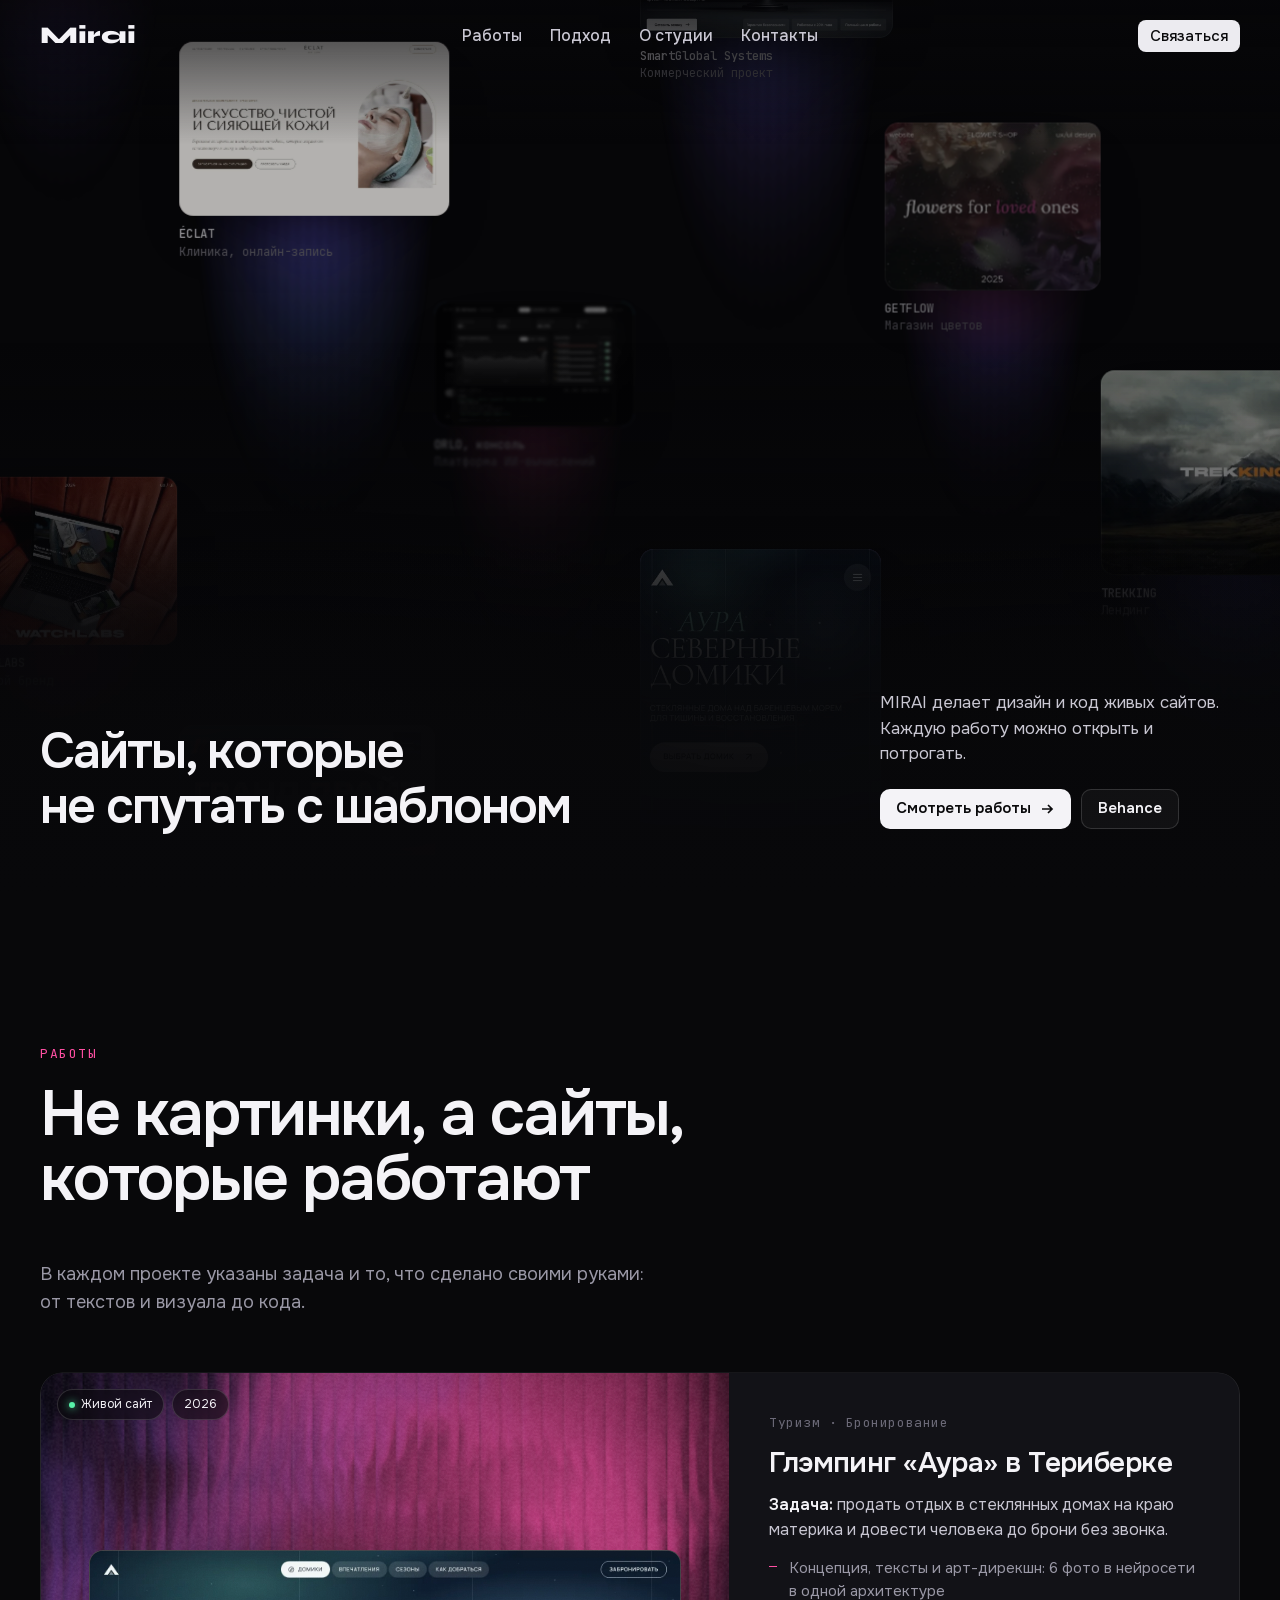
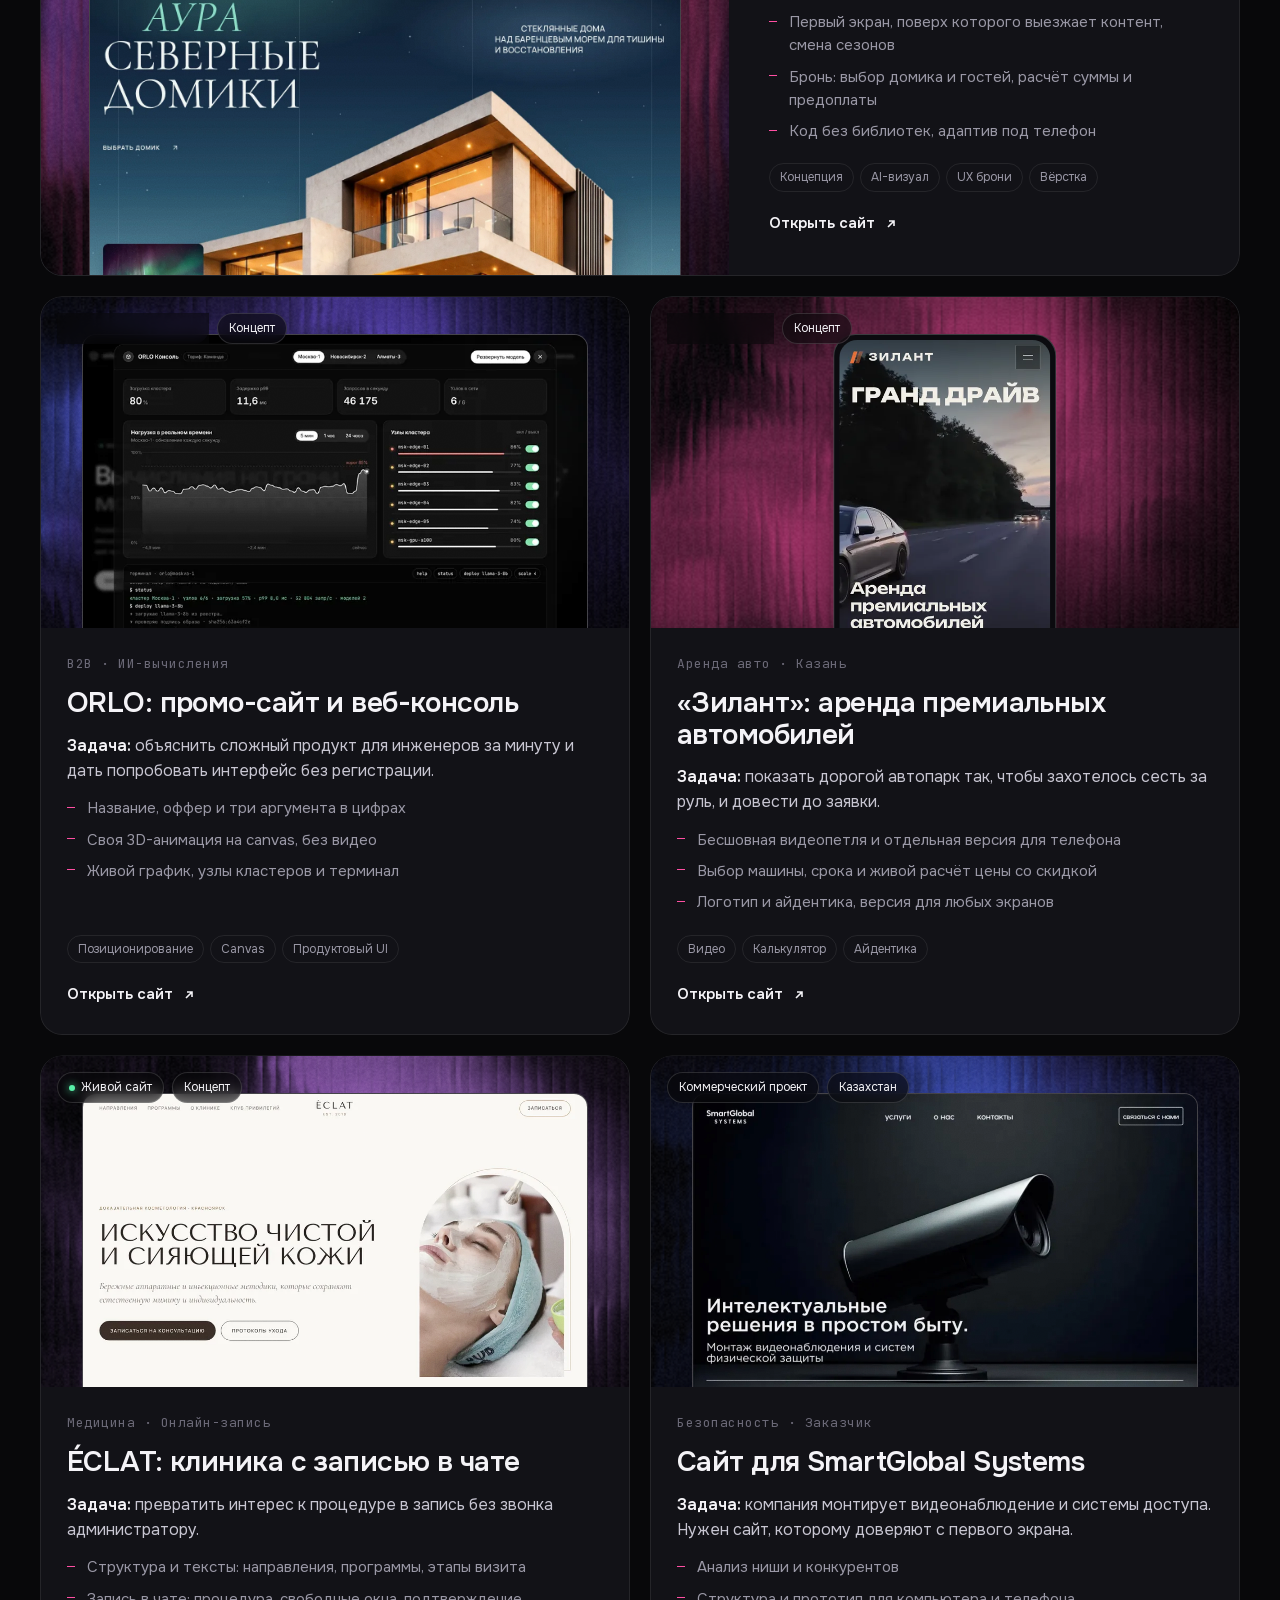
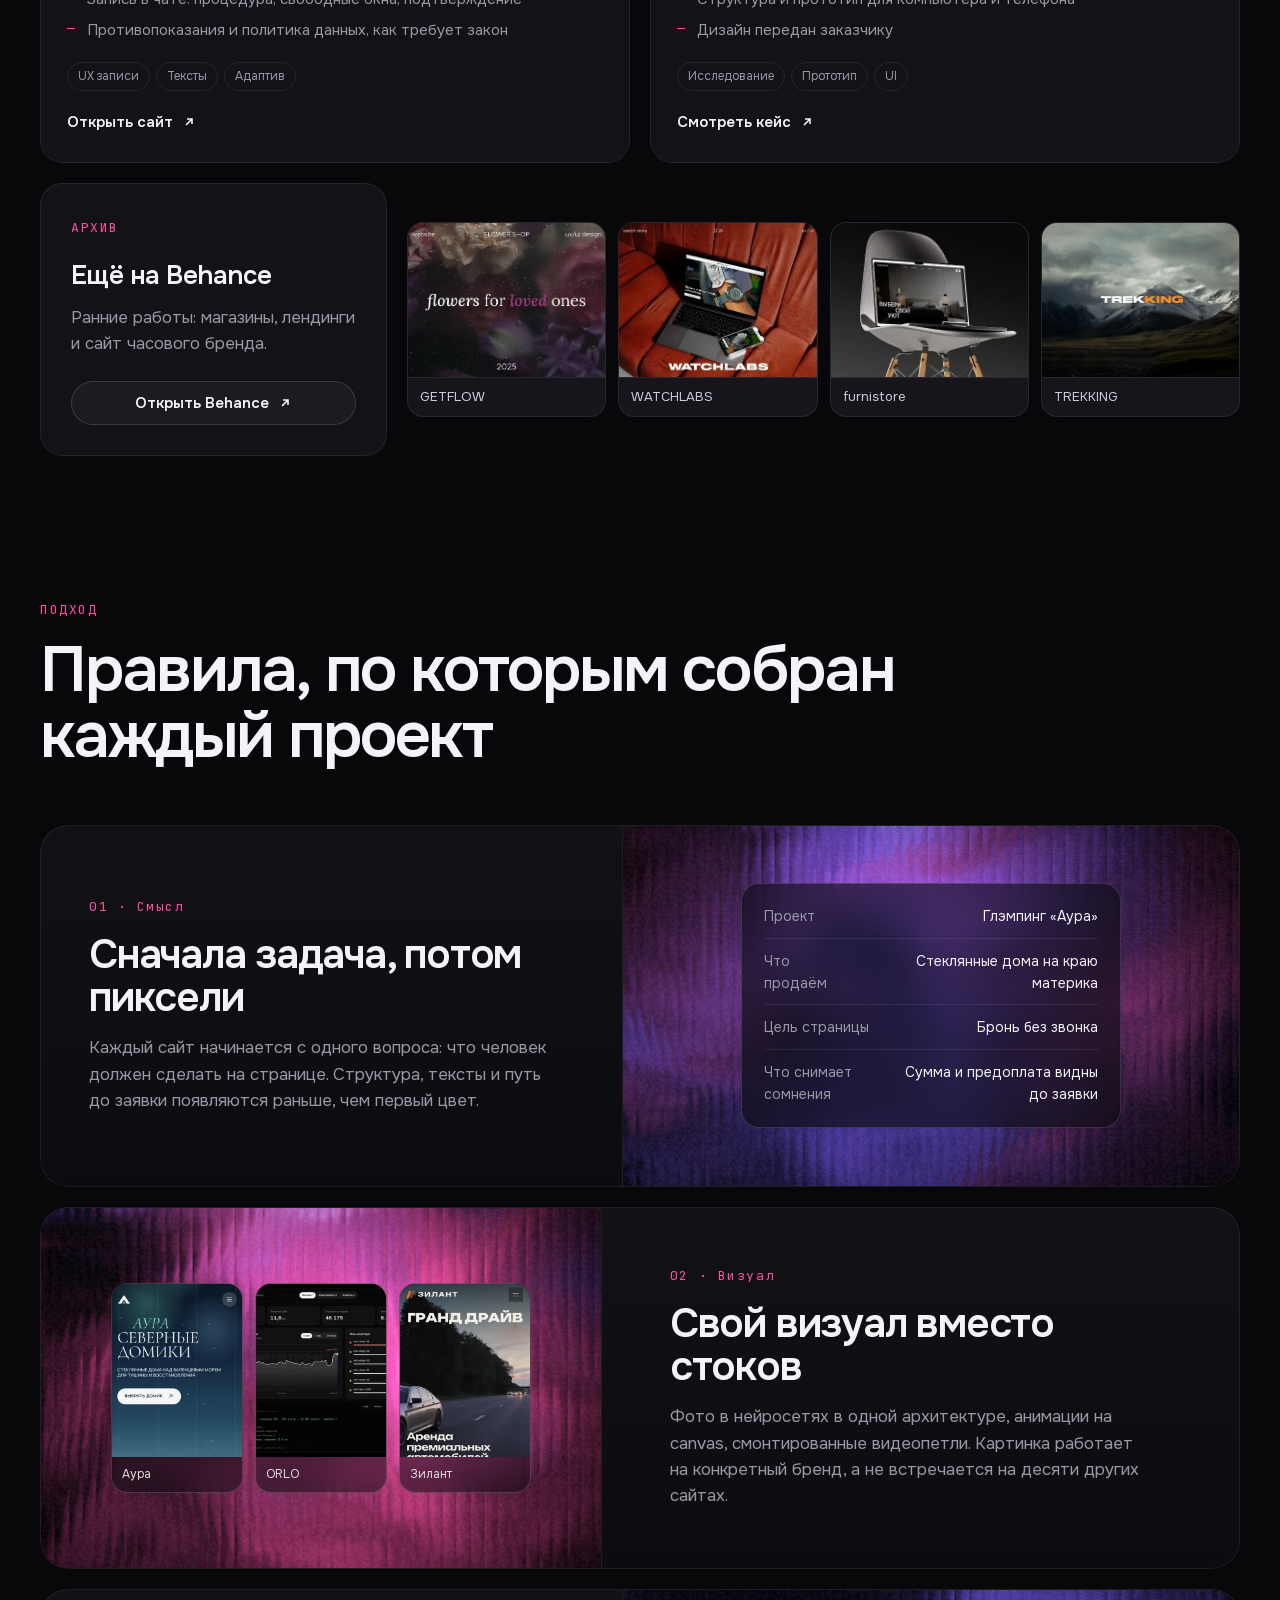
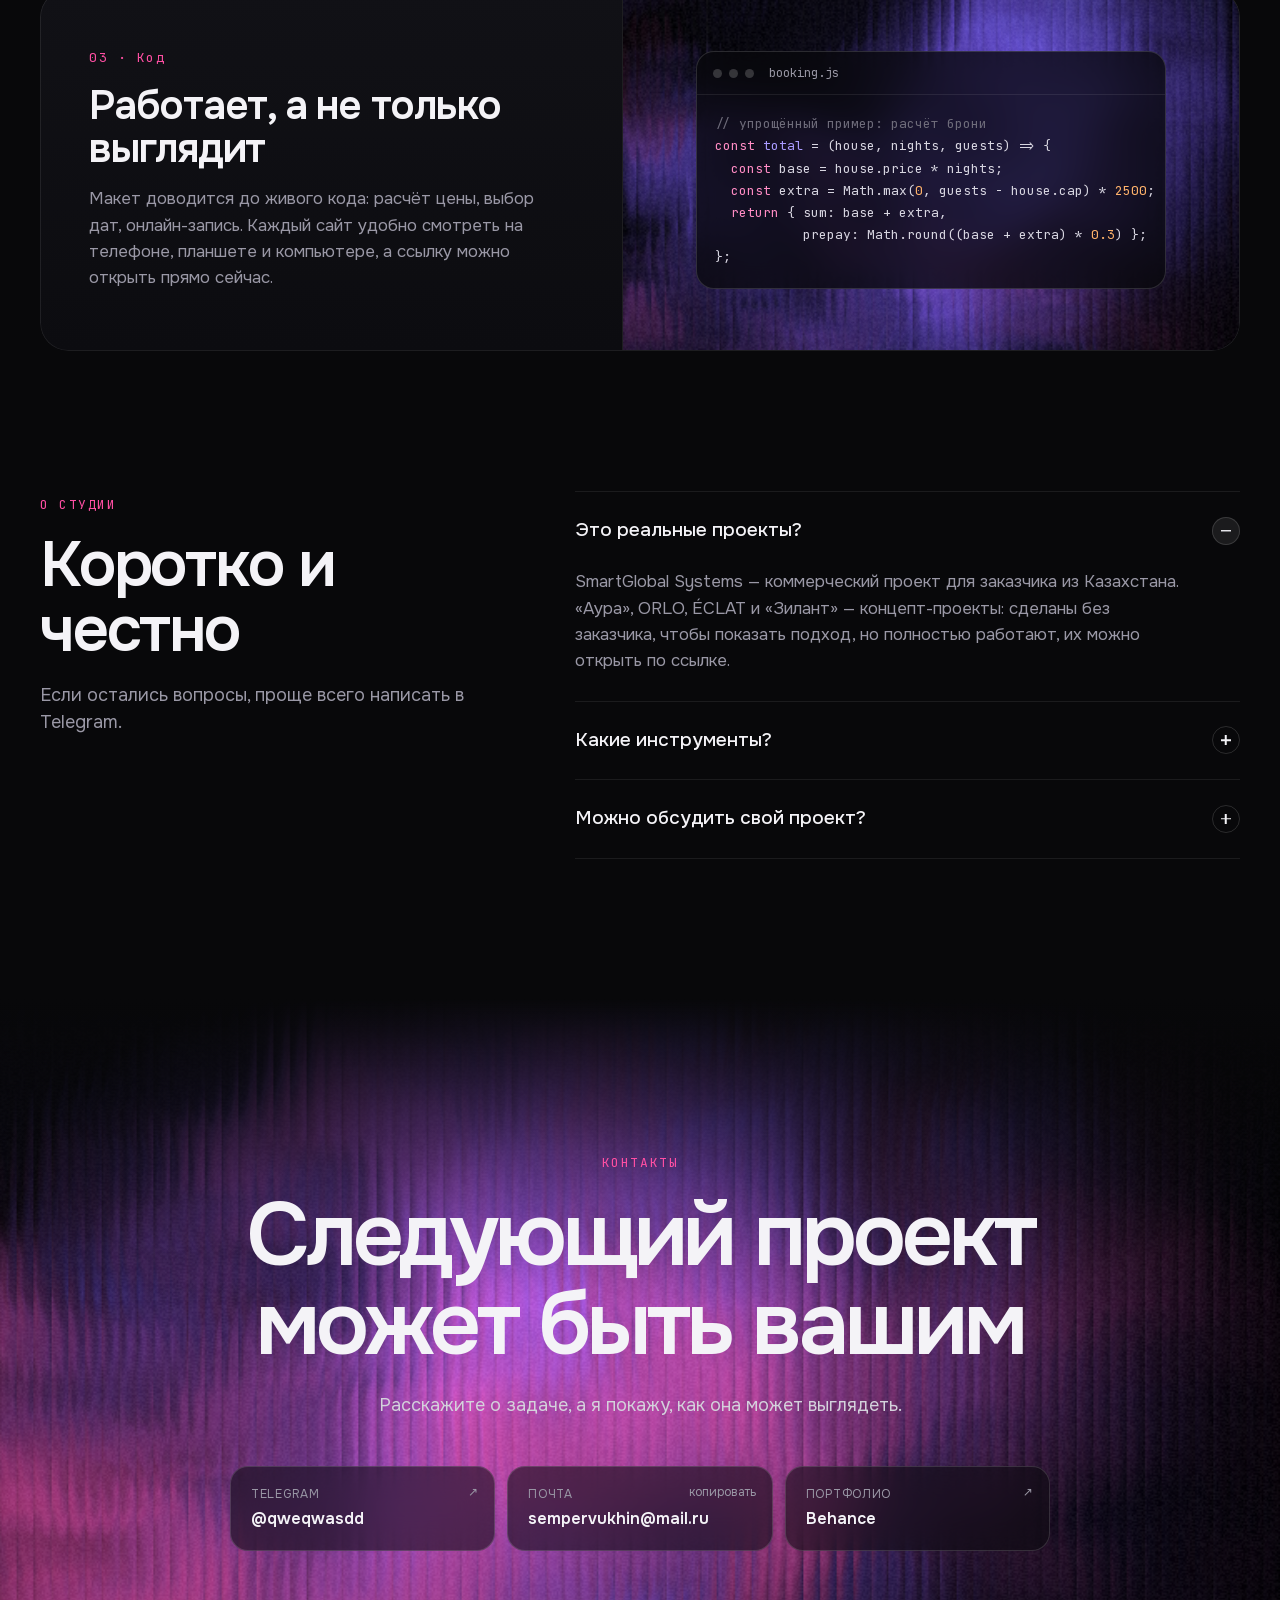
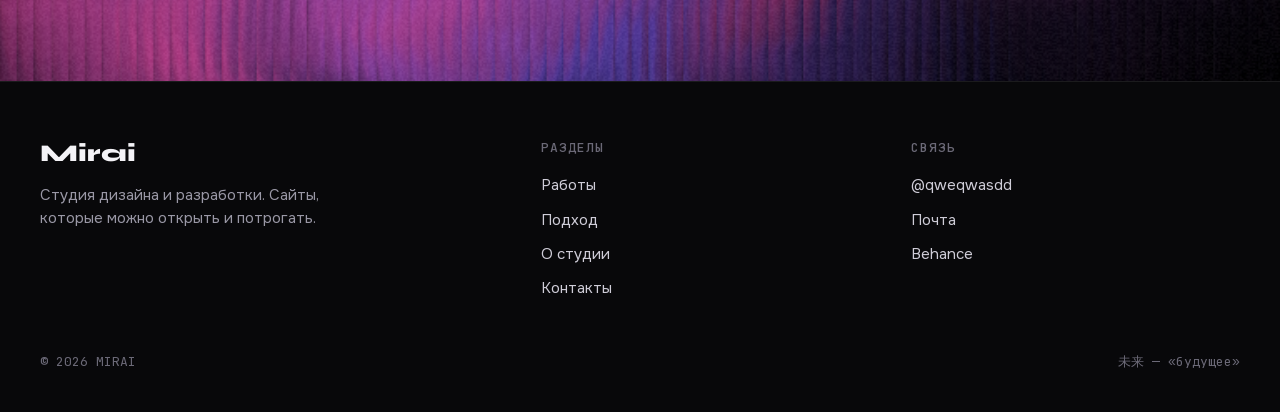
==== index.html @ d5cc50b8 "Подход: заголовок в 2 строки, понятный текст, ровные углы карточек Co-Authored-By: Claude Opus 5.5 <" ====
<!doctype html>
<html lang="ru">
<head>
<meta charset="utf-8">
<meta name="viewport" content="width=device-width, initial-scale=1">
<title>MIRAI — студия дизайна и разработки</title>
<meta name="description" content="MIRAI: портфолио студии дизайна и разработки. Живые сайты, которые можно открыть и потрогать.">
<meta name="theme-color" content="#08080a">
<meta property="og:title" content="MIRAI — студия дизайна и разработки">
<meta property="og:description" content="Живые сайты, которые можно открыть и потрогать.">
<meta property="og:type" content="website">
<meta property="og:locale" content="ru_RU">
<link rel="icon" href="data:image/svg+xml,%3Csvg xmlns='http://www.w3.org/2000/svg' viewBox='0 0 32 32'%3E%3Cdefs%3E%3ClinearGradient id='g' x1='0' y1='0' x2='1' y2='1'%3E%3Cstop offset='0' stop-color='%23ff4fa3'/%3E%3Cstop offset='1' stop-color='%237a5cff'/%3E%3C/linearGradient%3E%3C/defs%3E%3Crect width='32' height='32' rx='9' fill='%2308080a'/%3E%3Cpath d='M8 23 16 8l8 15z' fill='url(%23g)'/%3E%3C/svg%3E">
<link rel="preload" href="fonts/onest.woff2" as="font" type="font/woff2" crossorigin>
<style>@font-face{font-family:"Onest";src:url(fonts/onest.woff2) format("woff2"),url(fonts/onest.woff) format("woff");font-weight:400 700;font-display:swap}@font-face{font-family:"JetBrains Mono";src:url(fonts/jetbrainsmono.woff2) format("woff2"),url(fonts/jetbrainsmono.woff) format("woff");font-weight:400 500;font-display:swap}@font-face{font-family:"Syne";src:url(fonts/syne-800.woff2) format("woff2");font-weight:800;font-display:swap}</style>
<style>
:root{
  --bg:#08080a;
  --bg-2:#0f0f13;
  --card:#121217;
  --line:rgba(255,255,255,.08);
  --line-2:rgba(255,255,255,.14);
  --text:#f4f3f7;
  --muted:#9a98a6;
  --dim:#6b6977;
  --pink:#ff4fa3;
  --violet:#7a5cff;
  --cyan:#5fd8ff;
  --amber:#ffb36b;
  --radius:22px;
  --grain:url("data:image/svg+xml,%3Csvg xmlns='http://www.w3.org/2000/svg' width='160' height='160'%3E%3Cfilter id='n'%3E%3CfeTurbulence type='fractalNoise' baseFrequency='.9' numOctaves='3' stitchTiles='stitch'/%3E%3CfeColorMatrix values='0 0 0 0 1 0 0 0 0 1 0 0 0 0 1 0 0 0 .55 0'/%3E%3C/filter%3E%3Crect width='100%25' height='100%25' filter='url(%23n)'/%3E%3C/svg%3E");
}
*{box-sizing:border-box;margin:0;padding:0}
html{scroll-behavior:smooth;scroll-padding-top:72px;-webkit-text-size-adjust:100%}
body{background:var(--bg);color:var(--text);font-family:"Onest",system-ui,sans-serif;font-size:17px;line-height:1.55;-webkit-font-smoothing:antialiased;overflow-x:hidden}
a{color:inherit;text-decoration:none}
img{display:block;max-width:100%}
button{font:inherit;color:inherit;background:none;border:0;cursor:pointer}
.mono{font-family:"JetBrains Mono",ui-monospace,monospace}
.wrap{width:min(1200px,100% - 32px);margin-inline:auto}
:focus-visible{outline:2px solid var(--pink);outline-offset:3px;border-radius:10px}
::selection{background:var(--pink);color:#000}

/* ---------- nav ---------- */
.nav{position:fixed;top:0;left:0;right:0;z-index:50;height:72px}
.nav::before{content:"";position:absolute;left:0;right:0;top:0;height:120px;z-index:-1;pointer-events:none;background:linear-gradient(180deg,rgba(6,6,8,.96) 0%,rgba(6,6,8,.82) 45%,rgba(6,6,8,0) 100%);opacity:0;transition:opacity .4s ease}
.nav.scrolled::before{opacity:1}
.nav-in{width:min(1200px,100% - 32px);height:100%;margin-inline:auto;display:grid;grid-template-columns:1fr auto 1fr;align-items:center;gap:24px}
.wordmark{display:flex;align-items:center;justify-self:start;height:32px;font-family:"Syne","Onest",sans-serif;font-weight:800;font-size:24px;line-height:1;letter-spacing:0;color:#f4f3f7}
.nav-links{display:flex;align-items:center;gap:28px}
.nav-links a{display:flex;align-items:center;height:32px;line-height:1;font-size:16px;font-weight:500;color:#c9c7d2;transition:color .2s}
.nav-links a:hover{color:#fff}
.nav-right{display:flex;align-items:center;justify-content:flex-end;gap:8px}
.nbtn{display:inline-flex;align-items:center;justify-content:center;height:32px;line-height:1;padding:0 12px;border-radius:8px;font-size:15px;font-weight:500;white-space:nowrap;transition:background .2s,border-color .2s,transform .15s}
.nbtn:active{transform:translateY(1px)}
.nbtn-light{background:#ecebf0;color:#0a0a0c}
.nbtn-light:hover{background:#fff}
.nbtn-dark{background:#18181d;color:#f4f3f7;border:1px solid rgba(255,255,255,.08)}
.nbtn-dark:hover{background:#222228}
.btn{display:inline-flex;align-items:center;justify-content:center;gap:8px;height:44px;padding:0 20px;border-radius:999px;font-weight:600;font-size:15px;white-space:nowrap;transition:transform .2s,background .2s,box-shadow .2s,border-color .2s}
.btn-light{background:var(--text);color:#0a0a0c}
.btn-light:hover{transform:translateY(-1px);box-shadow:0 8px 30px rgba(255,79,163,.35)}
.btn-ghost{border:1px solid var(--line-2);background:rgba(255,255,255,.04)}
.btn-ghost:hover{border-color:rgba(255,255,255,.3);background:rgba(255,255,255,.08)}
.btn svg{width:16px;height:16px}

/* ---------- hero ---------- */
.hero{position:relative;min-height:100svh;display:flex;flex-direction:column;justify-content:flex-end;padding:120px 0 clamp(40px,7vh,88px);overflow:hidden;isolation:isolate}
.hero canvas,.cta canvas{position:absolute;inset:0;width:100%;height:100%;z-index:-2;display:block}
.fallback-bg{position:absolute;inset:0;z-index:-3;background:radial-gradient(60% 50% at 70% 35%,rgba(255,79,163,.55),transparent 70%),radial-gradient(50% 50% at 25% 60%,rgba(122,92,255,.55),transparent 70%),var(--bg)}
.hero::after{content:"";position:absolute;inset:auto 0 0;height:40%;background:linear-gradient(transparent,var(--bg));z-index:-1;pointer-events:none}

/* ---------- hero: floating project field ---------- */
.hero{background:#060608}
.field{position:absolute;inset:0;z-index:-2;overflow:hidden}
.fc{position:absolute;left:0;top:0;width:var(--w);opacity:var(--o);filter:blur(var(--b)) brightness(.78) saturate(.9);will-change:transform;transition:opacity .5s ease,filter .5s ease}
.fc:hover{opacity:1;filter:none}
.field.lite .fc{filter:brightness(.78);transition:none}
.field.lite .trail{filter:none;mix-blend-mode:normal;opacity:.45}
.fc .trail{position:absolute;left:4%;right:4%;top:45%;height:calc(var(--w) * 1.5);z-index:-1;pointer-events:none;
  background:repeating-linear-gradient(90deg,rgba(255,255,255,.10) 0,rgba(255,255,255,0) 5px,rgba(0,0,0,.35) 10px,rgba(255,255,255,.06) 11px),linear-gradient(180deg,var(--tc) 0%,var(--tc2) 45%,transparent 100%);
  -webkit-mask-image:radial-gradient(50% 100% at 50% 0%,#000 20%,rgba(0,0,0,.5) 55%,transparent 100%);mask-image:radial-gradient(50% 100% at 50% 0%,#000 20%,rgba(0,0,0,.5) 55%,transparent 100%);
  filter:blur(3px) saturate(1.2);opacity:.7;mix-blend-mode:screen}
.fc .im{position:relative;border-radius:14px;overflow:hidden;aspect-ratio:var(--ar);background:var(--g);box-shadow:0 30px 60px -25px rgba(0,0,0,.9)}
.fc .im::after{content:"";position:absolute;inset:0;border-radius:inherit;box-shadow:inset 0 0 0 1px rgba(255,255,255,.08);pointer-events:none}
.fc img{width:100%;height:100%;object-fit:cover;object-position:top}
.fc .wm{position:absolute;inset:0;display:grid;place-items:center;font-weight:600;font-size:calc(var(--w) * .13);letter-spacing:-.03em;color:#fff;text-align:center;line-height:1}
.fc .cap{margin-top:10px;font-family:"JetBrains Mono",ui-monospace,monospace;font-size:12px;line-height:1.45}
.fc .cap b{display:block;font-weight:500;color:#ecebf2}
.fc .cap span{color:#77757f}
.hero-shade{position:absolute;inset:0;z-index:-1;pointer-events:none;background:
  linear-gradient(180deg,rgba(6,6,8,.75) 0%,rgba(6,6,8,0) 16%,rgba(6,6,8,0) 38%,rgba(6,6,8,.78) 68%,#08080a 100%),
  radial-gradient(55% 45% at 22% 88%,rgba(6,6,8,.85),transparent 72%),
  radial-gradient(40% 40% at 85% 88%,rgba(6,6,8,.7),transparent 72%)}
.hero-inner{display:grid;grid-template-columns:1fr minmax(260px,360px);gap:32px 64px;align-items:end;pointer-events:none}
.hero-inner>*{pointer-events:auto}
.hero-new{display:inline-flex;align-items:center;gap:8px;padding:7px 14px;border-radius:999px;border:1px solid rgba(255,255,255,.16);background:rgba(12,12,16,.55);backdrop-filter:blur(10px);-webkit-backdrop-filter:blur(10px);font-size:14px;color:#e4e2ea;margin-bottom:22px;transition:border-color .2s}
.hero-new:hover{border-color:rgba(255,255,255,.4)}
.hero-new svg{width:14px;height:14px;color:#ff8cc4}
.hero-title{font-size:clamp(38px,3.9vw,60px);line-height:1.02;letter-spacing:-.04em;font-weight:600}
.ln{display:block;overflow:hidden;padding-bottom:.08em}
.ln>span{display:inline-block;animation:lineUp 1.2s cubic-bezier(.2,.7,.2,1) .2s both}
.ln+.ln>span{animation-delay:.32s}
@keyframes lineUp{from{transform:translateY(105%)}to{transform:none}}
@media (min-width:1001px){.ln>span{white-space:nowrap}}
.hero-side{display:grid;gap:22px;padding-bottom:.5em;animation:fadeIn 1s ease .7s both}
.hero .lead{margin:0;font-size:17px;line-height:1.5;color:#c9c7d2}
.hero-actions{display:flex;flex-wrap:wrap;gap:10px}
.btn-sm{height:40px;padding:0 16px;font-size:15px;border-radius:10px}
@keyframes fadeIn{from{opacity:0}to{opacity:1}}
img.broken{visibility:hidden}

/* ---------- section heads ---------- */
section{position:relative}
.sec{padding:140px 0 0}
.eyebrow{display:inline-block;font-size:13px;letter-spacing:.12em;text-transform:uppercase;color:var(--pink);margin-bottom:18px}
.sec h2{font-size:clamp(34px,5vw,64px);line-height:1.02;letter-spacing:-.035em;font-weight:600;max-width:16ch}
.sec .sub{margin-top:18px;color:var(--muted);max-width:52ch;font-size:18px}
.sec-head{display:flex;justify-content:space-between;align-items:end;gap:30px;flex-wrap:wrap;margin-bottom:56px}

/* ---------- works ---------- */
.works{display:grid;grid-template-columns:repeat(6,1fr);gap:20px}
.work{clip-path:inset(0 round var(--radius));grid-column:span 3;display:flex;flex-direction:column;border-radius:var(--radius);background:var(--card);border:1px solid var(--line);overflow:hidden;transition:transform .35s cubic-bezier(.2,.7,.2,1),border-color .3s}
.work:hover{transform:translateY(-4px);border-color:var(--line-2)}
.work.wide{grid-column:span 6;display:grid;grid-template-columns:1.35fr 1fr}
.work.third{grid-column:span 2}
.look{position:relative;aspect-ratio:4/3;overflow:hidden;isolation:isolate}
.work.wide .look{aspect-ratio:auto;min-height:440px}
.look{background:#0b0b0e}
.look canvas.lg{position:absolute;inset:0;width:100%;height:100%;z-index:-2;display:block;opacity:.8;transition:opacity .6s ease}
.work:hover .look canvas.lg{opacity:1}
.look::after{content:"";position:absolute;inset:0;z-index:2;pointer-events:none;background-image:var(--grain);opacity:.22;mix-blend-mode:overlay}
.look.fluted .flutes{position:absolute;inset:0;z-index:-1;background:repeating-linear-gradient(90deg,rgba(255,255,255,.10) 0,rgba(255,255,255,0) 6px,rgba(0,0,0,.18) 13px,rgba(255,255,255,.06) 14px);mix-blend-mode:overlay}
.look .shot{position:absolute;left:7%;right:7%;top:11%;bottom:-44px;background:#16151c;border-radius:14px 14px 0 0;overflow:hidden;border:1px solid rgba(255,255,255,.18);border-bottom:0;box-shadow:0 30px 60px -20px rgba(0,0,0,.6);transition:transform .6s cubic-bezier(.2,.7,.2,1)}
.work:hover .look .shot{transform:translateY(-12px)}
.look .shot img{width:100%;height:100%;object-fit:cover;object-position:top center;display:block}
.work:not(.wide) .look{aspect-ratio:16/9}
.work.wide .look .shot{top:auto;max-height:calc(86% + 44px)}
.work.wide .look .shot img{height:auto;object-fit:initial}
.look{cursor:pointer}

.look .phone{position:absolute;left:50%;top:11%;bottom:-40px;width:38%;overflow:hidden;transform:translateX(-50%);border-radius:22px;padding:5px;background:#0b0b0f;border:1px solid rgba(255,255,255,.2);box-shadow:0 30px 60px -15px rgba(0,0,0,.7);transition:transform .6s cubic-bezier(.2,.7,.2,1)}
.work:hover .look .phone{transform:translateX(-50%) translateY(-12px)}
.look .phone img{border-radius:18px;aspect-ratio:9/19.5;object-fit:cover;object-position:top;width:100%}
.look .word{position:absolute;inset:0;display:grid;place-items:center;text-align:center;padding:20px}
.look .word strong{font-size:clamp(34px,4.4vw,58px);letter-spacing:-.03em;font-weight:600;line-height:1;color:#fff;text-shadow:0 10px 40px rgba(0,0,0,.35)}
.look .word small{display:block;margin-top:12px;font-size:13px;letter-spacing:.18em;text-transform:uppercase;color:rgba(255,255,255,.75)}
.tag-float{position:absolute;top:16px;left:16px;z-index:3;display:flex;gap:8px;flex-wrap:wrap}
.tag-float span{font-size:12px;padding:5px 11px;border-radius:999px;background:rgba(8,8,10,.55);backdrop-filter:blur(8px);-webkit-backdrop-filter:blur(8px);border:1px solid rgba(255,255,255,.14)}
.tag-float .live{display:inline-flex;align-items:center;gap:6px}
.tag-float .live::before{content:"";width:6px;height:6px;border-radius:50%;background:#58f0a8;box-shadow:0 0 8px #58f0a8}
.work-body{padding:26px 26px 28px;display:flex;flex-direction:column;gap:14px;flex:1}
.work.wide .work-body{padding:40px}
.work-meta{font-size:13px;color:var(--dim);letter-spacing:.04em}
.work h3{font-size:clamp(22px,2.2vw,30px);letter-spacing:-.02em;line-height:1.12;font-weight:600}
.work .task{color:#c8c6d2;font-size:16px}
.work .task b{color:var(--text);font-weight:600}
.did{list-style:none;display:grid;gap:8px;font-size:15px;color:var(--muted)}
.did li{position:relative;padding-left:20px}
.did li::before{content:"";position:absolute;left:0;top:.62em;width:8px;height:1px;background:var(--pink)}
.chips{display:flex;flex-wrap:wrap;gap:6px;margin-top:auto;padding-top:6px}
.chips span{font-size:12px;color:var(--muted);padding:4px 10px;border-radius:999px;border:1px solid var(--line)}
.work-link{display:inline-flex;align-items:center;gap:8px;font-weight:600;font-size:15px;margin-top:6px;width:fit-content}
.work-link svg{width:16px;height:16px;transition:transform .25s}
.work-link:hover svg{transform:translate(3px,-3px)}
.work-link:hover{color:#ffc2e0}

/* ---------- behance ---------- */
.more{margin-top:20px;display:grid;grid-template-columns:1fr 2.4fr;gap:20px;align-items:center}
.more-intro{border-radius:var(--radius);border:1px solid var(--line);background:var(--card);padding:30px;display:flex;flex-direction:column;justify-content:space-between;gap:24px}
.more-intro h3{font-size:26px;letter-spacing:-.02em;font-weight:600}
.more-intro p{color:var(--muted);margin-top:8px}
.more-grid{display:grid;grid-template-columns:repeat(4,1fr);gap:12px;align-items:start}
.more-grid a{display:flex;flex-direction:column;border-radius:16px;overflow:hidden;border:1px solid var(--line);background:#16151c;transition:border-color .2s}
.more-grid a:hover{border-color:var(--line-2)}
.more-grid img{width:100%;aspect-ratio:433/338;height:auto;object-fit:cover;transition:transform .6s cubic-bezier(.2,.7,.2,1)}
.more-grid a:hover img{transform:scale(1.03)}
.more-grid span{padding:9px 12px;font-size:13px;color:#cfcdd8;border-top:1px solid var(--line)}

/* ---------- approach ---------- */
.steps{display:grid;gap:20px}
.sec h2.h2-wide{max-width:21ch}
.step{clip-path:inset(0 round 28px);display:grid;grid-template-columns:1fr 1.1fr;gap:20px;border-radius:28px;border:1px solid var(--line);background:linear-gradient(180deg,#111116,#0c0c10);overflow:hidden}
.step:nth-child(even) .step-text{order:2}
.step-text{padding:48px;display:flex;flex-direction:column;justify-content:center;gap:16px}
.step-num{font-size:13px;color:var(--pink);letter-spacing:.12em}
.step h3{font-size:clamp(28px,3.2vw,42px);letter-spacing:-.03em;line-height:1.05;font-weight:600}
.step p{color:var(--muted);max-width:44ch}
.step-vis{position:relative;min-height:360px;overflow:hidden;isolation:isolate;display:grid;place-items:center;padding:30px}
.step-vis{background:#0b0b0e;border-left:1px solid var(--line)}
.step:nth-child(even) .step-vis{border-left:0;border-right:1px solid var(--line)}
.step-vis canvas{position:absolute;inset:0;width:100%;height:100%;z-index:-2;display:block}
.step-vis::before{content:"";position:absolute;inset:0;z-index:-3;background:radial-gradient(70% 60% at 50% 45%,rgba(255,255,255,.07),transparent 70%),repeating-linear-gradient(90deg,rgba(255,255,255,.035) 0,rgba(255,255,255,0) 7px,rgba(0,0,0,.25) 15px,rgba(255,255,255,.03) 16px)}
.step-vis::after{content:"";position:absolute;inset:0;z-index:-1;background-image:var(--grain);opacity:.12;mix-blend-mode:overlay}
.brief{width:min(380px,100%);border-radius:18px;background:rgba(10,10,14,.6);backdrop-filter:blur(14px);-webkit-backdrop-filter:blur(14px);border:1px solid rgba(255,255,255,.14);padding:22px;display:grid;gap:12px;font-size:14px}
.brief div{display:flex;justify-content:space-between;gap:12px;padding-bottom:10px;border-bottom:1px solid rgba(255,255,255,.08)}
.brief div:last-child{border:0;padding:0}
.brief dt{color:var(--muted)}
.brief dd{text-align:right}
.swatches{display:grid;grid-template-columns:repeat(3,1fr);gap:12px;width:min(420px,100%)}
.swatches figure{border-radius:16px;overflow:hidden;border:1px solid rgba(255,255,255,.16);background:rgba(10,10,14,.5);backdrop-filter:blur(10px);-webkit-backdrop-filter:blur(10px)}
.swatches .sw{aspect-ratio:3/4;background:var(--s);overflow:hidden}
.swatches .sw img{width:100%;height:100%;object-fit:cover;object-position:top}
.swatches figcaption{font-size:12px;padding:8px 10px;color:#ddd}
.code{width:min(470px,100%);border-radius:18px;background:rgba(8,8,12,.78);backdrop-filter:blur(14px);-webkit-backdrop-filter:blur(14px);border:1px solid rgba(255,255,255,.14);overflow:hidden}
.code-top{display:flex;align-items:center;gap:7px;padding:12px 16px;border-bottom:1px solid rgba(255,255,255,.08);font-size:12px;color:var(--muted)}
.code-top i{width:9px;height:9px;border-radius:50%;background:rgba(255,255,255,.18)}
.code-top span{margin-left:8px}
.code pre{padding:18px 18px 20px;font-size:13px;line-height:1.7;overflow-x:auto;color:#d7d5e0}
.k{color:#ff8cc4}.f{color:#a99bff}.s{color:#8fe3c0}.c{color:#6e6c7a}.n{color:var(--amber)}

/* ---------- faq ---------- */
.faq{display:grid;grid-template-columns:1fr 1.4fr;gap:60px}
.qa{border-top:1px solid var(--line)}
.qa details{border-bottom:1px solid var(--line)}
.qa summary{list-style:none;display:flex;justify-content:space-between;align-items:center;gap:20px;padding:24px 0;font-size:19px;font-weight:500;cursor:pointer}
.qa summary::-webkit-details-marker{display:none}
.qa summary i{flex:none;width:28px;height:28px;border-radius:50%;border:1px solid var(--line-2);position:relative;transition:transform .3s,background .3s}
.qa summary i::before,.qa summary i::after{content:"";position:absolute;left:50%;top:50%;width:10px;height:1.5px;background:currentColor;transform:translate(-50%,-50%)}
.qa summary i::after{transform:translate(-50%,-50%) rotate(90deg);transition:transform .3s}
.qa details[open] summary i{background:rgba(255,255,255,.08)}
.qa details[open] summary i::after{transform:translate(-50%,-50%) rotate(0)}
.qa p{padding:0 50px 26px 0;color:var(--muted)}

/* ---------- cta ---------- */
.cta{position:relative;margin-top:140px;padding:150px 0 130px;overflow:hidden;isolation:isolate;text-align:center}
.cta::before{content:"";position:absolute;inset:0 0 auto;height:45%;background:linear-gradient(var(--bg),transparent);z-index:-1}
.cta h2{font-size:clamp(40px,7vw,96px);line-height:1;letter-spacing:-.045em;font-weight:600;max-width:14ch;margin-inline:auto}
.cta p{margin:22px auto 0;max-width:44ch;color:#d4d2dc;font-size:18px}
.contacts{display:grid;grid-template-columns:repeat(3,1fr);gap:12px;max-width:820px;margin:46px auto 0;text-align:left}
.contact{display:flex;flex-direction:column;align-items:flex-start;text-align:left;gap:4px;padding:18px 20px;border-radius:18px;background:rgba(10,10,14,.55);backdrop-filter:blur(16px);-webkit-backdrop-filter:blur(16px);border:1px solid rgba(255,255,255,.14);transition:border-color .2s,transform .2s;position:relative}
.contact:hover{border-color:rgba(255,255,255,.35);transform:translateY(-2px)}
.contact small{font-size:12px;color:var(--muted);letter-spacing:.06em;text-transform:uppercase}
.contact b{font-weight:600;font-size:16px;word-break:break-all}
.contact .hint{position:absolute;right:16px;top:16px;font-size:12px;color:var(--muted)}
.toast{position:fixed;left:50%;bottom:24px;transform:translate(-50%,20px);opacity:0;pointer-events:none;padding:12px 18px;border-radius:999px;background:var(--text);color:#0a0a0c;font-weight:600;font-size:14px;transition:.3s;z-index:60}
.toast.show{opacity:1;transform:translate(-50%,0)}

/* ---------- footer ---------- */
footer{border-top:1px solid var(--line);padding:56px 0 40px;background:var(--bg)}
.foot{display:grid;grid-template-columns:1.4fr 1fr 1fr;gap:40px}
.foot p{color:var(--muted);max-width:32ch;margin-top:14px;font-size:15px}
.foot h4{font-size:13px;color:var(--dim);font-weight:500;letter-spacing:.08em;text-transform:uppercase;margin-bottom:14px}
.foot ul{list-style:none;display:grid;gap:8px}
.foot li a{color:#cfcdd8;font-size:15px}
.foot li a:hover{color:var(--text)}
.copy{display:flex;justify-content:space-between;flex-wrap:wrap;gap:10px;margin-top:50px;font-size:13px;color:var(--dim)}

/* ---------- reveal ---------- */
.rv{opacity:0;transform:translateY(24px);transition:opacity .8s cubic-bezier(.2,.7,.2,1),transform .8s cubic-bezier(.2,.7,.2,1)}
.rv.in{opacity:1;transform:none}

/* ---------- responsive ---------- */
@media (max-width:1000px){
  .hero-inner{grid-template-columns:1fr;gap:24px}
  .work.wide{grid-template-columns:1fr}
  .work.wide .look{min-height:0;aspect-ratio:4/3}
  .work.third{grid-column:span 3}
  .more{grid-template-columns:1fr}
  .step{grid-template-columns:1fr}
  .step:nth-child(even) .step-text{order:0}
  .faq{grid-template-columns:1fr;gap:30px}
  .foot{grid-template-columns:1fr 1fr}
  .foot>div:first-child{grid-column:1/-1}
}
@media (max-width:720px){
  body{font-size:16px}
  .nav-links{display:none}
  .nav{height:60px}
  .wordmark{font-size:22px}
  .nav-in{grid-template-columns:1fr auto}
  .works{grid-template-columns:1fr}
  .work:not(.wide) .look .shot{top:8%;bottom:-16px;left:5%;right:5%}
  .work:not(.wide) .look .phone{top:8%}
  .work,.work.third,.work.wide{grid-column:auto}
  .work.wide .work-body,.work-body{padding:22px}
  .more-grid{grid-template-columns:repeat(2,1fr)}
  .step-text{padding:28px 22px}
  .step-vis{min-height:300px;padding:22px}
  .contacts{grid-template-columns:1fr}
  .sec{padding-top:100px}
  .cta{margin-top:100px;padding:110px 0 90px}
  .qa p{padding-right:0}
  .hero-title{font-size:clamp(36px,10.5vw,50px)}
  .fc .cap{font-size:10.5px}
}
@media (prefers-reduced-motion:reduce){
  html{scroll-behavior:auto}
  .rv{opacity:1;transform:none;transition:none}
  .ln>span,.hero-side{animation:none}
  .fc{transition:none}
  *{transition-duration:.01ms!important}
}
</style>
</head>
<body>

<header class="nav" id="nav">
  <div class="nav-in">
    <a href="#top" class="wordmark" aria-label="MIRAI, наверх">Mirai</a>
    <nav class="nav-links" aria-label="Разделы">
        <a href="#work">Работы</a>
        <a href="#approach">Подход</a>
        <a href="#about">О студии</a>
        <a href="#contact">Контакты</a>
    </nav>
    <div class="nav-right">
      <a class="nbtn nbtn-light" href="#contact">Связаться</a>
    </div>
  </div>
</header>

<main id="top">
  <!-- HERO -->
  <section class="hero" id="hero">
    <div class="field" id="field" aria-hidden="true"></div>
    <div class="hero-shade" aria-hidden="true"></div>
    <div class="wrap hero-inner">
      <div class="hero-main">
        <h1 class="hero-title">
          <span class="ln"><span>Сайты, которые</span></span>
          <span class="ln"><span>не спутать с шаблоном</span></span>
        </h1>
      </div>
      <div class="hero-side">
        <p class="lead">MIRAI делает дизайн и код живых сайтов. Каждую работу можно открыть и потрогать.</p>
        <div class="hero-actions">
          <a class="btn btn-light btn-sm" href="#work">Смотреть работы
            <svg viewBox="0 0 16 16" fill="none" stroke="currentColor" stroke-width="1.7"><path d="M3 8h10M9 4l4 4-4 4"/></svg></a>
          <a class="btn btn-ghost btn-sm" href="https://www.behance.net/qweqweqwasdd" target="_blank" rel="noopener">Behance</a>
        </div>
      </div>
    </div>
  </section>

  <!-- WORKS -->
  <section class="sec" id="work">
    <div class="wrap">
      <div class="sec-head rv">
        <div>
          <span class="eyebrow mono">Работы</span>
          <h2>Не картинки, а сайты, которые работают</h2>
        </div>
        <p class="sub">В каждом проекте указаны задача и то, что сделано своими руками: от текстов и визуала до кода.</p>
      </div>

      <div class="works">
        <!-- Aura -->
        <article class="work wide rv">
          <div class="look">
            <div class="tag-float"><span class="live">Живой сайт</span><span>2026</span></div>
            <div class="shot"><img src="img/aura.webp" alt="Сайт глэмпинга «Аура»" loading="lazy"></div>
          </div>
          <div class="work-body">
            <div class="work-meta mono">Туризм · Бронирование</div>
            <h3>Глэмпинг «Аура» в Териберке</h3>
            <p class="task"><b>Задача:</b> продать отдых в стеклянных домах на краю материка и довести человека до брони без звонка.</p>
            <ul class="did">
              <li>Концепция, тексты и арт-дирекшн: 6 фото в нейросети в одной архитектуре</li>
              <li>Первый экран, поверх которого выезжает контент, смена сезонов</li>
              <li>Бронь: выбор домика и гостей, расчёт суммы и предоплаты</li>
              <li>Код без библиотек, адаптив под телефон</li>
            </ul>
            <div class="chips"><span>Концепция</span><span>AI-визуал</span><span>UX брони</span><span>Вёрстка</span></div>
            <a class="work-link" href="works/aura/" target="_blank" rel="noopener">Открыть сайт <svg viewBox="0 0 16 16" fill="none" stroke="currentColor" stroke-width="1.6"><path d="M5 11 11 5M6 5h5v5"/></svg></a>
          </div>
        </article>

        <!-- ORLO -->
        <article class="work rv">
          <div class="look">
            <div class="tag-float"><span class="live">Работает в браузере</span><span>Концепт</span></div>
            <div class="shot"><img src="img/orlo-800.webp" alt="Веб-консоль платформы ORLO: график нагрузки, узлы и терминал" loading="lazy"></div>
          </div>
          <div class="work-body">
            <div class="work-meta mono">B2B · ИИ-вычисления</div>
            <h3>ORLO: промо-сайт и веб-консоль</h3>
            <p class="task"><b>Задача:</b> объяснить сложный продукт для инженеров за минуту и дать попробовать интерфейс без регистрации.</p>
            <ul class="did">
              <li>Название, оффер и три аргумента в цифрах</li>
              <li>Своя 3D-анимация на canvas, без видео</li>
              <li>Живой график, узлы кластеров и терминал</li>
            </ul>
            <div class="chips"><span>Позиционирование</span><span>Canvas</span><span>Продуктовый UI</span></div>
            <a class="work-link" href="works/orlo/" target="_blank" rel="noopener">Открыть сайт <svg viewBox="0 0 16 16" fill="none" stroke="currentColor" stroke-width="1.6"><path d="M5 11 11 5M6 5h5v5"/></svg></a>
          </div>
        </article>

        <!-- Zilant -->
        <article class="work rv">
          <div class="look">
            <div class="tag-float"><span class="live">Живой сайт</span><span>Концепт</span></div>
            <div class="phone"><img src="img/zilant-phone-400.webp" alt="Сайт «Зилант» на телефоне" loading="lazy"></div>
          </div>
          <div class="work-body">
            <div class="work-meta mono">Аренда авто · Казань</div>
            <h3>«Зилант»: аренда премиальных автомобилей</h3>
            <p class="task"><b>Задача:</b> показать дорогой автопарк так, чтобы захотелось сесть за руль, и довести до заявки.</p>
            <ul class="did">
              <li>Бесшовная видеопетля и отдельная версия для телефона</li>
              <li>Выбор машины, срока и живой расчёт цены со скидкой</li>
              <li>Логотип и айдентика, версия для любых экранов</li>
            </ul>
            <div class="chips"><span>Видео</span><span>Калькулятор</span><span>Айдентика</span></div>
            <a class="work-link" href="works/zilant/" target="_blank" rel="noopener">Открыть сайт <svg viewBox="0 0 16 16" fill="none" stroke="currentColor" stroke-width="1.6"><path d="M5 11 11 5M6 5h5v5"/></svg></a>
          </div>
        </article>

        <!-- ECLAT -->
        <article class="work rv">
          <div class="look">
            <div class="tag-float"><span class="live">Живой сайт</span><span>Концепт</span></div>
            <div class="shot"><img src="img/eclat-hero.webp" alt="Сайт клиники ÉCLAT: первый экран" loading="lazy"></div>
          </div>
          <div class="work-body">
            <div class="work-meta mono">Медицина · Онлайн-запись</div>
            <h3>ÉCLAT: клиника с записью в чате</h3>
            <p class="task"><b>Задача:</b> превратить интерес к процедуре в запись без звонка администратору.</p>
            <ul class="did">
              <li>Структура и тексты: направления, программы, этапы визита</li>
              <li>Запись в чате: процедура, свободные окна, подтверждение</li>
              <li>Противопоказания и политика данных, как требует закон</li>
            </ul>
            <div class="chips"><span>UX записи</span><span>Тексты</span><span>Адаптив</span></div>
            <a class="work-link" href="works/eclat/" target="_blank" rel="noopener">Открыть сайт <svg viewBox="0 0 16 16" fill="none" stroke="currentColor" stroke-width="1.6"><path d="M5 11 11 5M6 5h5v5"/></svg></a>
          </div>
        </article>

        <!-- SmartGlobal -->
        <article class="work rv">
          <div class="look">
            <div class="tag-float"><span>Коммерческий проект</span><span>Казахстан</span></div>
            <div class="shot"><img src="[data-uri]" alt="Сайт SmartGlobal Systems: первый экран" loading="lazy"></div>
          </div>
          <div class="work-body">
            <div class="work-meta mono">Безопасность · Заказчик</div>
            <h3>Сайт для SmartGlobal Systems</h3>
            <p class="task"><b>Задача:</b> компания монтирует видеонаблюдение и системы доступа. Нужен сайт, которому доверяют с первого экрана.</p>
            <ul class="did">
              <li>Анализ ниши и конкурентов</li>
              <li>Структура и прототип для компьютера и телефона</li>
              <li>Дизайн передан заказчику</li>
            </ul>
            <div class="chips"><span>Исследование</span><span>Прототип</span><span>UI</span></div>
            <a class="work-link" href="works/smartglobal/" target="_blank" rel="noopener">Смотреть кейс <svg viewBox="0 0 16 16" fill="none" stroke="currentColor" stroke-width="1.6"><path d="M5 11 11 5M6 5h5v5"/></svg></a>
          </div>
        </article>
      </div>

      <div class="more rv">
        <div class="more-intro">
          <div>
            <span class="eyebrow mono">Архив</span>
            <h3>Ещё на Behance</h3>
            <p>Ранние работы: магазины, лендинги и сайт часового бренда.</p>
          </div>
          <a class="btn btn-ghost" href="https://www.behance.net/qweqweqwasdd" target="_blank" rel="noopener">Открыть Behance
            <svg viewBox="0 0 16 16" fill="none" stroke="currentColor" stroke-width="1.6"><path d="M5 11 11 5M6 5h5v5"/></svg></a>
        </div>
        <div class="more-grid">
          <a href="https://www.behance.net/gallery/216734345/GETFLOW-flower-shop" target="_blank" rel="noopener"><img src="[data-uri]" alt="Магазин цветов GETFLOW" loading="lazy"><span>GETFLOW</span></a>
          <a href="https://www.behance.net/gallery/212936045/WATCHLABS-website-design" target="_blank" rel="noopener"><img src="img/watchlabs.webp" alt="Сайт часового бренда WATCHLABS" loading="lazy"><span>WATCHLABS</span></a>
          <a href="https://www.behance.net/gallery/214734307/furnistore-internet-magazin-mebeli" target="_blank" rel="noopener"><img src="img/furnistore.webp" alt="Магазин мебели furnistore" loading="lazy"><span>furnistore</span></a>
          <a href="https://www.behance.net/gallery/211908757/TREKKING-LANDING-PAGE" target="_blank" rel="noopener"><img src="img/trekking.webp" alt="Лендинг TREKKING" loading="lazy"><span>TREKKING</span></a>
        </div>
      </div>
    </div>
  </section>

  <!-- APPROACH -->
  <section class="sec" id="approach">
    <div class="wrap">
      <div class="sec-head rv">
        <div>
          <span class="eyebrow mono">Подход</span>
          <h2 class="h2-wide">Правила, по которым собран каждый проект</h2>
        </div>
      </div>

      <div class="steps">
        <div class="step rv">
          <div class="step-text">
            <span class="step-num mono">01 · Смысл</span>
            <h3>Сначала задача, потом пиксели</h3>
            <p>Каждый сайт начинается с одного вопроса: что человек должен сделать на странице. Структура, тексты и путь до заявки появляются раньше, чем первый цвет.</p>
          </div>
          <div class="step-vis">
            <dl class="brief">
              <div><dt>Проект</dt><dd>Глэмпинг «Аура»</dd></div>
              <div><dt>Что продаём</dt><dd>Стеклянные дома на краю материка</dd></div>
              <div><dt>Цель страницы</dt><dd>Бронь без звонка</dd></div>
              <div><dt>Что снимает сомнения</dt><dd>Сумма и предоплата видны до заявки</dd></div>
            </dl>
          </div>
        </div>

        <div class="step rv">
          <div class="step-text">
            <span class="step-num mono">02 · Визуал</span>
            <h3>Свой визуал вместо стоков</h3>
            <p>Фото в нейросетях в одной архитектуре, анимации на canvas, смонтированные видеопетли. Картинка работает на конкретный бренд, а не встречается на десяти других сайтах.</p>
          </div>
          <div class="step-vis">
            <div class="swatches">
              <figure><div class="sw" style="--s:#16151c"><img src="img/aura-phone-400.webp" alt="Мобильная версия «Ауры»" loading="lazy"></div><figcaption>Аура</figcaption></figure>
              <figure><div class="sw" style="--s:#16151c"><img src="img/orlo-800.webp" alt="Консоль ORLO" loading="lazy"></div><figcaption>ORLO</figcaption></figure>
              <figure><div class="sw" style="--s:#16151c"><img src="img/zilant-phone-400.webp" alt="Мобильная версия «Зиланта»" loading="lazy"></div><figcaption>Зилант</figcaption></figure>
            </div>
          </div>
        </div>

        <div class="step rv">
          <div class="step-text">
            <span class="step-num mono">03 · Код</span>
            <h3>Работает, а не только выглядит</h3>
            <p>Макет доводится до живого кода: расчёт цены, выбор дат, онлайн-запись. Каждый сайт удобно смотреть на телефоне, планшете и компьютере, а ссылку можно открыть прямо сейчас.</p>
          </div>
          <div class="step-vis">
            <div class="code">
              <div class="code-top mono"><i></i><i></i><i></i><span>booking.js</span></div>
<pre class="mono"><span class="c">// упрощённый пример: расчёт брони</span>
<span class="k">const</span> <span class="f">total</span> = (house, nights, guests) =&gt; {
  <span class="k">const</span> base = house.price * nights;
  <span class="k">const</span> extra = Math.max(<span class="n">0</span>, guests - house.cap) * <span class="n">2500</span>;
  <span class="k">return</span> { sum: base + extra,
           prepay: Math.round((base + extra) * <span class="n">0.3</span>) };
};</pre>
            </div>
          </div>
        </div>
      </div>
    </div>
  </section>

  <!-- ABOUT / FAQ -->
  <section class="sec" id="about">
    <div class="wrap faq">
      <div class="rv">
        <span class="eyebrow mono">О студии</span>
        <h2>Коротко и честно</h2>
        <p class="sub">Если остались вопросы, проще всего написать в Telegram.</p>
      </div>
      <div class="qa rv">
        <details open>
          <summary>Это реальные проекты? <i aria-hidden="true"></i></summary>
          <p>SmartGlobal Systems — коммерческий проект для заказчика из Казахстана. «Аура», ORLO, ÉCLAT и «Зилант» — концепт-проекты: сделаны без заказчика, чтобы показать подход, но полностью работают, их можно открыть по ссылке.</p>
        </details>
        <details>
          <summary>Какие инструменты? <i aria-hidden="true"></i></summary>
          <p>Figma и Tilda для дизайна, HTML, CSS и чистый JavaScript для кода, нейросети для фото и видео.</p>
        </details>
        <details>
          <summary>Можно обсудить свой проект? <i aria-hidden="true"></i></summary>
          <p>Да. Напишите, что за бизнес и какая задача у сайта, и я отвечу в течение дня.</p>
        </details>
      </div>
    </div>
  </section>

  <!-- CTA -->
  <section class="cta" id="contact">
    <canvas id="ctaGL" aria-hidden="true"></canvas>
    <div class="fallback-bg"></div>
    <div class="wrap rv">
      <span class="eyebrow mono">Контакты</span>
      <h2>Следующий проект может быть вашим</h2>
      <p>Расскажите о задаче, а я покажу, как она может выглядеть.</p>
      <div class="contacts">
        <a class="contact" href="https://t.me/qweqwasdd" target="_blank" rel="noopener"><small>Telegram</small><b>@qweqwasdd</b><span class="hint">↗</span></a>
        <button class="contact" type="button" id="copyMail" data-mail="sempervukhin@mail.ru"><small>Почта</small><b>sempervukhin@mail.ru</b><span class="hint">копировать</span></button>
        <a class="contact" href="https://www.behance.net/qweqweqwasdd" target="_blank" rel="noopener"><small>Портфолио</small><b>Behance</b><span class="hint">↗</span></a>
      </div>
    </div>
  </section>
</main>

<footer>
  <div class="wrap">
    <div class="foot">
      <div>
        <a href="#top" class="wordmark">Mirai</a>
        <p>Студия дизайна и разработки. Сайты, которые можно открыть и потрогать.</p>
      </div>
      <div>
        <h4 class="mono">Разделы</h4>
        <ul>
          <li><a href="#work">Работы</a></li>
          <li><a href="#approach">Подход</a></li>
          <li><a href="#about">О студии</a></li>
          <li><a href="#contact">Контакты</a></li>
        </ul>
      </div>
      <div>
        <h4 class="mono">Связь</h4>
        <ul>
          <li><a href="https://t.me/qweqwasdd" target="_blank" rel="noopener">@qweqwasdd</a></li>
          <li><a href="mailto:sempervukhin@mail.ru">Почта</a></li>
          <li><a href="https://www.behance.net/qweqweqwasdd" target="_blank" rel="noopener">Behance</a></li>
        </ul>
      </div>
    </div>
    <div class="copy mono"><span>© 2026 MIRAI</span><span>未来 — «будущее»</span></div>
  </div>
</footer>

<div class="toast" id="toast" role="status" aria-live="polite">Почта скопирована</div>

<script>
(() => {
  /* nav state */
  const nav = document.getElementById('nav');
  const onScroll = () => nav.classList.toggle('scrolled', scrollY > 30);
  onScroll(); addEventListener('scroll', onScroll, {passive:true});

  /* reveal */
  const rv = document.querySelectorAll('.rv');
  if ('IntersectionObserver' in window) {
    const io = new IntersectionObserver(es => es.forEach(e => { if (e.isIntersecting) { e.target.classList.add('in'); io.unobserve(e.target); } }), {threshold:.12, rootMargin:'0px 0px -40px 0px'});
    rv.forEach(el => io.observe(el));
  } else rv.forEach(el => el.classList.add('in'));

  /* hide broken images, keep gradient underneath */
  document.querySelectorAll('img').forEach(i => {
    const mark = () => i.classList.add('broken');
    if (i.complete && i.naturalWidth === 0 && i.getAttribute('src')) mark(); else i.addEventListener('error', mark);
  });


  /* MIRAI-FIX1: clicks and screenshot fill */
  document.querySelectorAll('.works .work').forEach(w => {
    const link = w.querySelector('.work-link'); const look = w.querySelector('.look');
    if (!link || !look) return;
    look.addEventListener('click', () => window.open(link.href, '_blank', 'noopener'));
  });
  document.querySelectorAll('a[href^="#"]').forEach(a => a.addEventListener('click', e => {
    const id = a.getAttribute('href').slice(1); const t = id ? document.getElementById(id) : document.body;
    if (!t) return; e.preventDefault();
    const y = id ? t.getBoundingClientRect().top + scrollY - 72 : 0;
    window.scrollTo({top: Math.max(0, y), behavior: matchMedia('(prefers-reduced-motion: reduce)').matches ? 'auto' : 'smooth'});
    history.replaceState(null, '', id ? '#' + id : location.pathname);
  }));

  /* copy mail */
  const toast = document.getElementById('toast');
  const btn = document.getElementById('copyMail');
  btn.addEventListener('click', async () => {
    const mail = btn.dataset.mail;
    let ok = false;
    try { await navigator.clipboard.writeText(mail); ok = true; } catch (e) {
      try { const t = document.createElement('textarea'); t.value = mail; t.style.position='fixed'; t.style.opacity='0'; document.body.appendChild(t); t.select(); ok = document.execCommand('copy'); t.remove(); } catch (e2) {}
    }
    if (!ok) { location.href = 'mailto:' + mail; return; }
    toast.classList.add('show'); setTimeout(() => toast.classList.remove('show'), 1800);
  });


  /* ---------- hero: floating project field ---------- */
  (() => {
    const field = document.getElementById('field');
    const hero = document.getElementById('hero');
    if (!field) return;
    const IMG = 'img/';
    const W = 'works/';
    const gf = document.querySelector('.more-grid img[alt*="GETFLOW"]');
    const items = [
      {t:'Аура, Териберка', s:'Сайт глэмпинга', src:IMG+'aura.webp', ar:'4/3', g:'linear-gradient(160deg,#ff7ab8,#5a6cff)', href:W+'aura/'},
      {t:'ORLO, консоль', s:'Платформа ИИ-вычислений', src:IMG+'orlo-800.webp', ar:'16/11', g:'linear-gradient(200deg,#3fd2ff,#7a5cff)', href:W+'orlo/'},
      {t:'Зилант, Казань', s:'Аренда авто, телефон', src:IMG+'zilant-phone-400.webp', ar:'3/4', g:'linear-gradient(180deg,#ff9a4d,#c2275a)', href:W+'zilant/'},
      {t:'GETFLOW', s:'Магазин цветов', src:gf ? gf.src : IMG+'getflow.webp', ar:'435/338', g:'linear-gradient(160deg,#4a2a3a,#1c1420)', href:'https://www.behance.net/gallery/216734345/GETFLOW-flower-shop'},
      {t:'ÉCLAT', s:'Клиника, онлайн-запись', src:(document.querySelector('img[alt^="Сайт клиники ÉCLAT"]')||{}).src, ar:'16/10', g:'radial-gradient(70% 70% at 30% 30%,#f4d7c4,transparent),linear-gradient(170deg,#c48aa8,#2a1f22)', href:W+'eclat/'},
      {t:'WATCHLABS', s:'Часовой бренд', src:IMG+'watchlabs.webp', ar:'4/3', g:'linear-gradient(160deg,#3b3b44,#121216)', href:'https://www.behance.net/gallery/212936045/WATCHLABS-website-design'},
      {t:'Аура, мобильная', s:'Адаптив под телефон', src:IMG+'aura-phone-400.webp', ar:'3/4', g:'linear-gradient(170deg,#9b8cff,#ff7ab8)', href:W+'aura/'},
      {t:'SmartGlobal Systems', s:'Коммерческий проект', src:(document.querySelector('img[alt^="Сайт SmartGlobal"]')||{}).src, ar:'4/3', g:'radial-gradient(70% 70% at 25% 25%,#2f6bff,transparent),linear-gradient(190deg,#14c0a0,#071022)', href:W+'smartglobal/'},
      {t:'furnistore', s:'Магазин мебели', src:IMG+'furnistore.webp', ar:'1/1', g:'linear-gradient(160deg,#6b5a4a,#1a1612)', href:'https://www.behance.net/gallery/214734307/furnistore-internet-magazin-mebeli'},
      {t:'TREKKING', s:'Лендинг', src:IMG+'trekking.webp', ar:'16/11', g:'linear-gradient(160deg,#3d5a4a,#0f1a14)', href:'https://www.behance.net/gallery/211908757/TREKKING-LANDING-PAGE'}
    ];
    const reduce = matchMedia('(prefers-reduced-motion: reduce)').matches;
    const COARSE = matchMedia('(pointer: coarse)').matches;
    const PERM = [0,4,1,7,3,9,5,2,8,6];
    const DEPTH = [0.62, 1, 0.42, 0.86, 0.55, 0.95, 0.7];
    let cards = [], Wd = 0, Hd = 0, L = 0, raf = 0, last = 0, visible = true;
    const mouse = {x:0, y:0, tx:0, ty:0};

    function build(){
      field.textContent = '';
      cards = [];
      Wd = field.clientWidth; Hd = field.clientHeight;
      const lanes = Wd < 720 ? 3 : Wd < 1100 ? 5 : 6;
      field.classList.toggle('lite', COARSE);
      const laneW = Wd * 1.08 / lanes;
      const minW = Wd < 720 ? 96 : 150, maxW = Wd < 720 ? 150 : 270;
      let k = 0;
      for (let i = 0; i < lanes; i++){
        const d = DEPTH[i % DEPTH.length];
        for (let j = 0; j < 2; j++){
          const it = items[PERM[(i + j * lanes) % PERM.length]]; k++;
          const w = Math.round(minW + (maxW - minW) * d * (j ? .88 : 1));
          const a = document.createElement('a');
          a.className = 'fc'; a.href = '#work'; a.tabIndex = -1;
          a.style.setProperty('--w', w + 'px');
          a.style.setProperty('--ar', it.ar);
          a.style.setProperty('--g', it.g);
          a.style.setProperty('--o', (0.32 + 0.6 * d).toFixed(2));
          a.style.setProperty('--b', (!COARSE && d < .6 ? (0.6 - d) * 9 : 0).toFixed(1) + 'px');
          const tr = document.createElement('div'); tr.className = 'trail';
          const TC = [['rgba(255,79,163,.9)','rgba(122,92,255,.55)'],['rgba(122,92,255,.9)','rgba(95,120,255,.5)'],['rgba(255,79,163,.75)','rgba(255,79,163,.3)'],['rgba(110,120,255,.85)','rgba(122,92,255,.4)']][(i + j * 2) % 4];
          tr.style.setProperty('--tc', TC[0]); tr.style.setProperty('--tc2', TC[1]);
          const im = document.createElement('div'); im.className = 'im';
          if (it.src){ const img = new Image(); img.alt = ''; img.decoding = 'async'; img.src = it.src;
            img.addEventListener('error', () => img.classList.add('broken'));
            img.addEventListener('load', () => { if (img.naturalWidth) { im.style.aspectRatio = img.naturalWidth + '/' + Math.max(img.naturalHeight, img.naturalWidth * .56); const c = cards.find(c => c.el === a); if (c) { c.h = a.offsetHeight; L = Math.max(L, Hd + c.h + 80); } } });
            im.appendChild(img); }
          if (it.wm){ const m = document.createElement('div'); m.className = 'wm'; m.textContent = it.wm; im.appendChild(m); }
          const cap = document.createElement('div'); cap.className = 'cap';
          const b = document.createElement('b'); b.textContent = it.t;
          const s = document.createElement('span'); s.textContent = it.s;
          cap.append(b, s);
          a.append(tr, im, cap); field.appendChild(a);
          cards.push({el:a, d, lane:i, j, w, x:0, y:0, h:0});
        }
      }
      const maxH = Math.max(...cards.map(c => (c.h = c.el.offsetHeight)));
      L = Hd + maxH + 80;
      cards.forEach(c => {
        const jitter = (Math.sin(c.lane * 12.9 + c.j * 7.1) * .5 + .5) * (laneW - c.w);
        c.x = -Wd * .04 + c.lane * laneW + Math.max(0, jitter);
        c.y = (c.j * L / 2) + ((c.lane * 0.37) % 1) * L / 2 - maxH * .5;
        if (c.y > Hd) c.y -= L;
      });
      place();
    }
    function place(){
      for (const c of cards){
        const px = c.x;
        const py = c.y;
        c.el.style.transform = 'translate3d(' + px.toFixed(1) + 'px,' + py.toFixed(1) + 'px,0)';
      }
    }
    function tick(now){
      const dt = Math.min(.05, (now - (last || now)) / 1000); last = now;
      mouse.x += (mouse.tx - mouse.x) * .05; mouse.y += (mouse.ty - mouse.y) * .05;
      for (const c of cards){
        c.y -= (9 + 20 * c.d) * dt;
        if (c.y < -c.h - 40) c.y += L;
      }
      place();
      if (visible) raf = requestAnimationFrame(tick);
    }
    build();
    let rt, lastW = innerWidth; addEventListener('resize', () => { if (innerWidth === lastW) return; lastW = innerWidth; clearTimeout(rt); rt = setTimeout(build, 200); });
    if (reduce) return;
    new IntersectionObserver(([e]) => {
      visible = e.isIntersecting; cancelAnimationFrame(raf); last = 0;
      if (visible) raf = requestAnimationFrame(tick);
    }).observe(hero);
  })();

  /* ---------- WebGL background: flowing gradient + fluted glass + grain ---------- */
  const reduce = matchMedia('(prefers-reduced-motion: reduce)').matches || matchMedia('(pointer: coarse)').matches;
  const FRAG = `
precision mediump float;
uniform vec2 uRes; uniform float uT; uniform vec2 uM;
uniform vec3 cA; uniform vec3 cB; uniform vec3 cC; uniform float uBars; uniform float uSeed;
float h(vec2 p){return fract(sin(dot(p,vec2(127.1,311.7)))*43758.5453);}
float n(vec2 p){vec2 i=floor(p),f=fract(p);f=f*f*(3.-2.*f);
  return mix(mix(h(i),h(i+vec2(1,0)),f.x),mix(h(i+vec2(0,1)),h(i+vec2(1,1)),f.x),f.y);}
float fbm(vec2 p){float v=0.,a=.5;for(int i=0;i<5;i++){v+=a*n(p);p=p*2.03+vec2(1.7,9.2);a*=.5;}return v;}
vec3 field(vec2 uv){
  float t=uT*.06+uSeed;
  vec2 q=vec2(fbm(uv*1.4+t),fbm(uv*1.4-t+3.1));
  vec2 r=vec2(fbm(uv*1.2+q*1.6+vec2(1.7,9.2)+t*.7),fbm(uv*1.2+q*1.6+vec2(8.3,2.8)-t*.6));
  float f=fbm(uv*1.1+r*1.8);
  vec2 m=uM-uv; float glow=exp(-dot(m,m)*2.2);
  vec3 col=mix(vec3(.02,.02,.035),cA,smoothstep(.35,.85,f));
  col=mix(col,cB,smoothstep(.45,1.,r.x)*.9);
  col+=cC*pow(smoothstep(.5,1.,f*r.y*1.6),2.)*.9;
  col+=cA*glow*.25;
  float v=smoothstep(1.6,.2,length((uv-vec2(.55,.45))*vec2(.9,1.3)));
  return col*v;
}
void main(){
  vec2 frag=gl_FragCoord.xy;
  vec2 uv=frag/uRes; uv.x*=uRes.x/uRes.y;
  float bars=uBars*uRes.x/uRes.y;
  float x=uv.x*uBars;
  float fx=fract(x);
  float lens=(fx-.5);
  vec2 off=vec2(lens*.11,lens*lens*-.04);
  vec3 col=field(uv+off);
  col*=.92+.08*smoothstep(.0,.15,fx)*smoothstep(1.,.85,fx);
  col+=vec3(1.)*pow(1.-abs(fx-.08)*12.,8.)*.035*step(abs(fx-.08),.0833);
  float g=h(frag+fract(uT)*100.)-.5;
  col+=g*.06;
  gl_FragColor=vec4(col,1.);
}`;
  const VERT = 'attribute vec2 p;void main(){gl_Position=vec4(p,0.,1.);}';
  const hex = s => [1,3,5].map(i => parseInt(s.substr(i,2),16)/255);

  function bg(canvas, opts){
    if (!canvas) return;
    const gl = canvas.getContext('webgl', {antialias:false, premultipliedAlpha:false, powerPreference:'low-power'});
    if (!gl) { canvas.remove(); return; }
    const sh = (type, src) => { const s = gl.createShader(type); gl.shaderSource(s, src); gl.compileShader(s); return gl.getShaderParameter(s, gl.COMPILE_STATUS) ? s : null; };
    const vs = sh(gl.VERTEX_SHADER, VERT), fs = sh(gl.FRAGMENT_SHADER, FRAG);
    if (!vs || !fs) { canvas.remove(); return; }
    const pr = gl.createProgram(); gl.attachShader(pr, vs); gl.attachShader(pr, fs); gl.linkProgram(pr);
    if (!gl.getProgramParameter(pr, gl.LINK_STATUS)) { canvas.remove(); return; }
    gl.useProgram(pr);
    const b = gl.createBuffer(); gl.bindBuffer(gl.ARRAY_BUFFER, b);
    gl.bufferData(gl.ARRAY_BUFFER, new Float32Array([-1,-1,3,-1,-1,3]), gl.STATIC_DRAW);
    const loc = gl.getAttribLocation(pr, 'p'); gl.enableVertexAttribArray(loc); gl.vertexAttribPointer(loc, 2, gl.FLOAT, false, 0, 0);
    const U = n => gl.getUniformLocation(pr, n);
    const uRes=U('uRes'), uT=U('uT'), uM=U('uM');
    gl.uniform3fv(U('cA'), hex(opts.a)); gl.uniform3fv(U('cB'), hex(opts.b)); gl.uniform3fv(U('cC'), hex(opts.c));
    gl.uniform1f(U('uBars'), opts.bars); gl.uniform1f(U('uSeed'), opts.seed);
    let w=0, hgt=0, visible=true, raf=0, t0=performance.now();
    const mouse=[.75,.55], target=[.75,.55];
    const size = () => {
      const scale = Math.min(devicePixelRatio || 1, 1.5) * (innerWidth < 720 ? .55 : .6);
      w = Math.max(1, Math.round(canvas.clientWidth * scale)); hgt = Math.max(1, Math.round(canvas.clientHeight * scale));
      canvas.width = w; canvas.height = hgt; gl.viewport(0,0,w,hgt);
    };
    const draw = now => {
      mouse[0] += (target[0]-mouse[0])*.04; mouse[1] += (target[1]-mouse[1])*.04;
      gl.uniform2f(uRes, w, hgt);
      gl.uniform1f(uT, reduce ? 12 : (now - t0)/1000);
      gl.uniform2f(uM, mouse[0]*(w/hgt), mouse[1]);
      gl.drawArrays(gl.TRIANGLES, 0, 3);
    };
    const loop = now => { draw(now); if (visible && !reduce) raf = requestAnimationFrame(loop); };
    size(); draw(performance.now());
    new ResizeObserver(() => { size(); draw(performance.now()); }).observe(canvas);
    if (!reduce) {
      new IntersectionObserver(([e]) => { visible = e.isIntersecting; cancelAnimationFrame(raf); if (visible) raf = requestAnimationFrame(loop); }).observe(canvas);
    }
  }
  const LOOKS = [
    {a:'#ff4fa3', b:'#7a5cff', c:'#5fd8ff', seed:1.3},
    {a:'#7a5cff', b:'#4f6bff', c:'#5fd8ff', seed:4.8},
    {a:'#ff4fa3', b:'#c23a7a', c:'#ffb36b', seed:8.1},
    {a:'#c77dff', b:'#ff4fa3', c:'#ffd1e6', seed:11.6},
    {a:'#4f6bff', b:'#7a5cff', c:'#5fd8ff', seed:15.2}
  ];
  document.querySelectorAll('.works .look').forEach((el, i) => {
    const c = document.createElement('canvas'); c.className = 'lg'; c.setAttribute('aria-hidden', 'true'); el.prepend(c);
    bg(c, Object.assign({bars: 24}, LOOKS[i % LOOKS.length]));
  });
  document.querySelectorAll('.step-vis').forEach((el, i) => {
    const c = document.createElement('canvas'); c.setAttribute('aria-hidden', 'true'); el.prepend(c);
    bg(c, {a: i % 2 ? '#ff4fa3' : '#7a5cff', b: i % 2 ? '#7a5cff' : '#ff4fa3', c:'#5fd8ff', bars:26, seed: 2.1 + i * 3.7});
  });
  bg(document.getElementById('ctaGL'),  {a:'#7a5cff', b:'#ff4fa3', c:'#5fd8ff', bars:40, seed:7.3});
})();
</script>
</body>
</html>
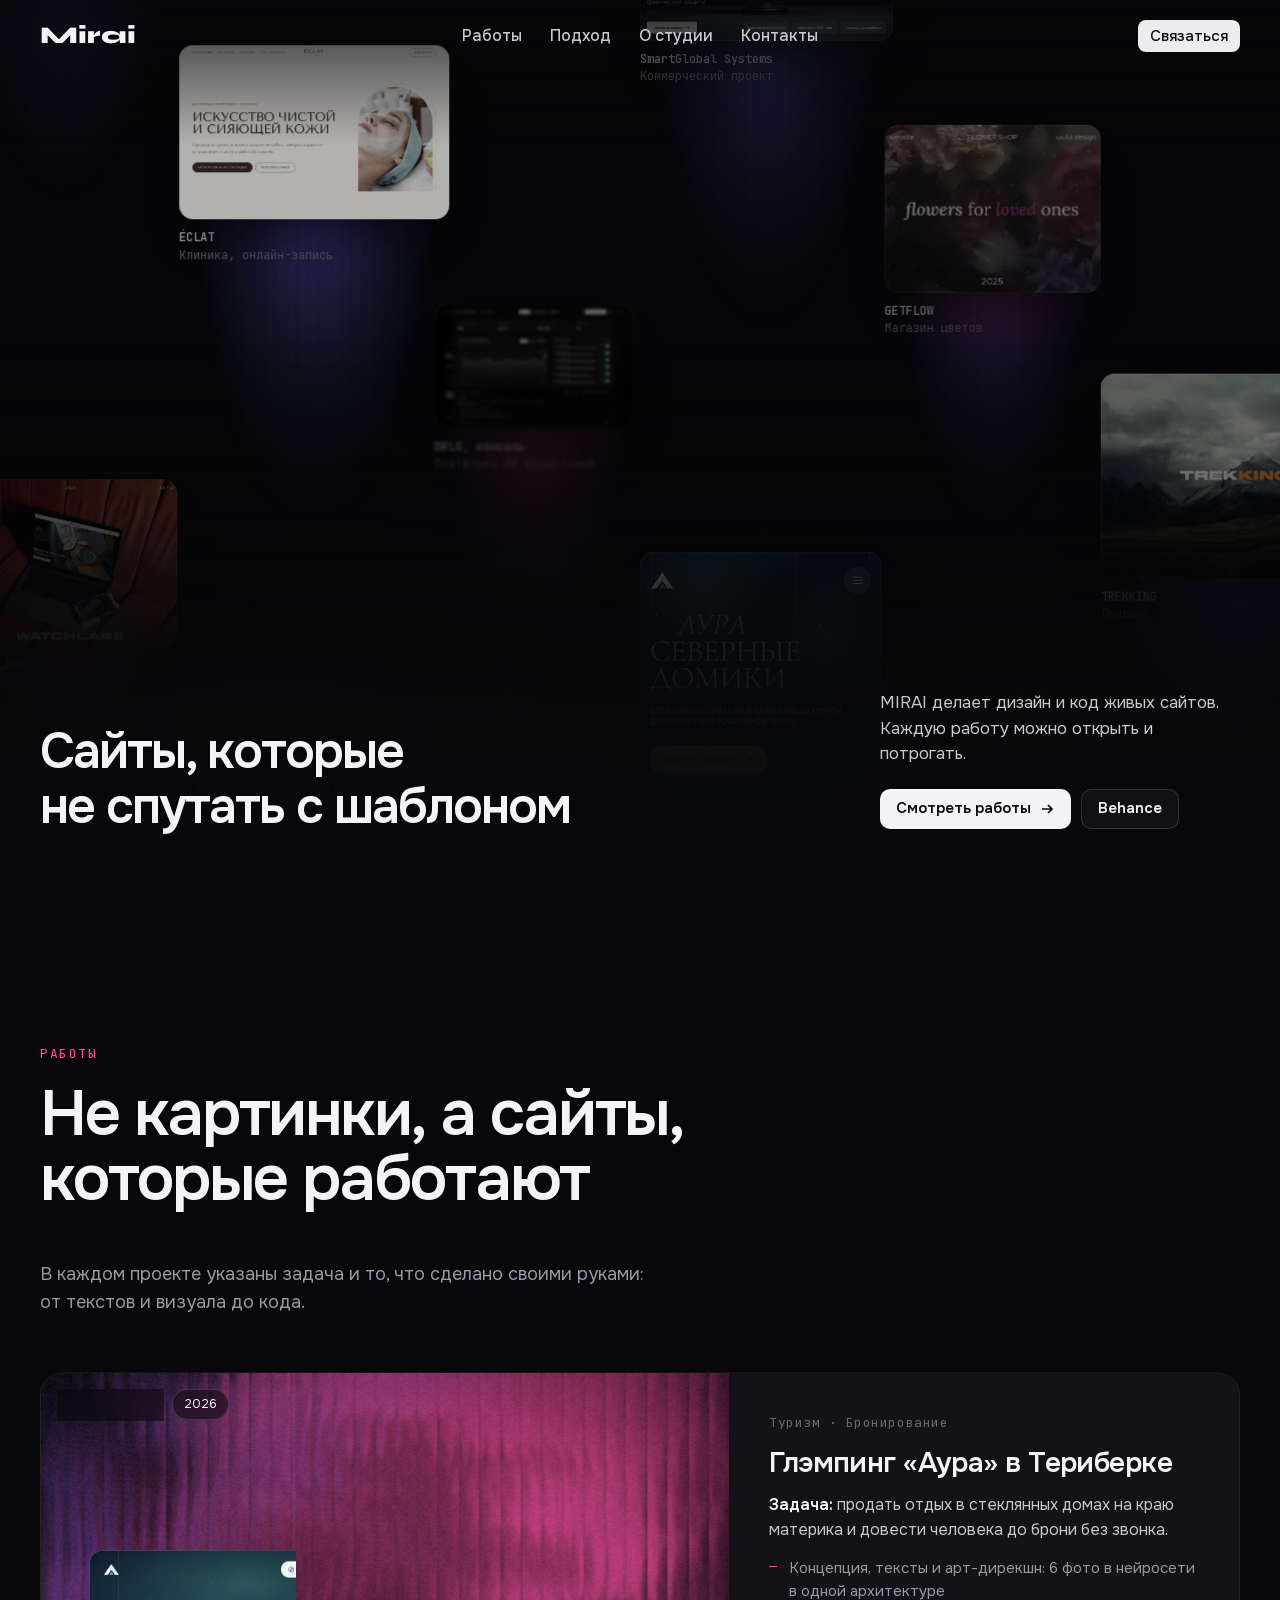
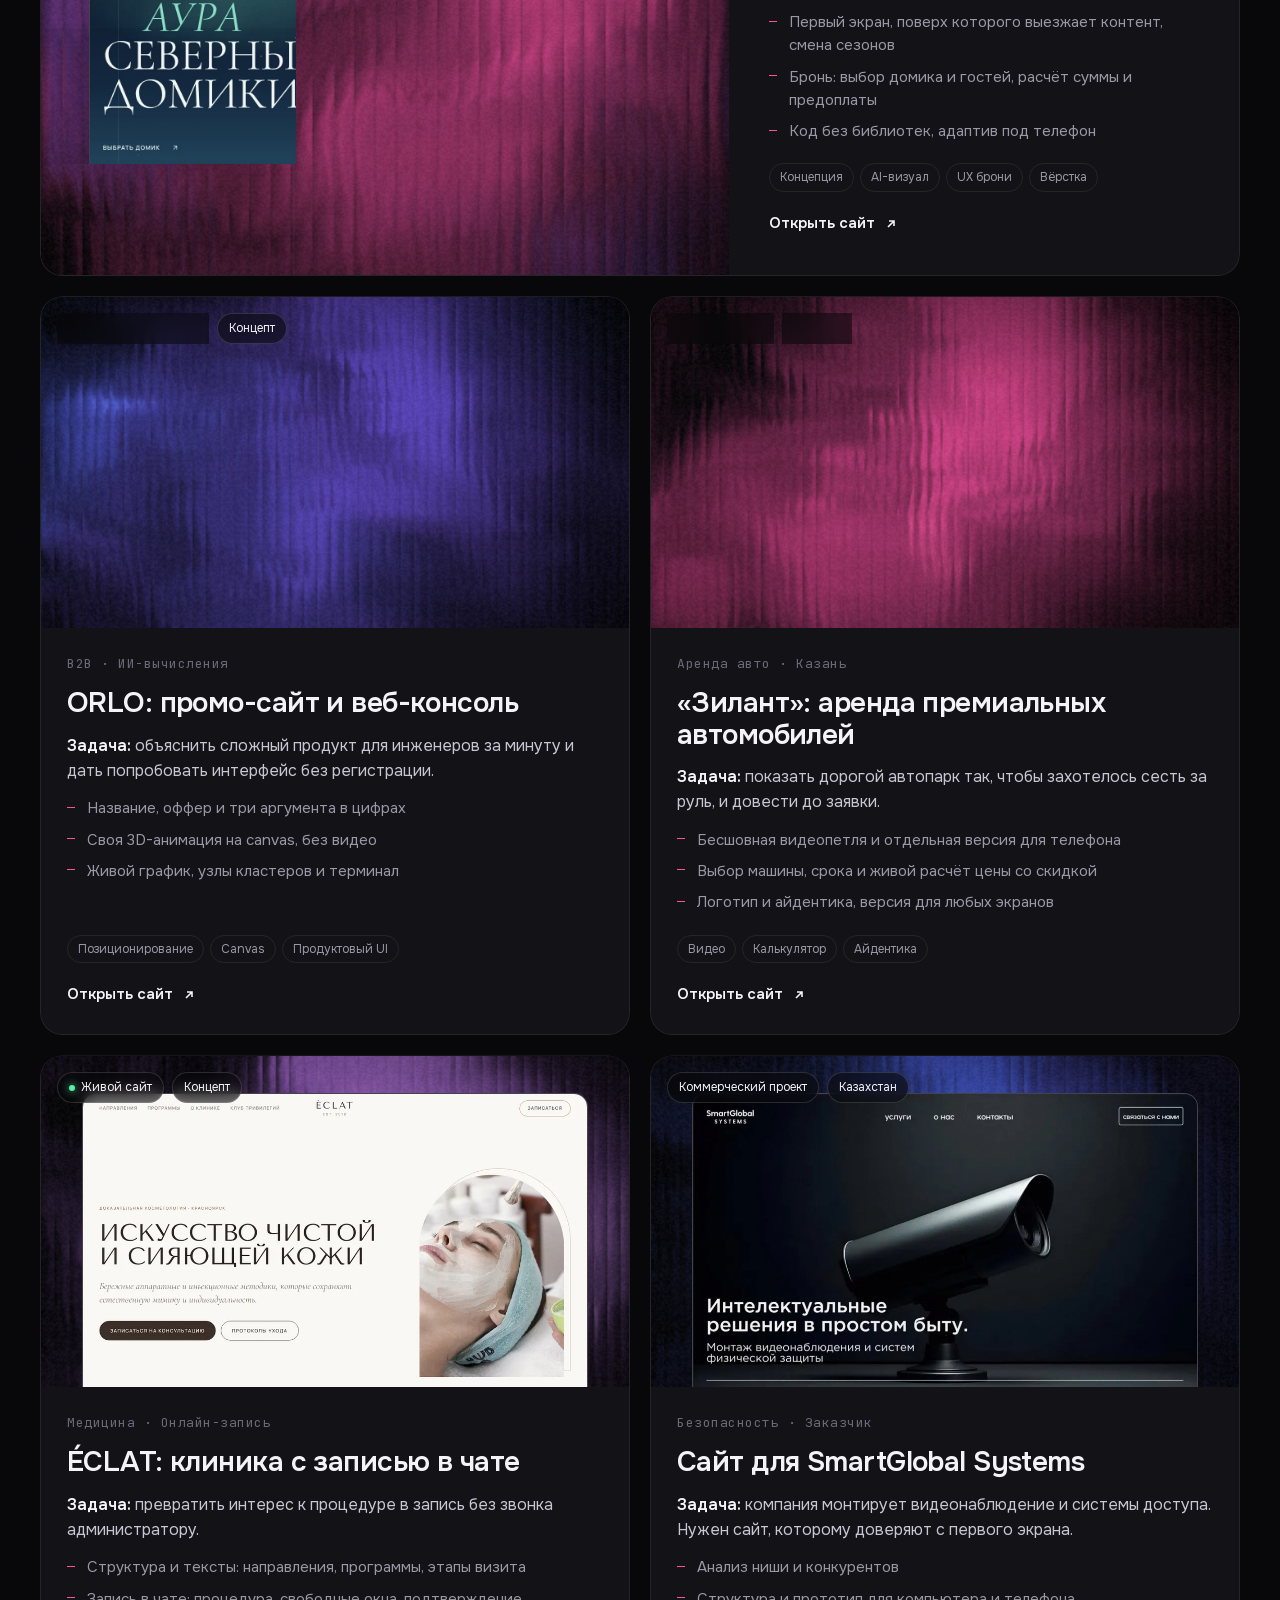
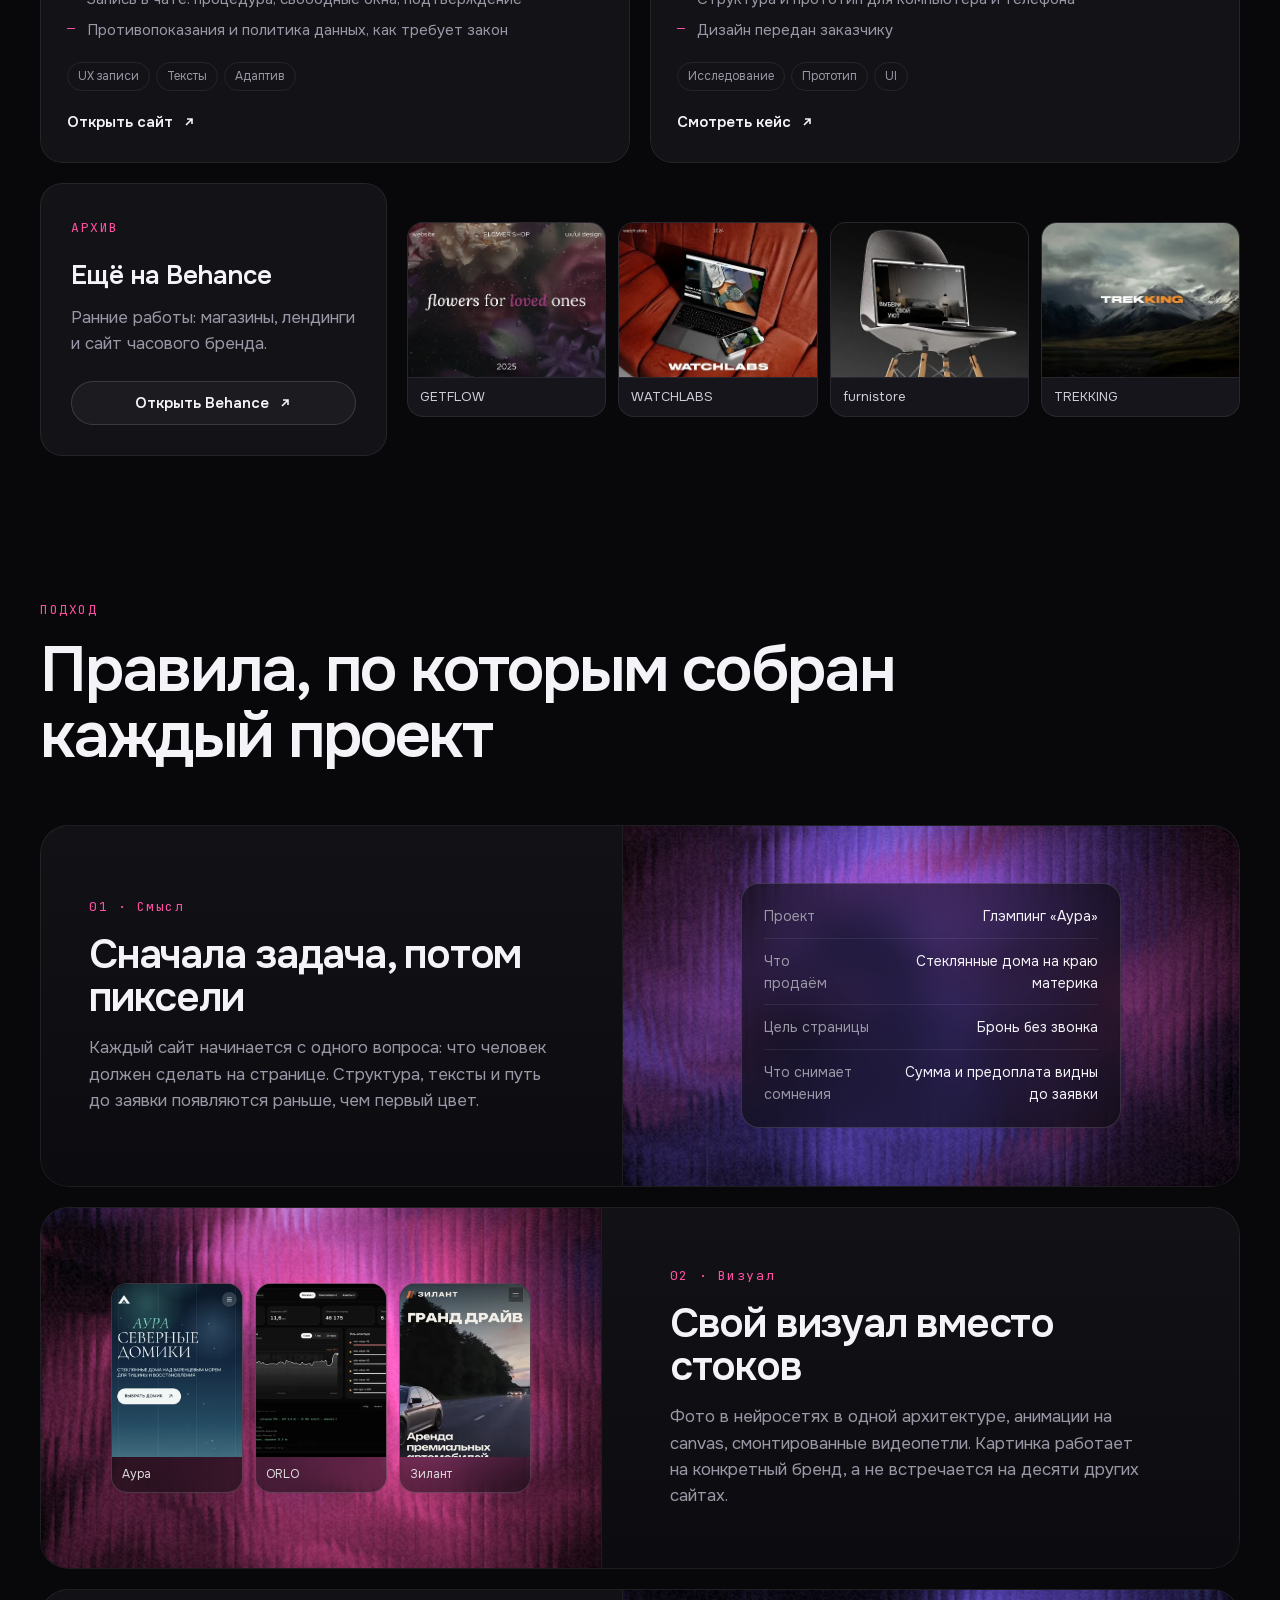
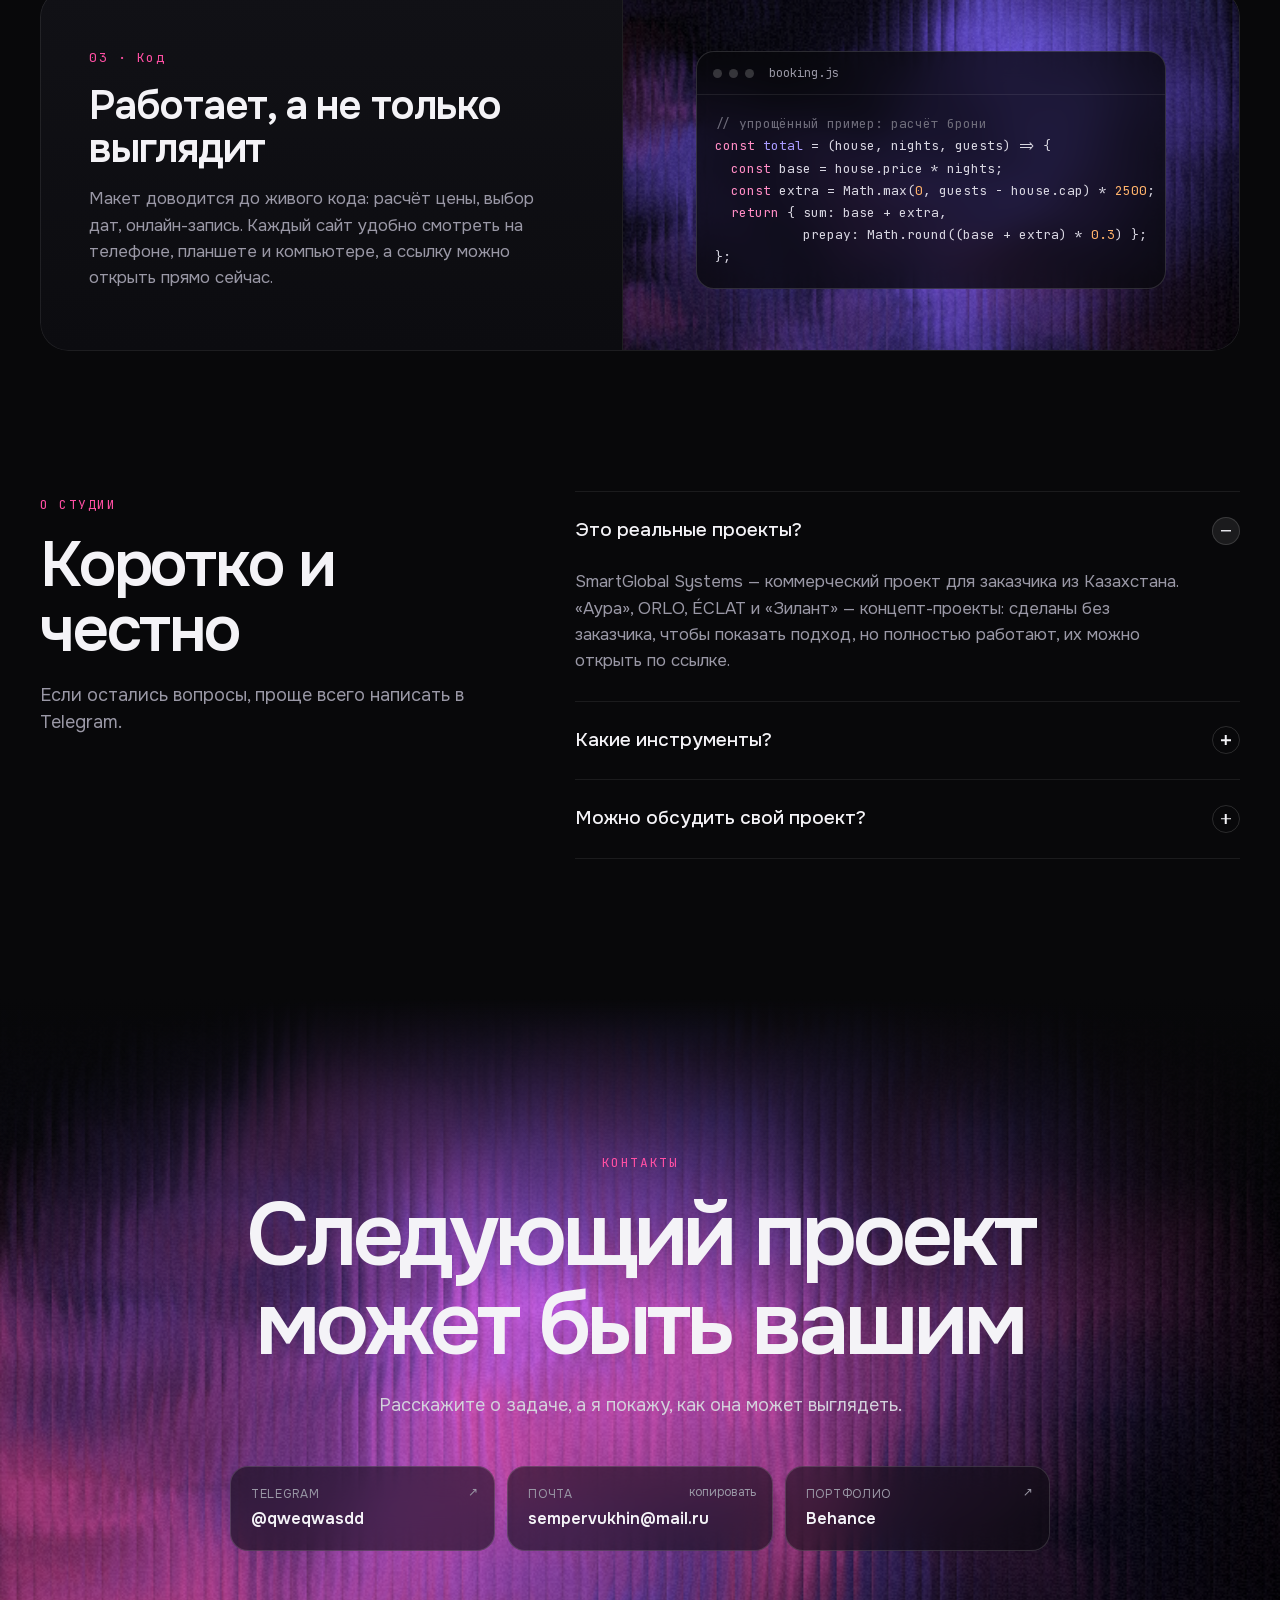
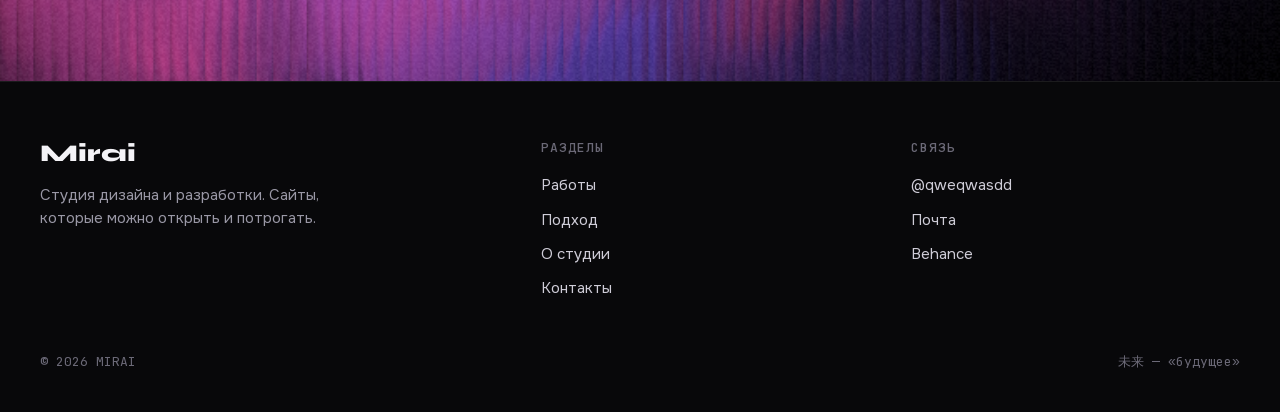
==== commit 4ae23cf4: "Прокрутка к контактам и к выбранной работе, кнопка «наверх» на телефоне Co-Authored-By: Claude Opus " ====
--- a/index.html
+++ b/index.html
@@ -233,6 +233,11 @@
 .contact small{font-size:12px;color:var(--muted);letter-spacing:.06em;text-transform:uppercase}
 .contact b{font-weight:600;font-size:16px;word-break:break-all}
 .contact .hint{position:absolute;right:16px;top:16px;font-size:12px;color:var(--muted)}
+.totop{position:fixed;right:16px;bottom:calc(16px + env(safe-area-inset-bottom));z-index:55;width:48px;height:48px;border-radius:50%;display:grid;place-items:center;background:#ecebf0;color:#0a0a0c;box-shadow:0 10px 30px -8px rgba(0,0,0,.6);opacity:0;transform:translateY(12px) scale(.9);pointer-events:none;transition:opacity .25s ease,transform .25s ease}
+.totop svg{width:20px;height:20px}
+.totop.show{opacity:1;transform:none;pointer-events:auto}
+.totop:active{transform:scale(.94)}
+@media (min-width:721px){.totop{display:none}}
 .toast{position:fixed;left:50%;bottom:24px;transform:translate(-50%,20px);opacity:0;pointer-events:none;padding:12px 18px;border-radius:999px;background:var(--text);color:#0a0a0c;font-weight:600;font-size:14px;transition:.3s;z-index:60}
 .toast.show{opacity:1;transform:translate(-50%,0)}
 
@@ -346,7 +351,7 @@
 
       <div class="works">
         <!-- Aura -->
-        <article class="work wide rv">
+        <article id="w-aura" class="work wide rv">
           <div class="look">
             <div class="tag-float"><span class="live">Живой сайт</span><span>2026</span></div>
             <div class="shot"><img src="img/aura.webp" alt="Сайт глэмпинга «Аура»" loading="lazy"></div>
@@ -367,7 +372,7 @@
         </article>
 
         <!-- ORLO -->
-        <article class="work rv">
+        <article id="w-orlo" class="work rv">
           <div class="look">
             <div class="tag-float"><span class="live">Работает в браузере</span><span>Концепт</span></div>
             <div class="shot"><img src="img/orlo-800.webp" alt="Веб-консоль платформы ORLO: график нагрузки, узлы и терминал" loading="lazy"></div>
@@ -387,7 +392,7 @@
         </article>
 
         <!-- Zilant -->
-        <article class="work rv">
+        <article id="w-zilant" class="work rv">
           <div class="look">
             <div class="tag-float"><span class="live">Живой сайт</span><span>Концепт</span></div>
             <div class="phone"><img src="img/zilant-phone-400.webp" alt="Сайт «Зилант» на телефоне" loading="lazy"></div>
@@ -407,7 +412,7 @@
         </article>
 
         <!-- ECLAT -->
-        <article class="work rv">
+        <article id="w-eclat" class="work rv">
           <div class="look">
             <div class="tag-float"><span class="live">Живой сайт</span><span>Концепт</span></div>
             <div class="shot"><img src="img/eclat-hero.webp" alt="Сайт клиники ÉCLAT: первый экран" loading="lazy"></div>
@@ -427,7 +432,7 @@
         </article>
 
         <!-- SmartGlobal -->
-        <article class="work rv">
+        <article id="w-smartglobal" class="work rv">
           <div class="look">
             <div class="tag-float"><span>Коммерческий проект</span><span>Казахстан</span></div>
             <div class="shot"><img src="[data-uri]" alt="Сайт SmartGlobal Systems: первый экран" loading="lazy"></div>
@@ -447,7 +452,7 @@
         </article>
       </div>
 
-      <div class="more rv">
+      <div class="more rv" id="behance">
         <div class="more-intro">
           <div>
             <span class="eyebrow mono">Архив</span>
@@ -603,6 +608,7 @@
   </div>
 </footer>
 
+<button class="totop" id="totop" type="button" aria-label="Наверх"><svg viewBox="0 0 24 24" fill="none" stroke="currentColor" stroke-width="2" stroke-linecap="round" stroke-linejoin="round" aria-hidden="true"><path d="M12 19V5M5 12l7-7 7 7"/></svg></button>
 <div class="toast" id="toast" role="status" aria-live="polite">Почта скопирована</div>
 
 <script>
@@ -632,13 +638,29 @@
     if (!link || !look) return;
     look.addEventListener('click', () => window.open(link.href, '_blank', 'noopener'));
   });
-  document.querySelectorAll('a[href^="#"]').forEach(a => a.addEventListener('click', e => {
-    const id = a.getAttribute('href').slice(1); const t = id ? document.getElementById(id) : document.body;
-    if (!t) return; e.preventDefault();
-    const y = id ? t.getBoundingClientRect().top + scrollY - 72 : 0;
+  const NAV_H = 72;
+  const targetY = id => {
+    if (!id) return 0;
+    let el = document.getElementById(id); if (!el) return null;
+    const centred = id === 'contact' || id === 'behance' || id.startsWith('w-');
+    if (id === 'contact') el = el.querySelector('.wrap') || el;
+    const r = el.getBoundingClientRect(), top = r.top + scrollY;
+    if (!centred) return top - NAV_H;
+    const avail = innerHeight - NAV_H;
+    return r.height < avail ? top - NAV_H - (avail - r.height) / 2 : top - NAV_H - 12;
+  };
+  document.addEventListener('click', e => {
+    const a = e.target.closest('a[href^="#"]'); if (!a) return;
+    const id = a.getAttribute('href').slice(1); const y = targetY(id); if (y === null) return;
+    e.preventDefault();
     window.scrollTo({top: Math.max(0, y), behavior: matchMedia('(prefers-reduced-motion: reduce)').matches ? 'auto' : 'smooth'});
     history.replaceState(null, '', id ? '#' + id : location.pathname);
-  }));
+  });
+
+  const toTop = document.getElementById('totop'); let tq = 0;
+  const tcheck = () => { tq = 0; toTop.classList.toggle('show', scrollY > innerHeight * 1.5); };
+  addEventListener('scroll', () => { if (!tq) tq = requestAnimationFrame(tcheck); }, {passive:true}); tcheck();
+  toTop.addEventListener('click', () => window.scrollTo({top: 0, behavior: matchMedia('(prefers-reduced-motion: reduce)').matches ? 'auto' : 'smooth'}));
 
   /* copy mail */
   const toast = document.getElementById('toast');
@@ -663,14 +685,14 @@
     const W = 'works/';
     const gf = document.querySelector('.more-grid img[alt*="GETFLOW"]');
     const items = [
-      {t:'Аура, Териберка', s:'Сайт глэмпинга', src:IMG+'aura.webp', ar:'4/3', g:'linear-gradient(160deg,#ff7ab8,#5a6cff)', href:W+'aura/'},
-      {t:'ORLO, консоль', s:'Платформа ИИ-вычислений', src:IMG+'orlo-800.webp', ar:'16/11', g:'linear-gradient(200deg,#3fd2ff,#7a5cff)', href:W+'orlo/'},
-      {t:'Зилант, Казань', s:'Аренда авто, телефон', src:IMG+'zilant-phone-400.webp', ar:'3/4', g:'linear-gradient(180deg,#ff9a4d,#c2275a)', href:W+'zilant/'},
+      {to:'w-aura', t:'Аура, Териберка', s:'Сайт глэмпинга', src:IMG+'aura.webp', ar:'4/3', g:'linear-gradient(160deg,#ff7ab8,#5a6cff)', href:W+'aura/'},
+      {to:'w-orlo', t:'ORLO, консоль', s:'Платформа ИИ-вычислений', src:IMG+'orlo-800.webp', ar:'16/11', g:'linear-gradient(200deg,#3fd2ff,#7a5cff)', href:W+'orlo/'},
+      {to:'w-zilant', t:'Зилант, Казань', s:'Аренда авто, телефон', src:IMG+'zilant-phone-400.webp', ar:'3/4', g:'linear-gradient(180deg,#ff9a4d,#c2275a)', href:W+'zilant/'},
       {t:'GETFLOW', s:'Магазин цветов', src:gf ? gf.src : IMG+'getflow.webp', ar:'435/338', g:'linear-gradient(160deg,#4a2a3a,#1c1420)', href:'https://www.behance.net/gallery/216734345/GETFLOW-flower-shop'},
-      {t:'ÉCLAT', s:'Клиника, онлайн-запись', src:(document.querySelector('img[alt^="Сайт клиники ÉCLAT"]')||{}).src, ar:'16/10', g:'radial-gradient(70% 70% at 30% 30%,#f4d7c4,transparent),linear-gradient(170deg,#c48aa8,#2a1f22)', href:W+'eclat/'},
+      {to:'w-eclat', t:'ÉCLAT', s:'Клиника, онлайн-запись', src:(document.querySelector('img[alt^="Сайт клиники ÉCLAT"]')||{}).src, ar:'16/10', g:'radial-gradient(70% 70% at 30% 30%,#f4d7c4,transparent),linear-gradient(170deg,#c48aa8,#2a1f22)', href:W+'eclat/'},
       {t:'WATCHLABS', s:'Часовой бренд', src:IMG+'watchlabs.webp', ar:'4/3', g:'linear-gradient(160deg,#3b3b44,#121216)', href:'https://www.behance.net/gallery/212936045/WATCHLABS-website-design'},
-      {t:'Аура, мобильная', s:'Адаптив под телефон', src:IMG+'aura-phone-400.webp', ar:'3/4', g:'linear-gradient(170deg,#9b8cff,#ff7ab8)', href:W+'aura/'},
-      {t:'SmartGlobal Systems', s:'Коммерческий проект', src:(document.querySelector('img[alt^="Сайт SmartGlobal"]')||{}).src, ar:'4/3', g:'radial-gradient(70% 70% at 25% 25%,#2f6bff,transparent),linear-gradient(190deg,#14c0a0,#071022)', href:W+'smartglobal/'},
+      {to:'w-aura', t:'Аура, мобильная', s:'Адаптив под телефон', src:IMG+'aura-phone-400.webp', ar:'3/4', g:'linear-gradient(170deg,#9b8cff,#ff7ab8)', href:W+'aura/'},
+      {to:'w-smartglobal', t:'SmartGlobal Systems', s:'Коммерческий проект', src:(document.querySelector('img[alt^="Сайт SmartGlobal"]')||{}).src, ar:'4/3', g:'radial-gradient(70% 70% at 25% 25%,#2f6bff,transparent),linear-gradient(190deg,#14c0a0,#071022)', href:W+'smartglobal/'},
       {t:'furnistore', s:'Магазин мебели', src:IMG+'furnistore.webp', ar:'1/1', g:'linear-gradient(160deg,#6b5a4a,#1a1612)', href:'https://www.behance.net/gallery/214734307/furnistore-internet-magazin-mebeli'},
       {t:'TREKKING', s:'Лендинг', src:IMG+'trekking.webp', ar:'16/11', g:'linear-gradient(160deg,#3d5a4a,#0f1a14)', href:'https://www.behance.net/gallery/211908757/TREKKING-LANDING-PAGE'}
     ];
@@ -696,7 +718,7 @@
           const it = items[PERM[(i + j * lanes) % PERM.length]]; k++;
           const w = Math.round(minW + (maxW - minW) * d * (j ? .88 : 1));
           const a = document.createElement('a');
-          a.className = 'fc'; a.href = '#work'; a.tabIndex = -1;
+          a.className = 'fc'; a.href = '#' + (it.to || 'behance'); a.tabIndex = -1;
           a.style.setProperty('--w', w + 'px');
           a.style.setProperty('--ar', it.ar);
           a.style.setProperty('--g', it.g);
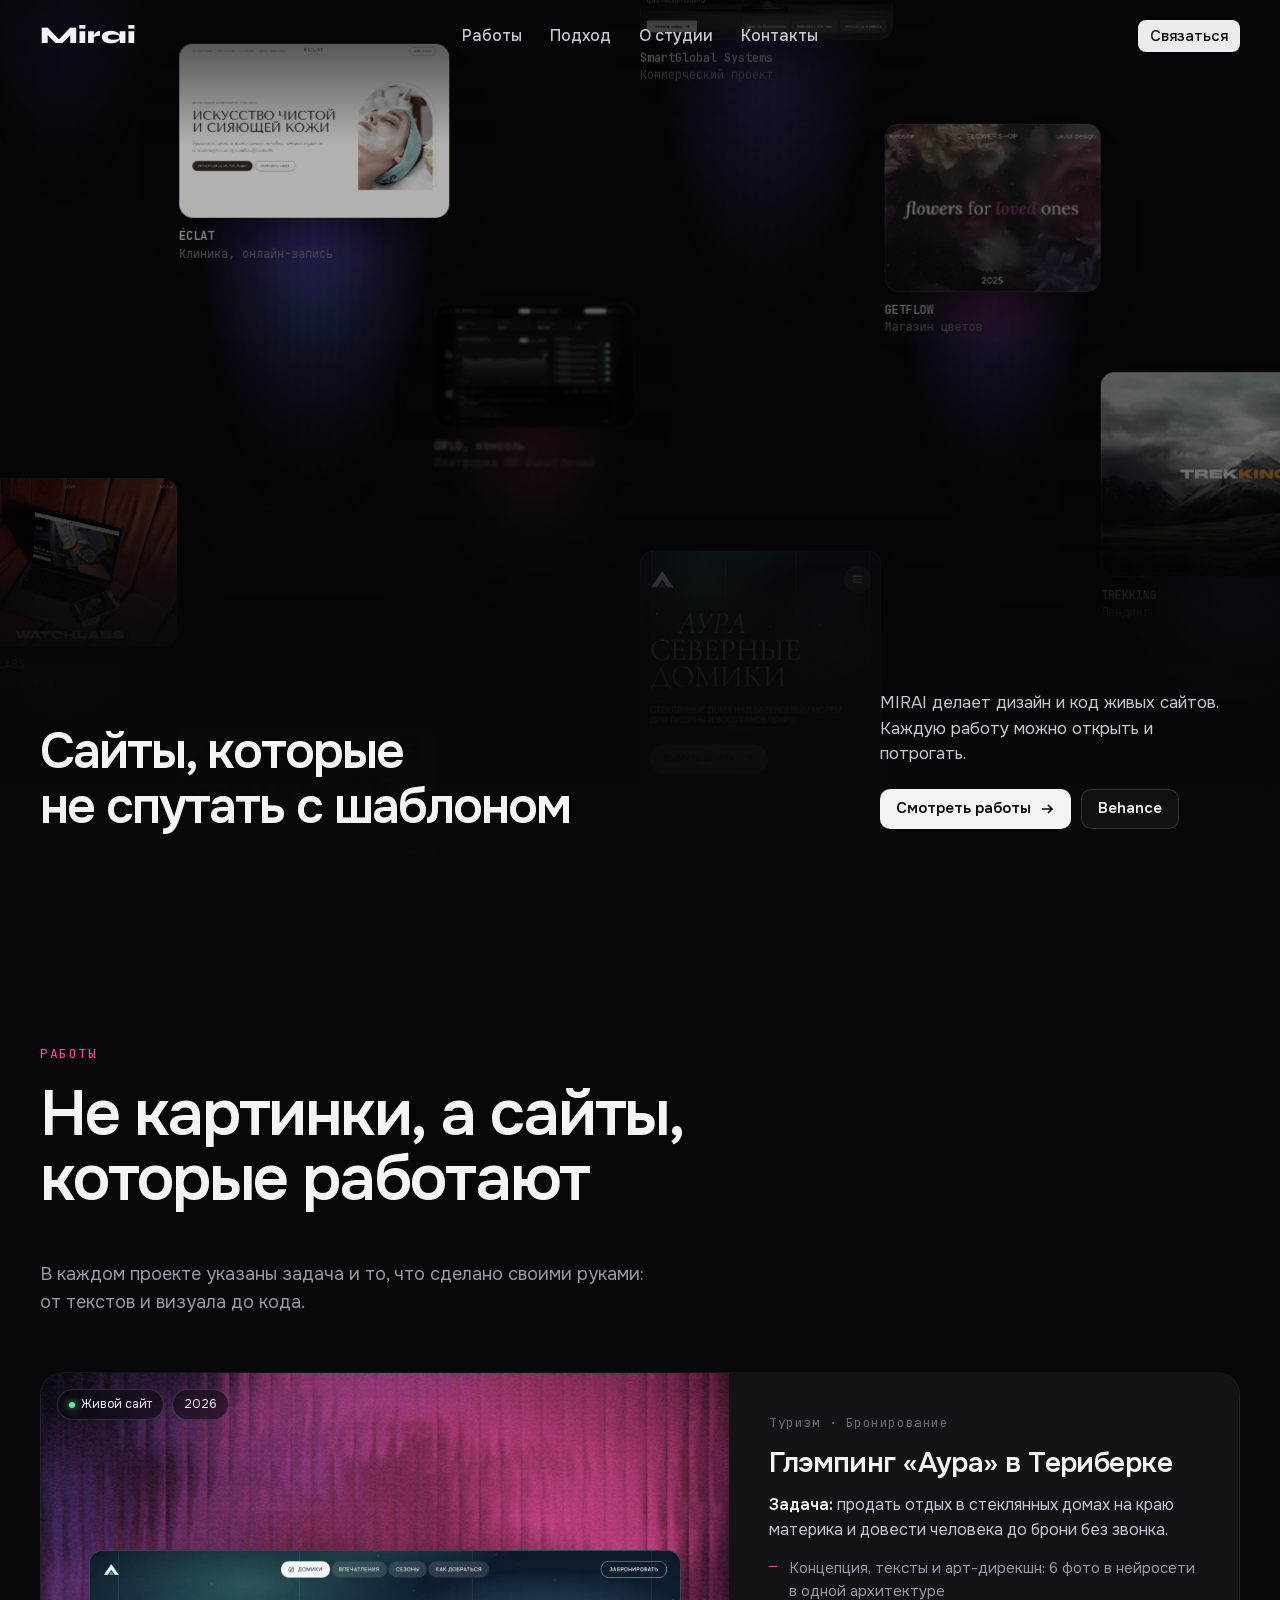
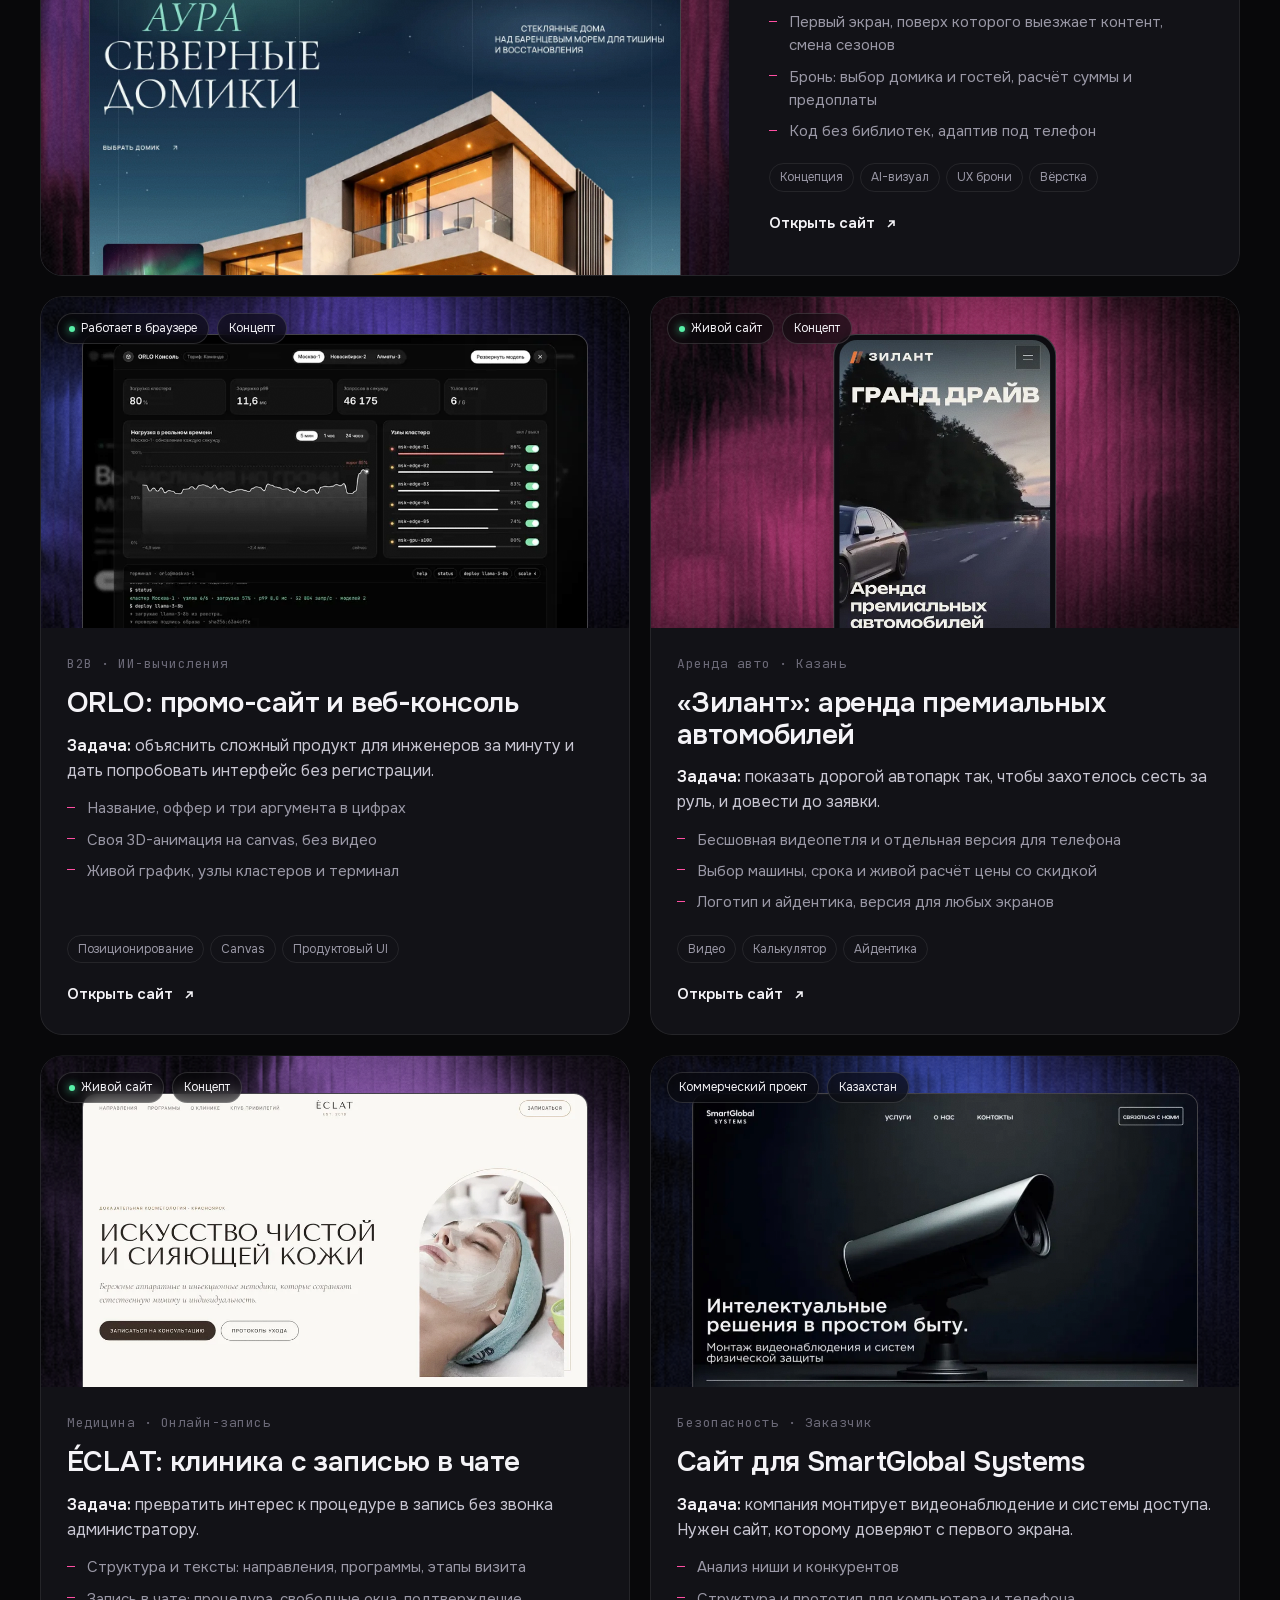
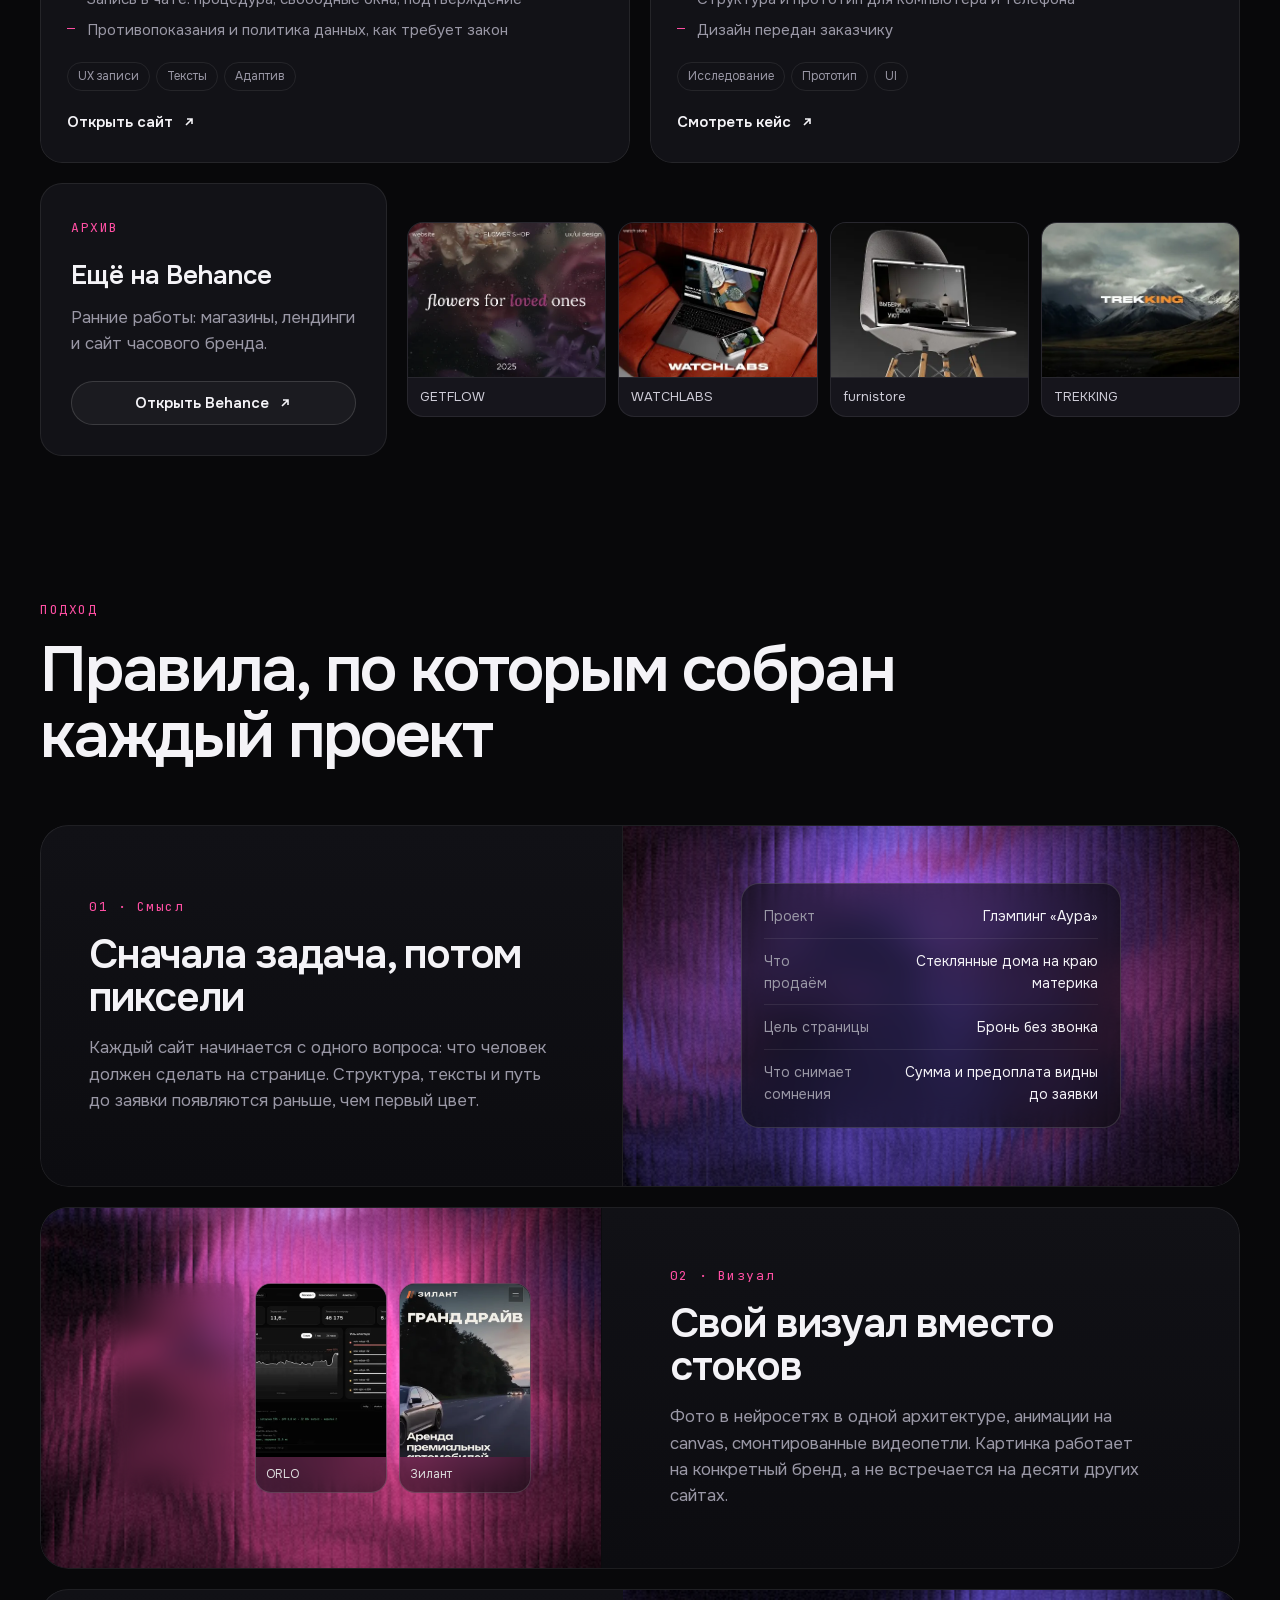
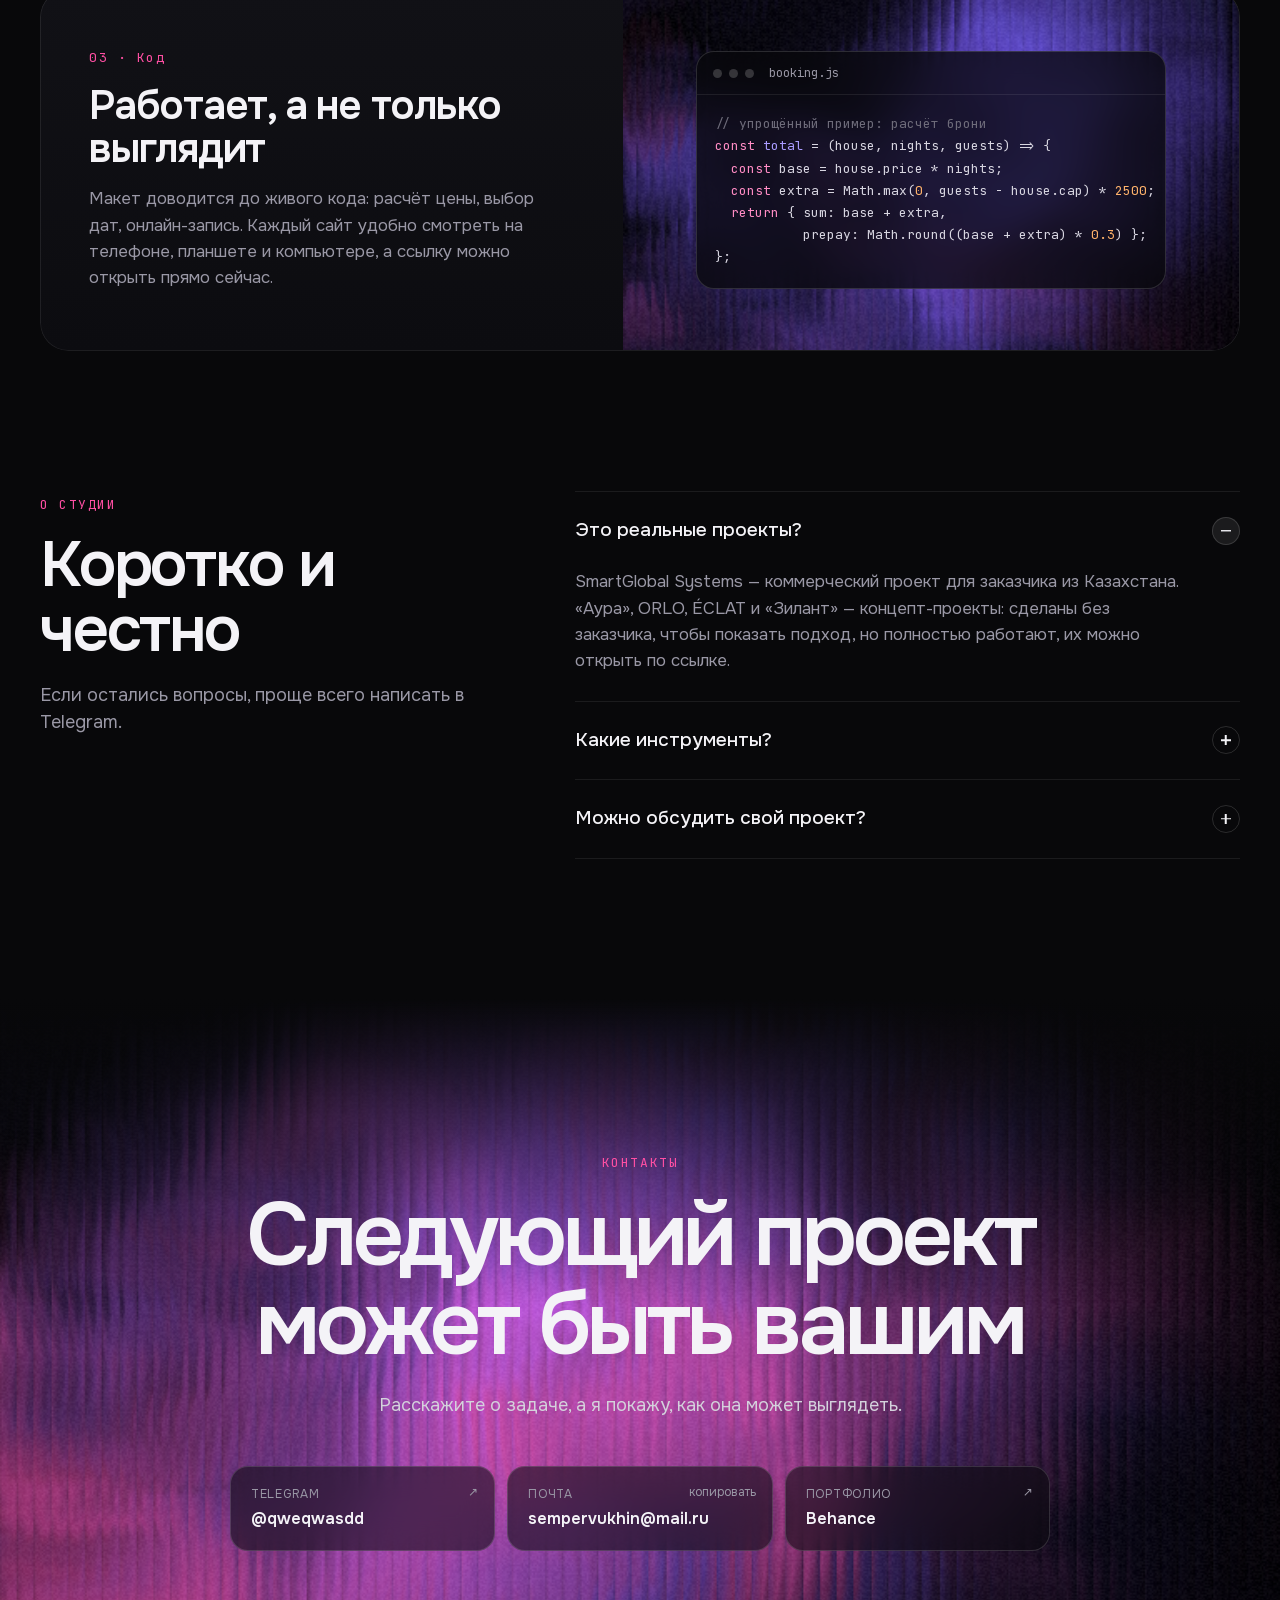
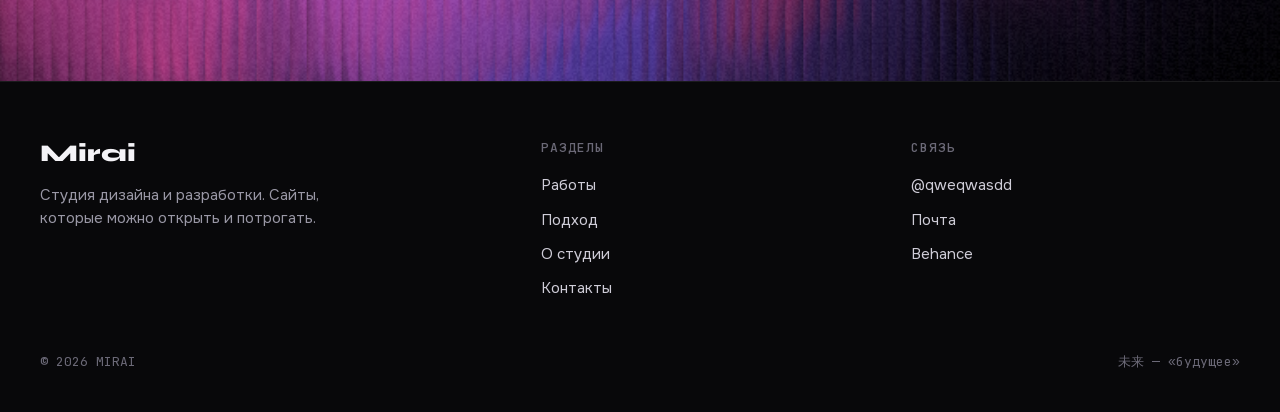
==== commit 748723dd: "Кнопка «наверх» и на компьютере Co-Authored-By: Claude Opus 5.5 <noreply@anthropic.com> Claude-Sessi" ====
--- a/index.html
+++ b/index.html
@@ -237,7 +237,7 @@
 .totop svg{width:20px;height:20px}
 .totop.show{opacity:1;transform:none;pointer-events:auto}
 .totop:active{transform:scale(.94)}
-@media (min-width:721px){.totop{display:none}}
+@media (min-width:721px){.totop{right:24px;bottom:24px;width:52px;height:52px}.totop:hover{background:#fff}}
 .toast{position:fixed;left:50%;bottom:24px;transform:translate(-50%,20px);opacity:0;pointer-events:none;padding:12px 18px;border-radius:999px;background:var(--text);color:#0a0a0c;font-weight:600;font-size:14px;transition:.3s;z-index:60}
 .toast.show{opacity:1;transform:translate(-50%,0)}
 
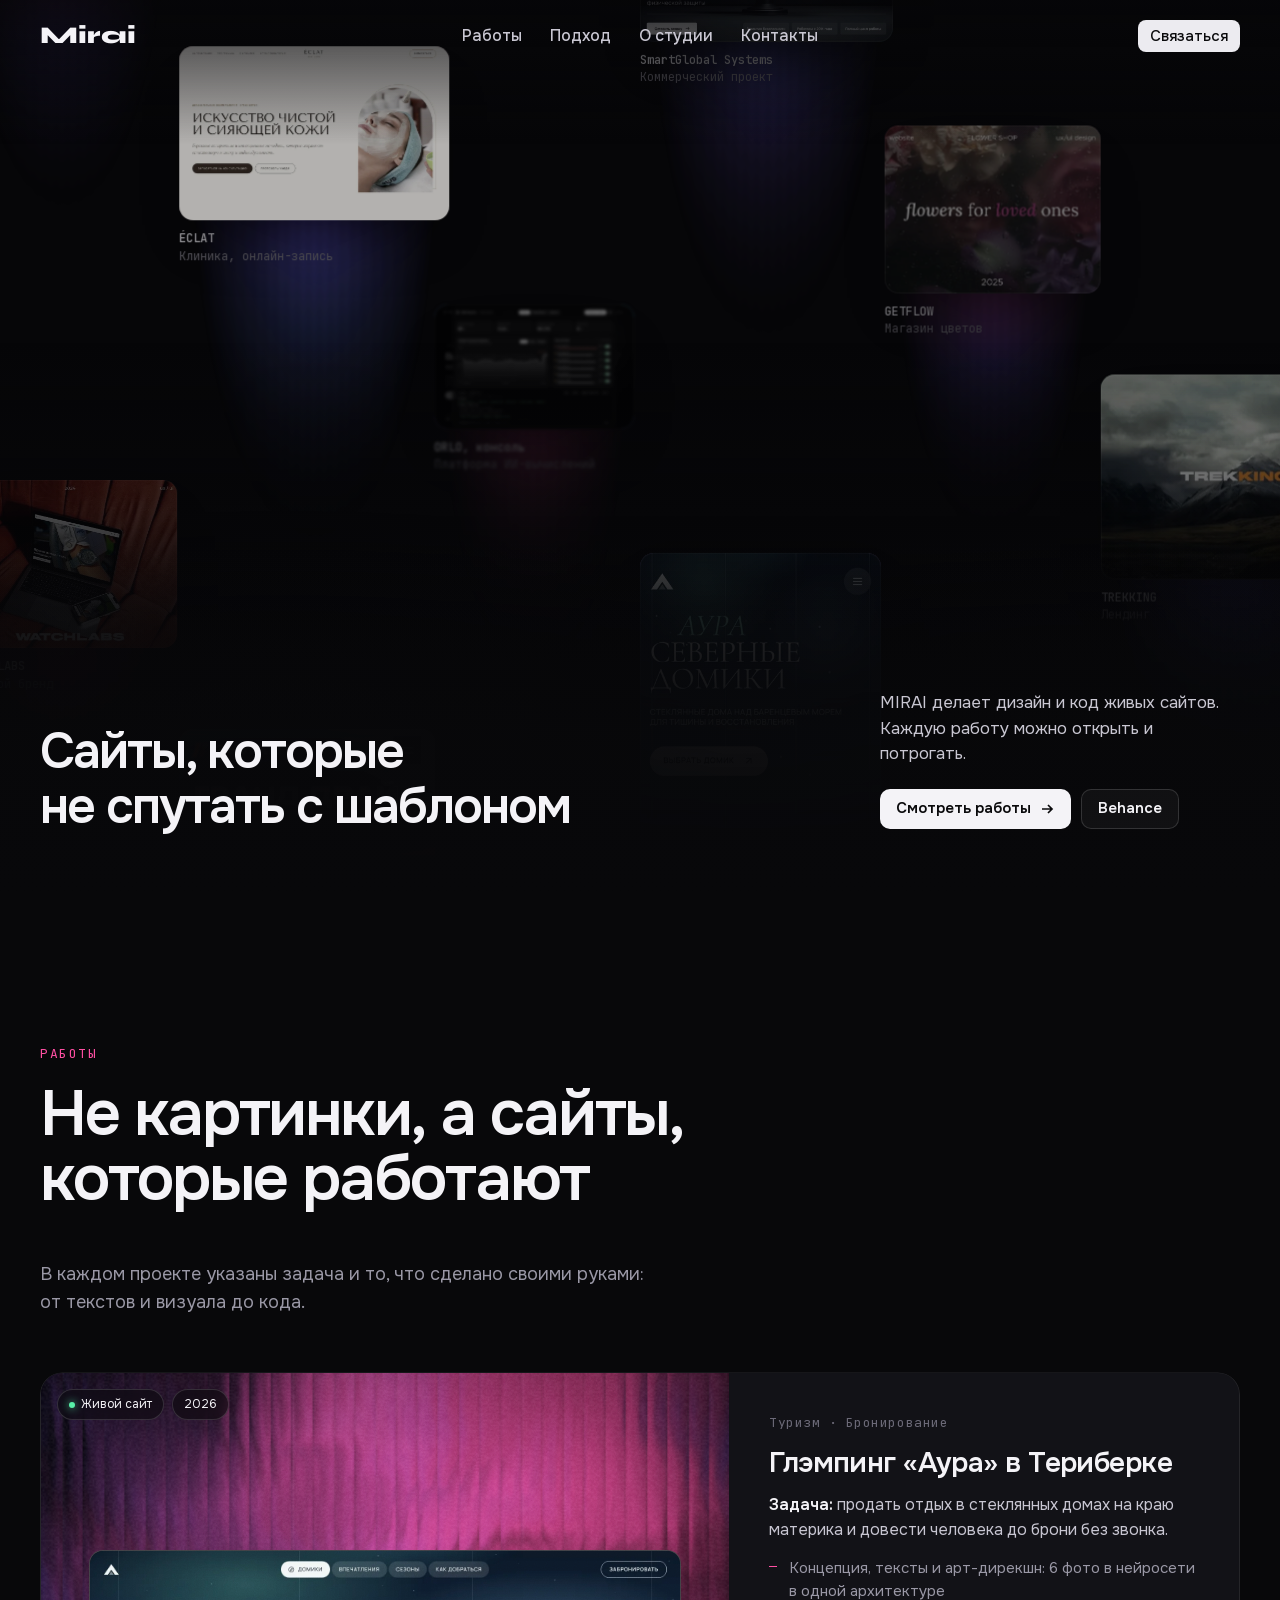
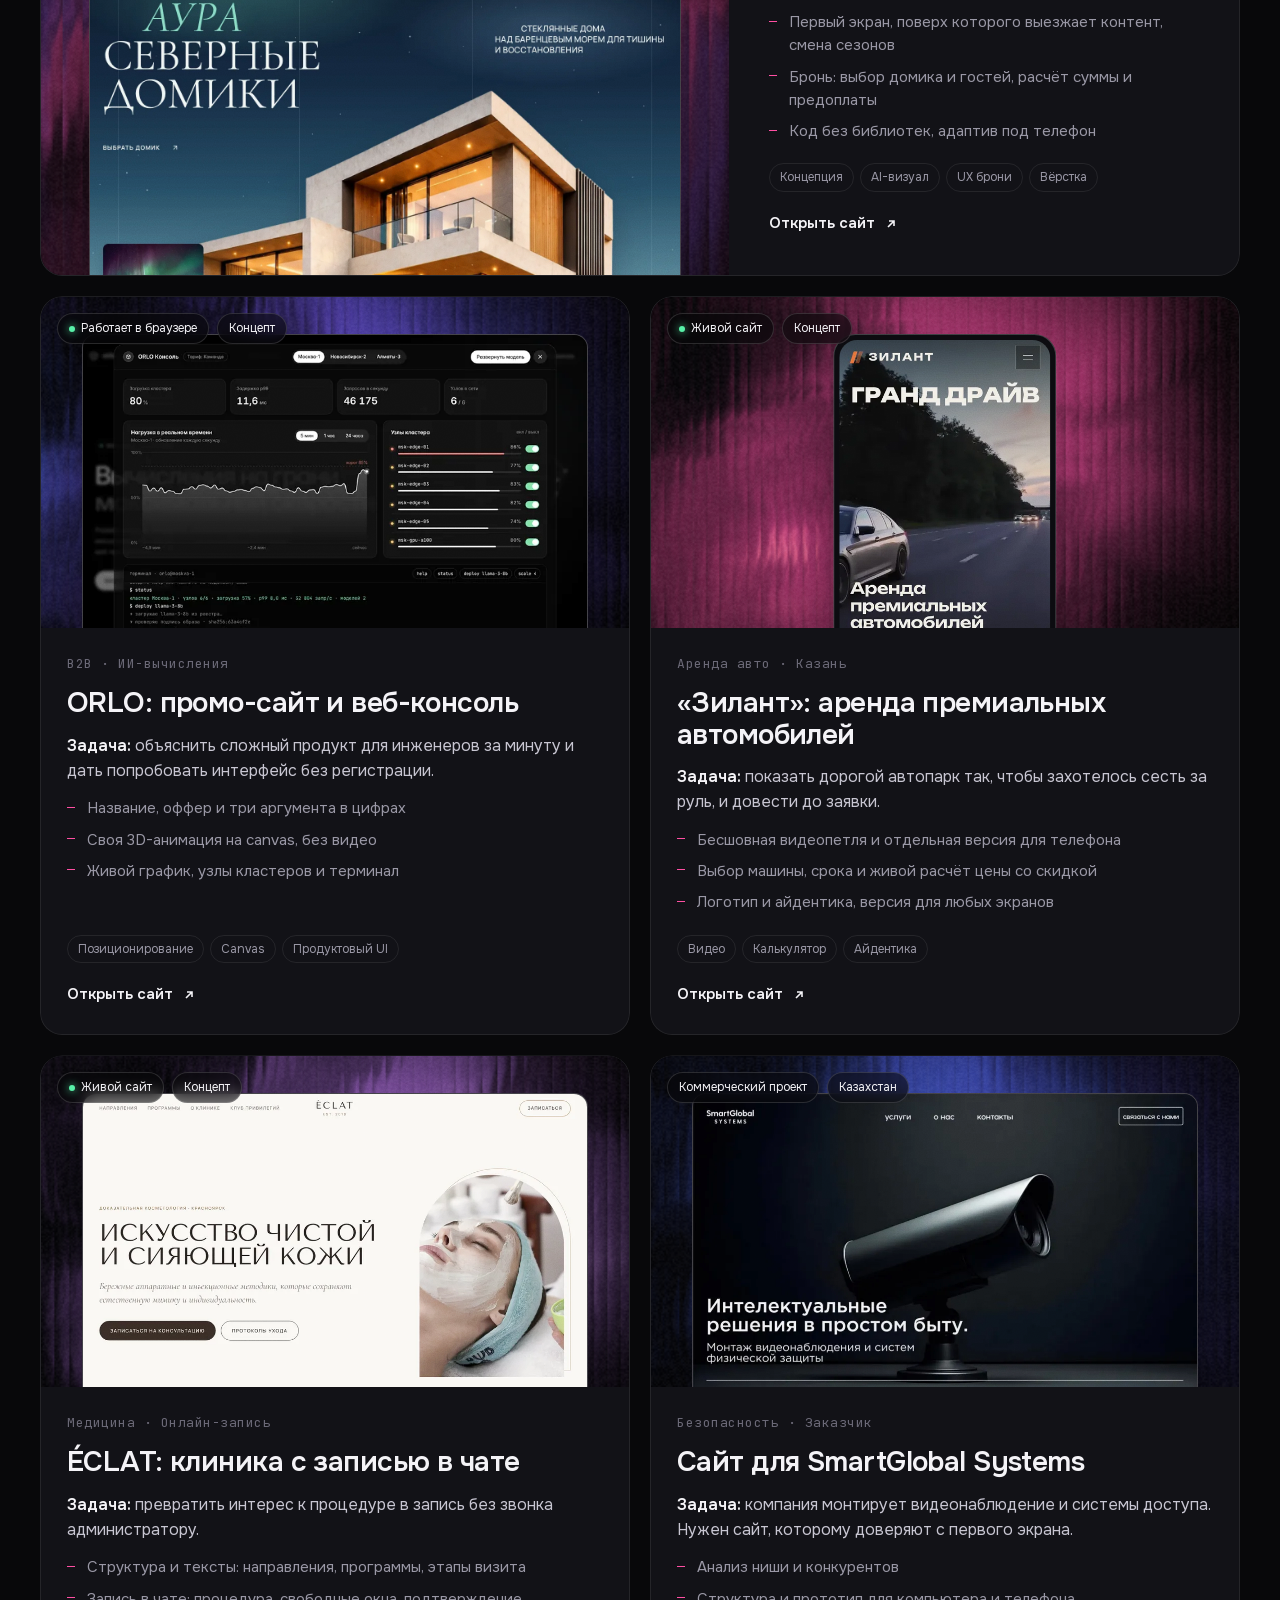
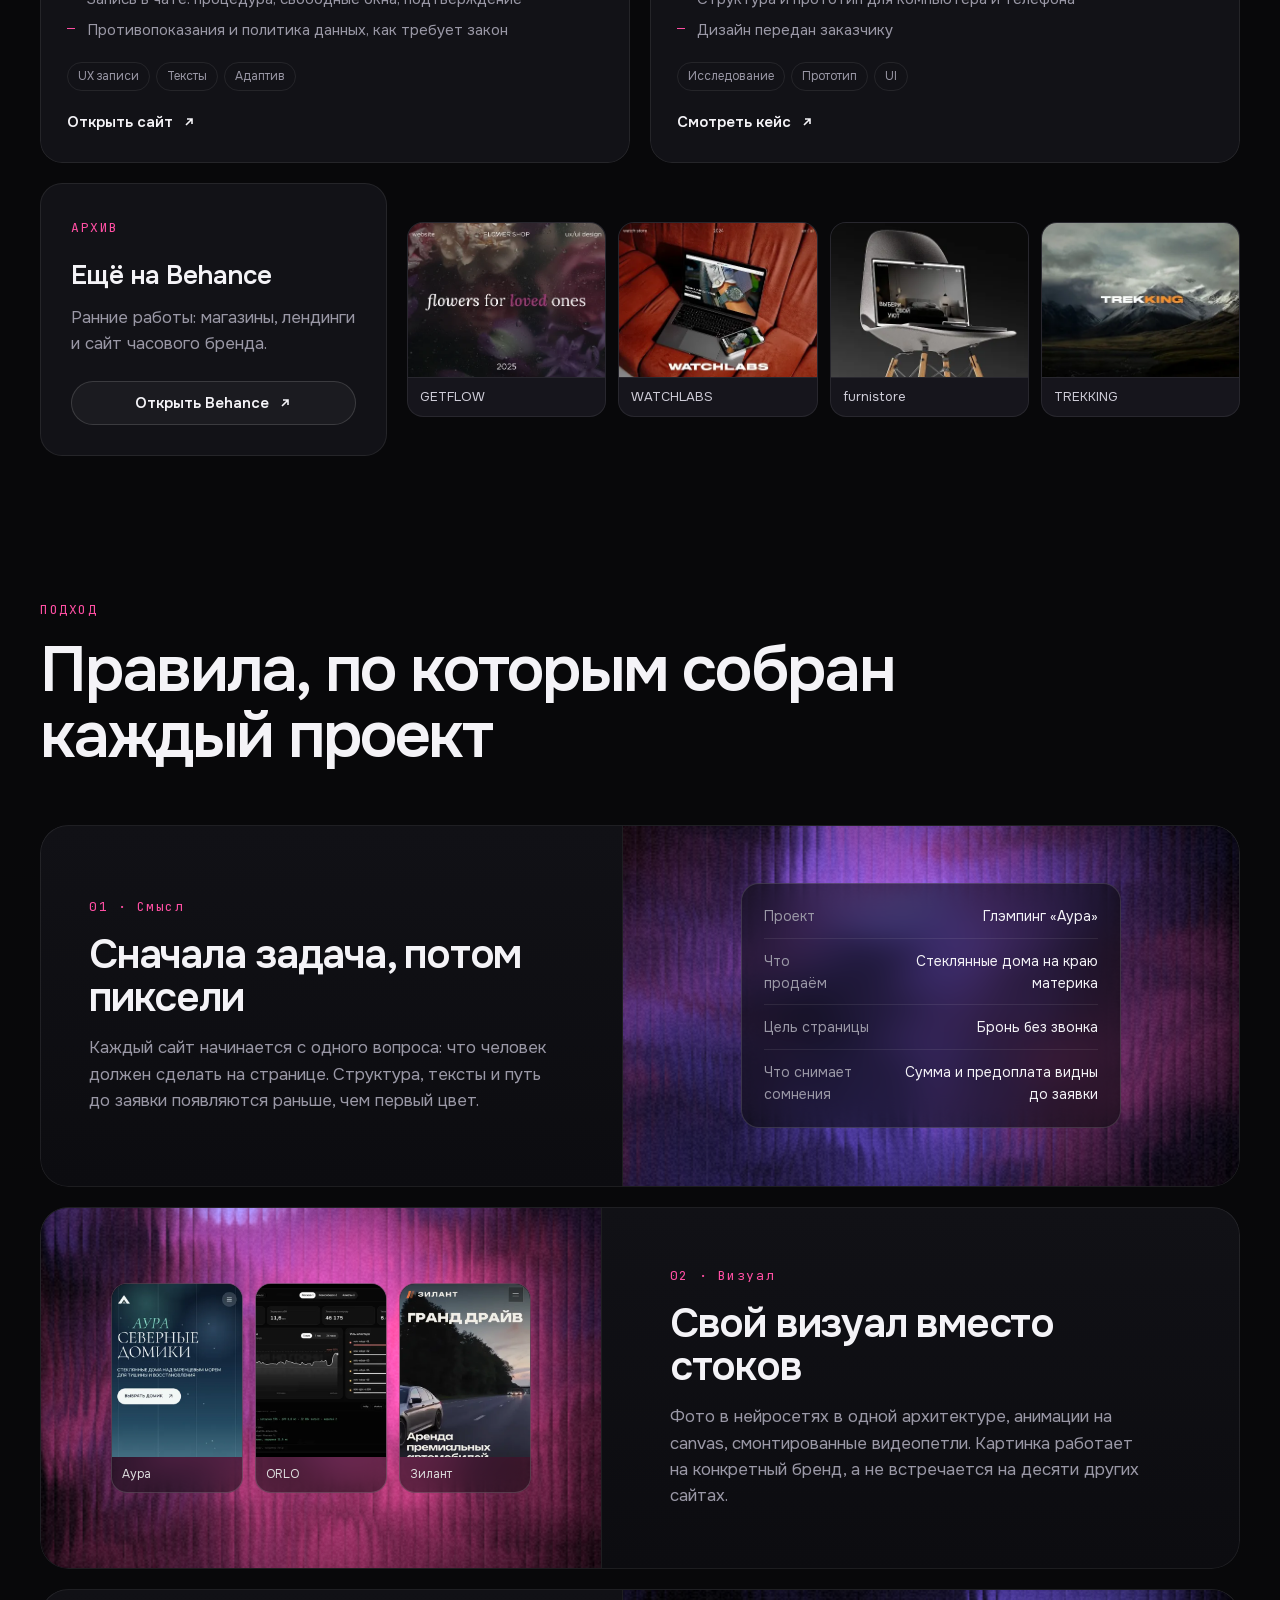
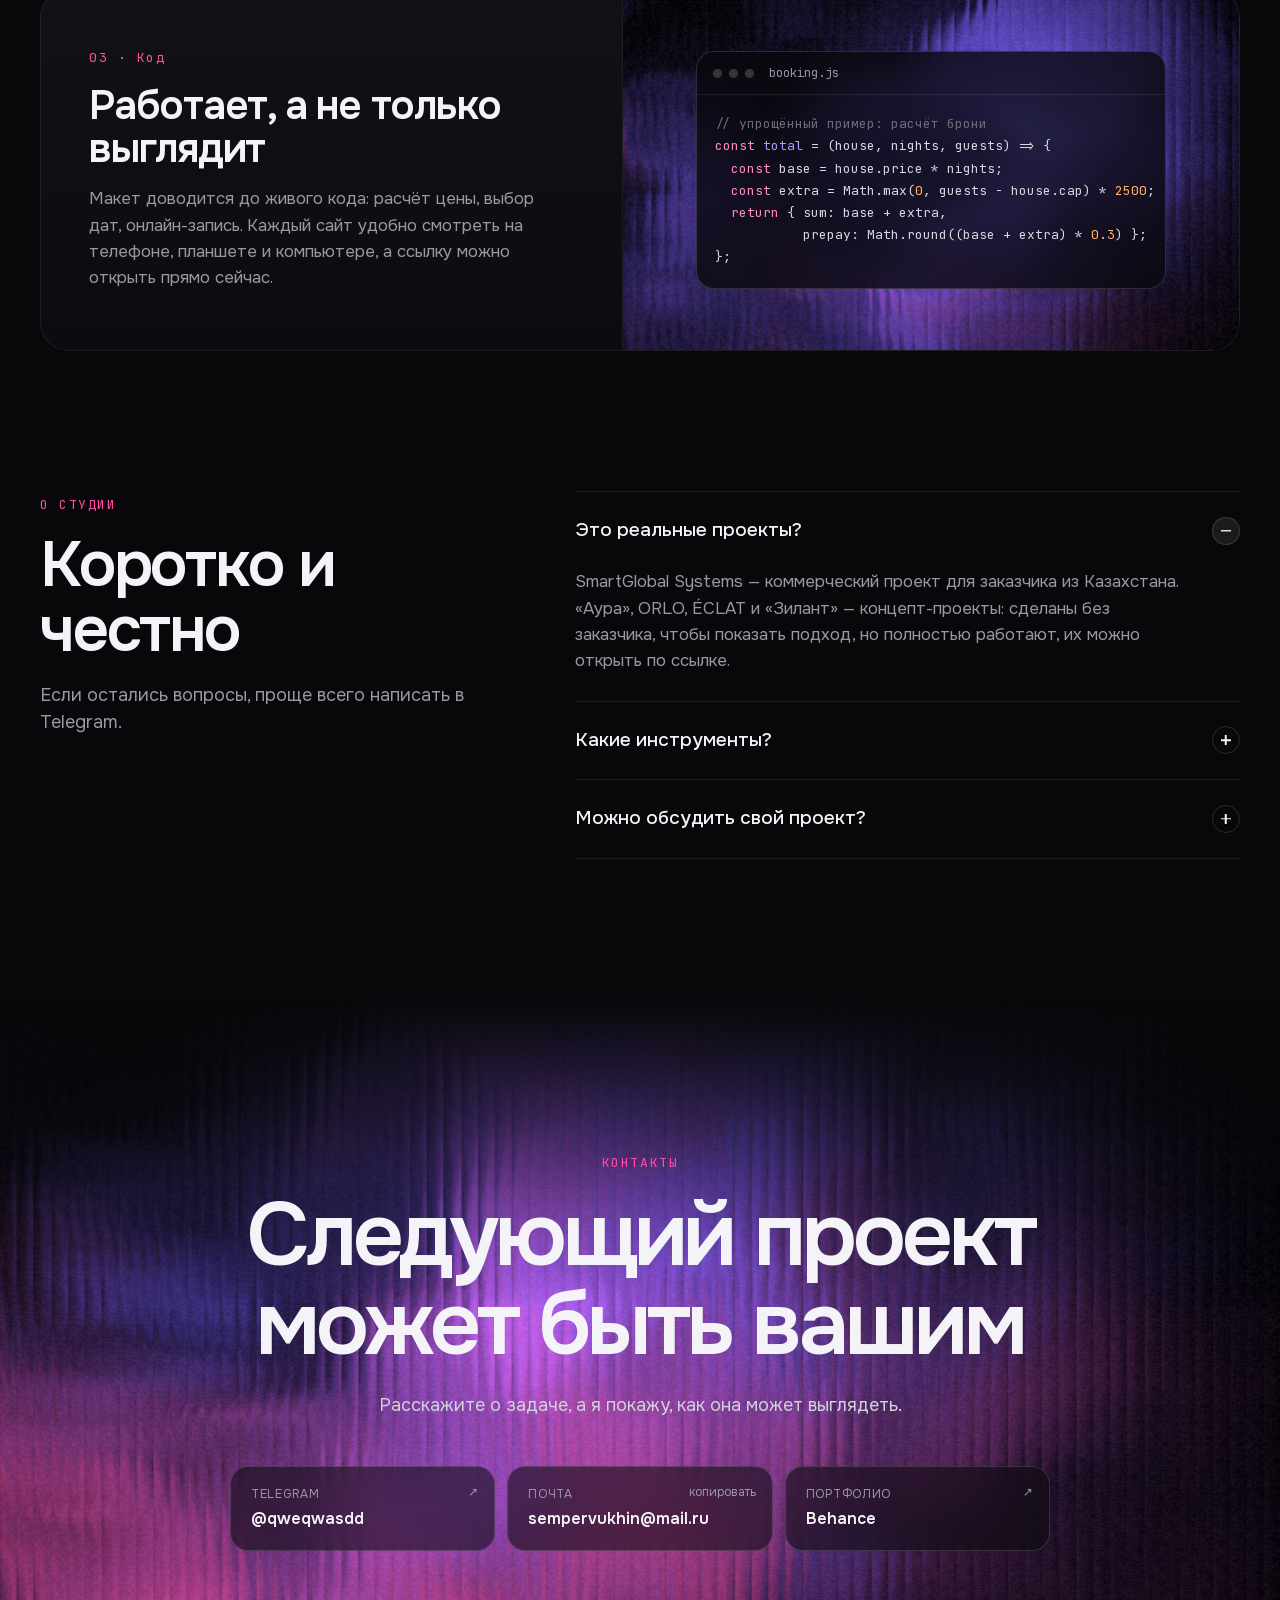
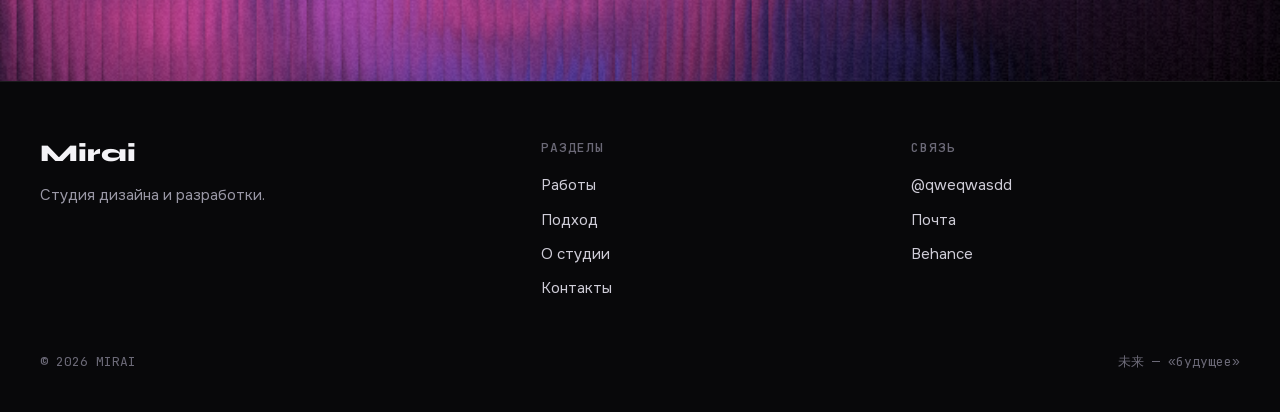
==== commit 8b3a1758: "Футер: только «Студия дизайна и разработки» Co-Authored-By: Claude Opus 5.5 <noreply@anthropic.com> " ====
--- a/index.html
+++ b/index.html
@@ -584,7 +584,7 @@
     <div class="foot">
       <div>
         <a href="#top" class="wordmark">Mirai</a>
-        <p>Студия дизайна и разработки. Сайты, которые можно открыть и потрогать.</p>
+        <p>Студия дизайна и разработки.</p>
       </div>
       <div>
         <h4 class="mono">Разделы</h4>
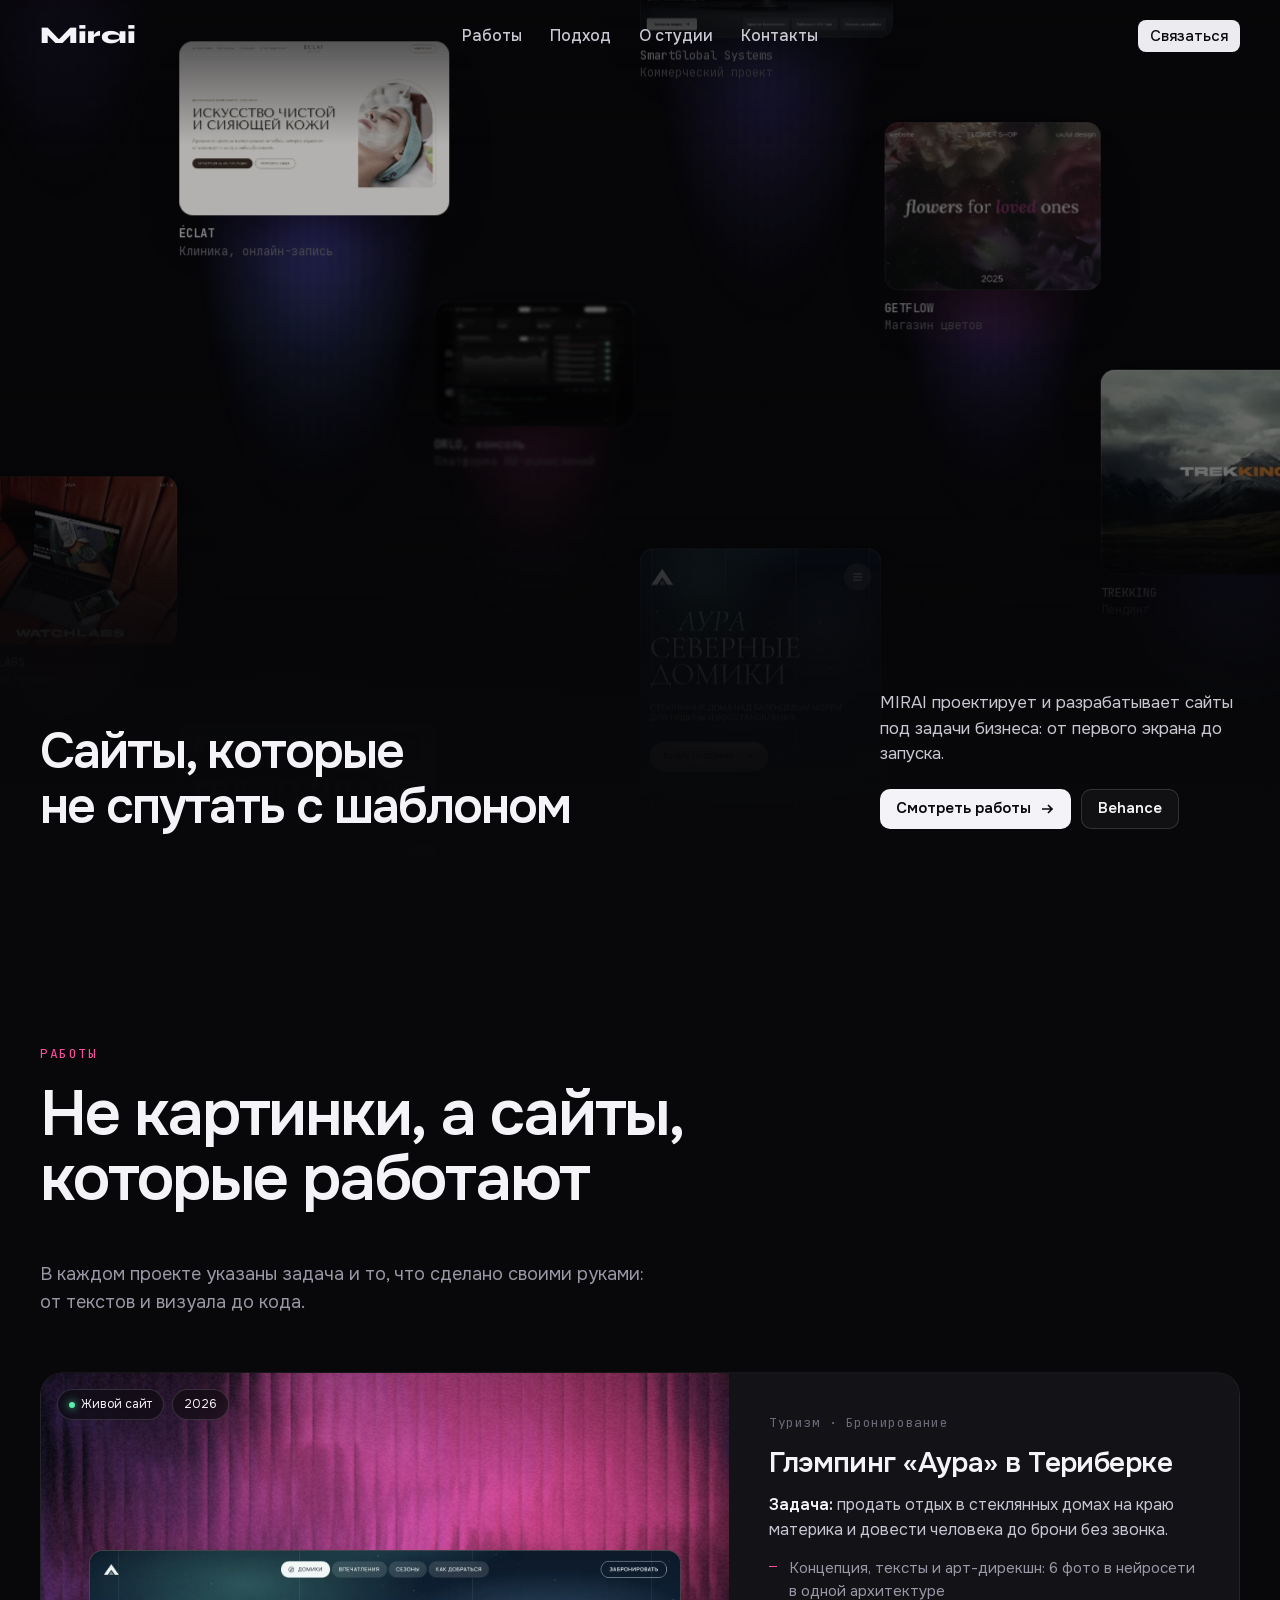
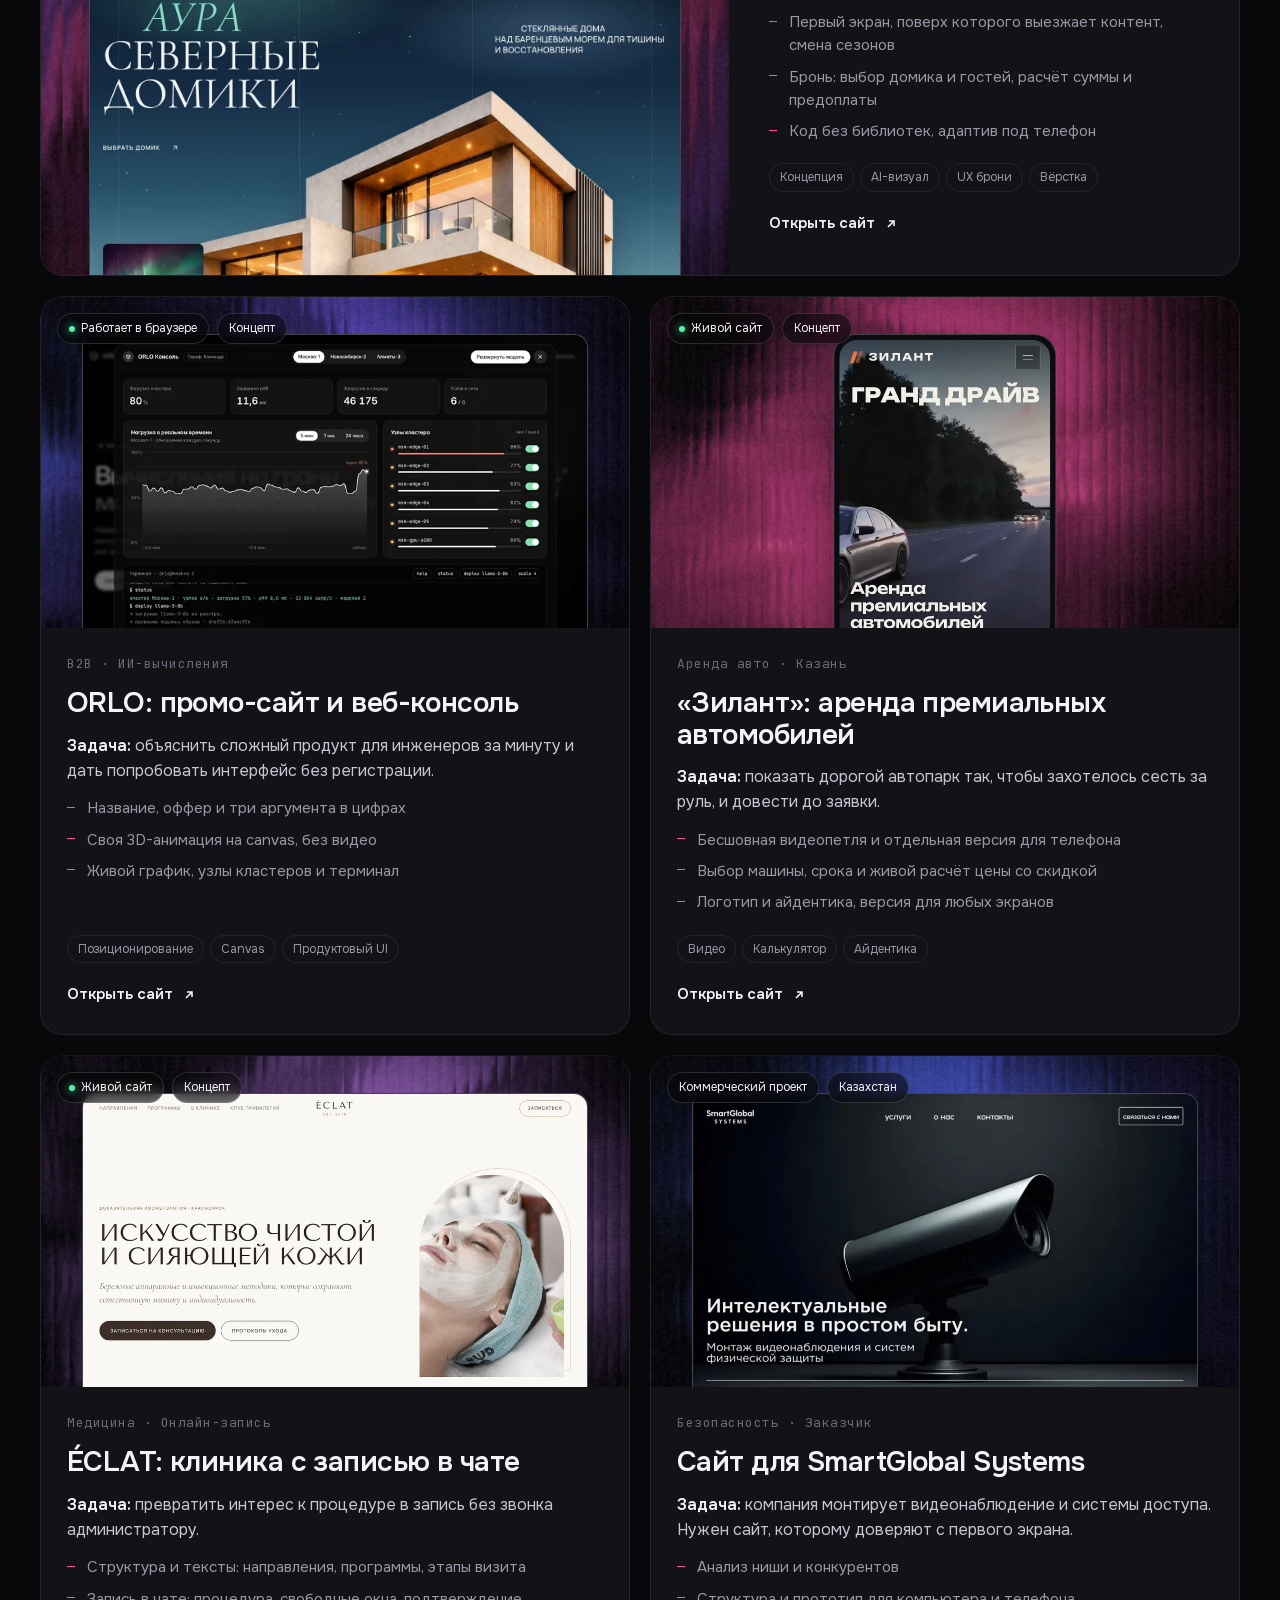
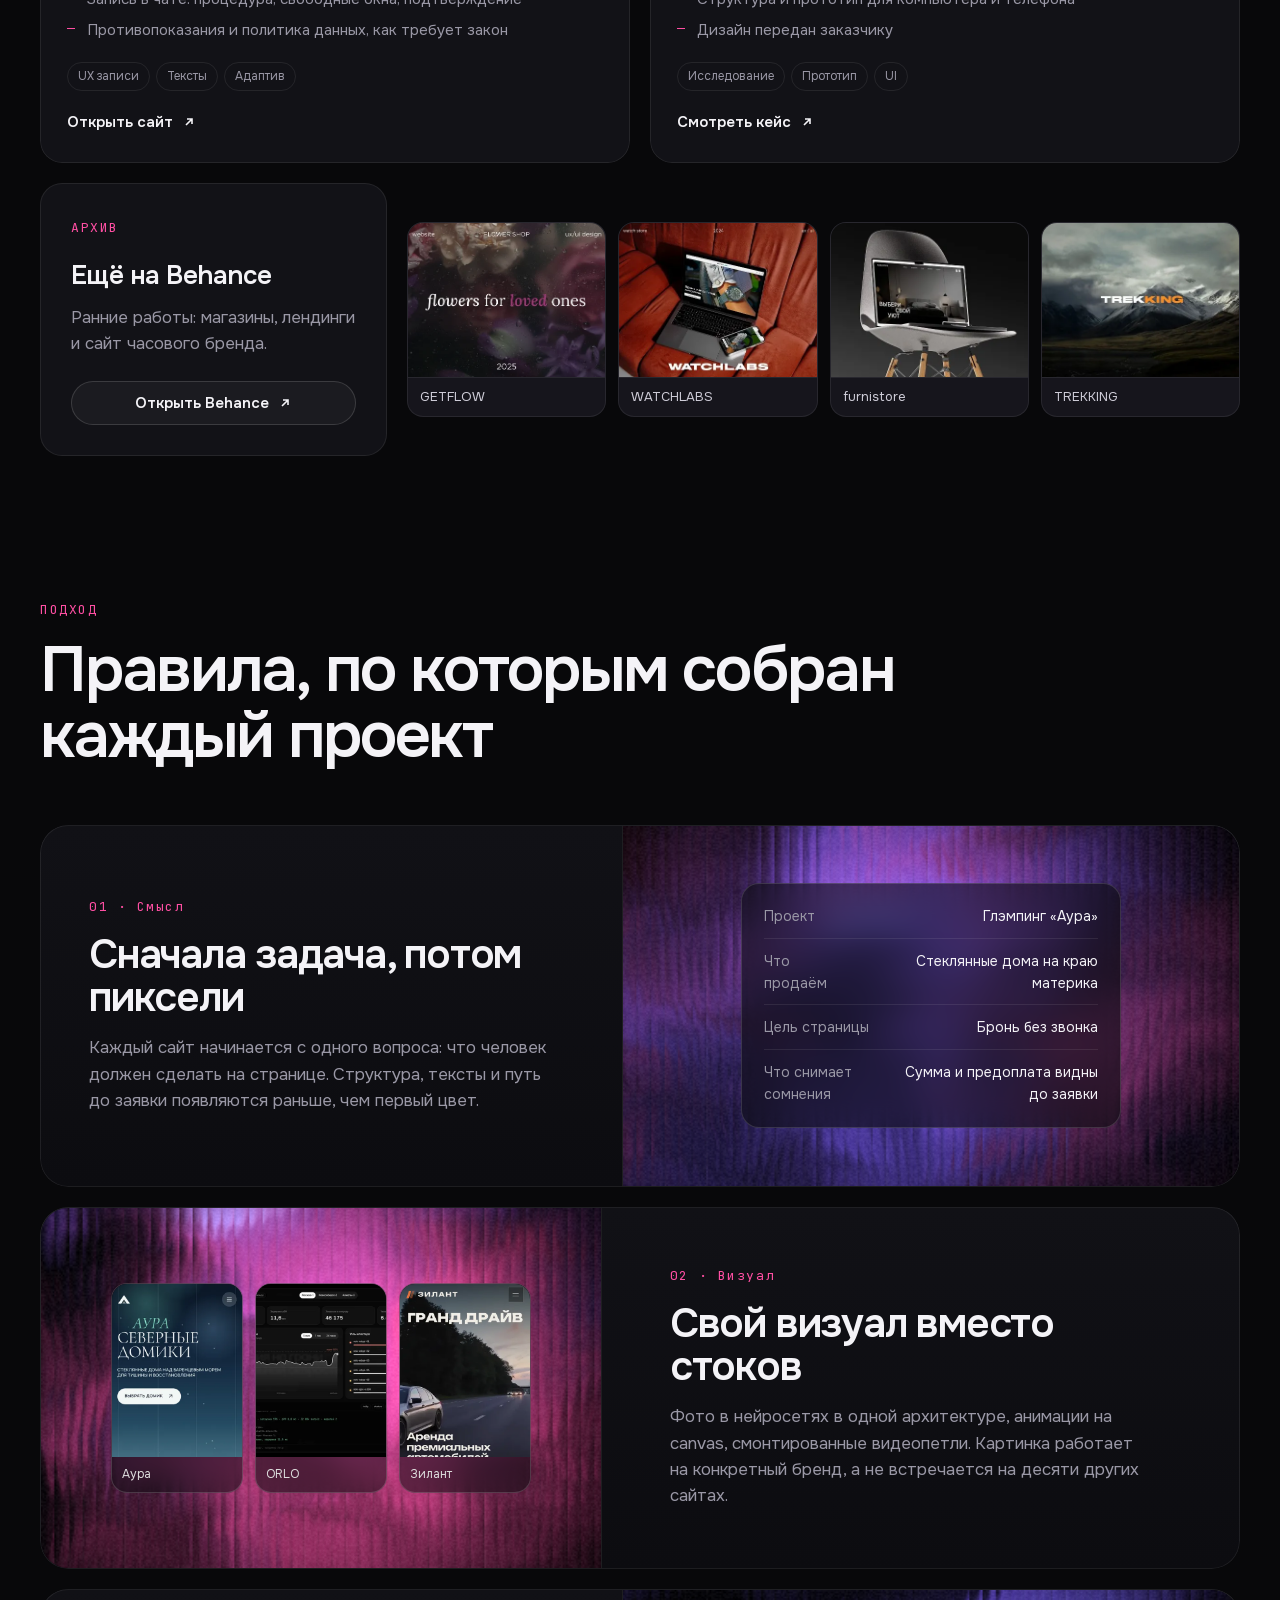
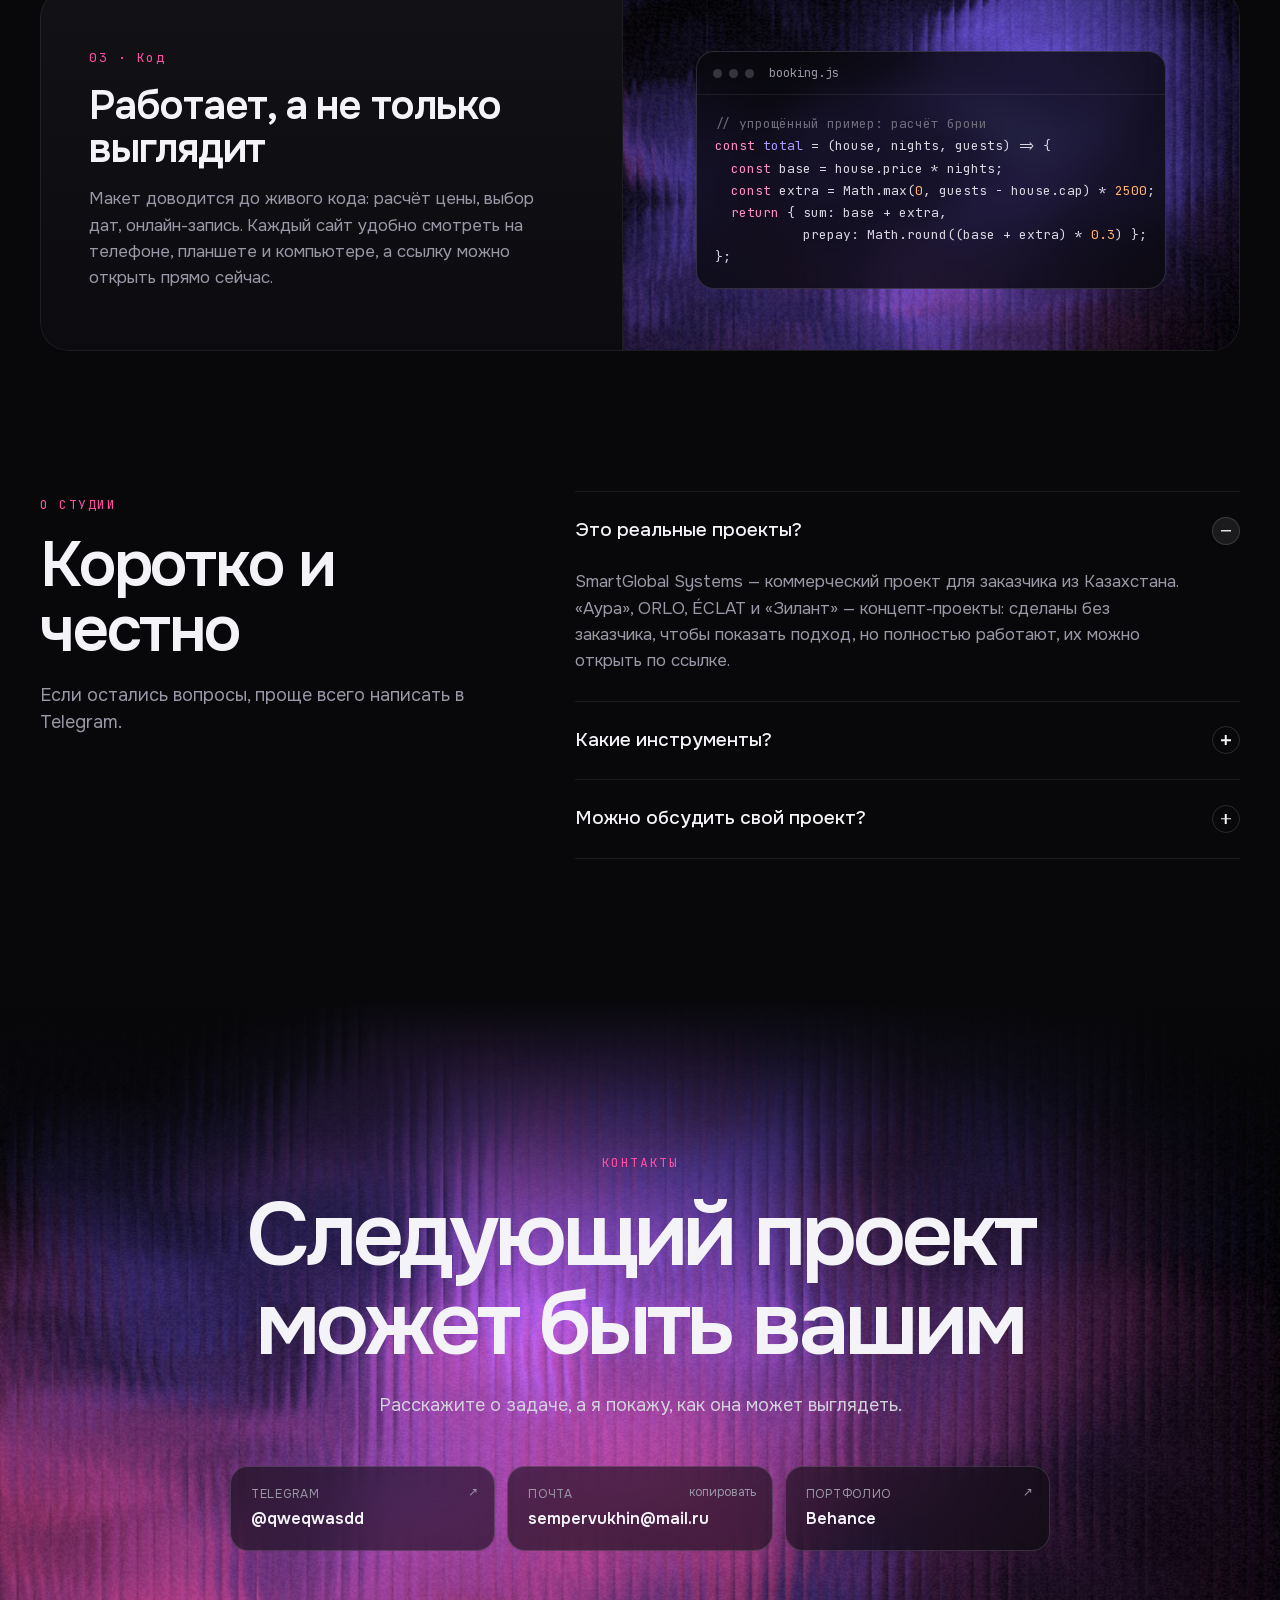
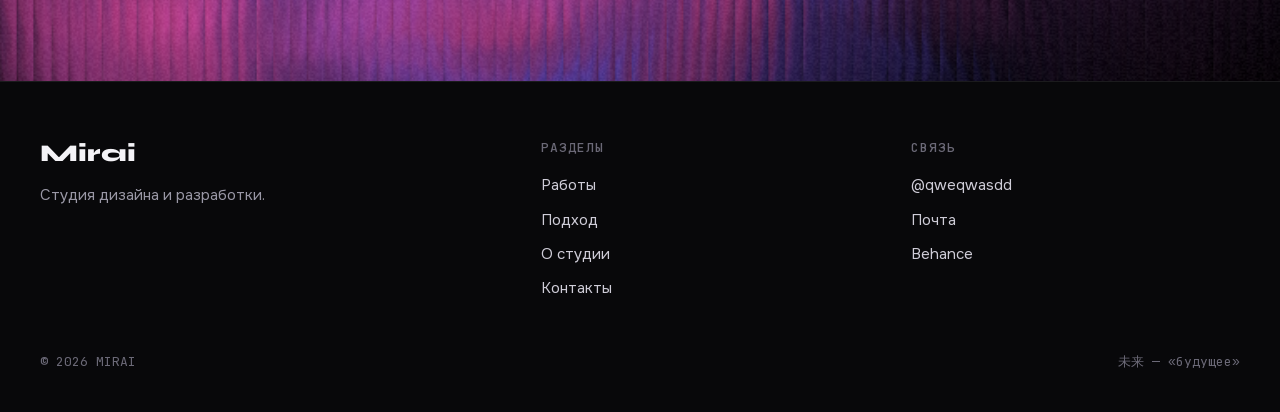
==== commit ca13efdc: "Первый экран: новый подзаголовок Co-Authored-By: Claude Opus 5.5 <noreply@anthropic.com> Claude-Sess" ====
--- a/index.html
+++ b/index.html
@@ -328,7 +328,7 @@
         </h1>
       </div>
       <div class="hero-side">
-        <p class="lead">MIRAI делает дизайн и код живых сайтов. Каждую работу можно открыть и потрогать.</p>
+        <p class="lead">MIRAI проектирует и разрабатывает сайты под задачи бизнеса: от первого экрана до запуска.</p>
         <div class="hero-actions">
           <a class="btn btn-light btn-sm" href="#work">Смотреть работы
             <svg viewBox="0 0 16 16" fill="none" stroke="currentColor" stroke-width="1.7"><path d="M3 8h10M9 4l4 4-4 4"/></svg></a>
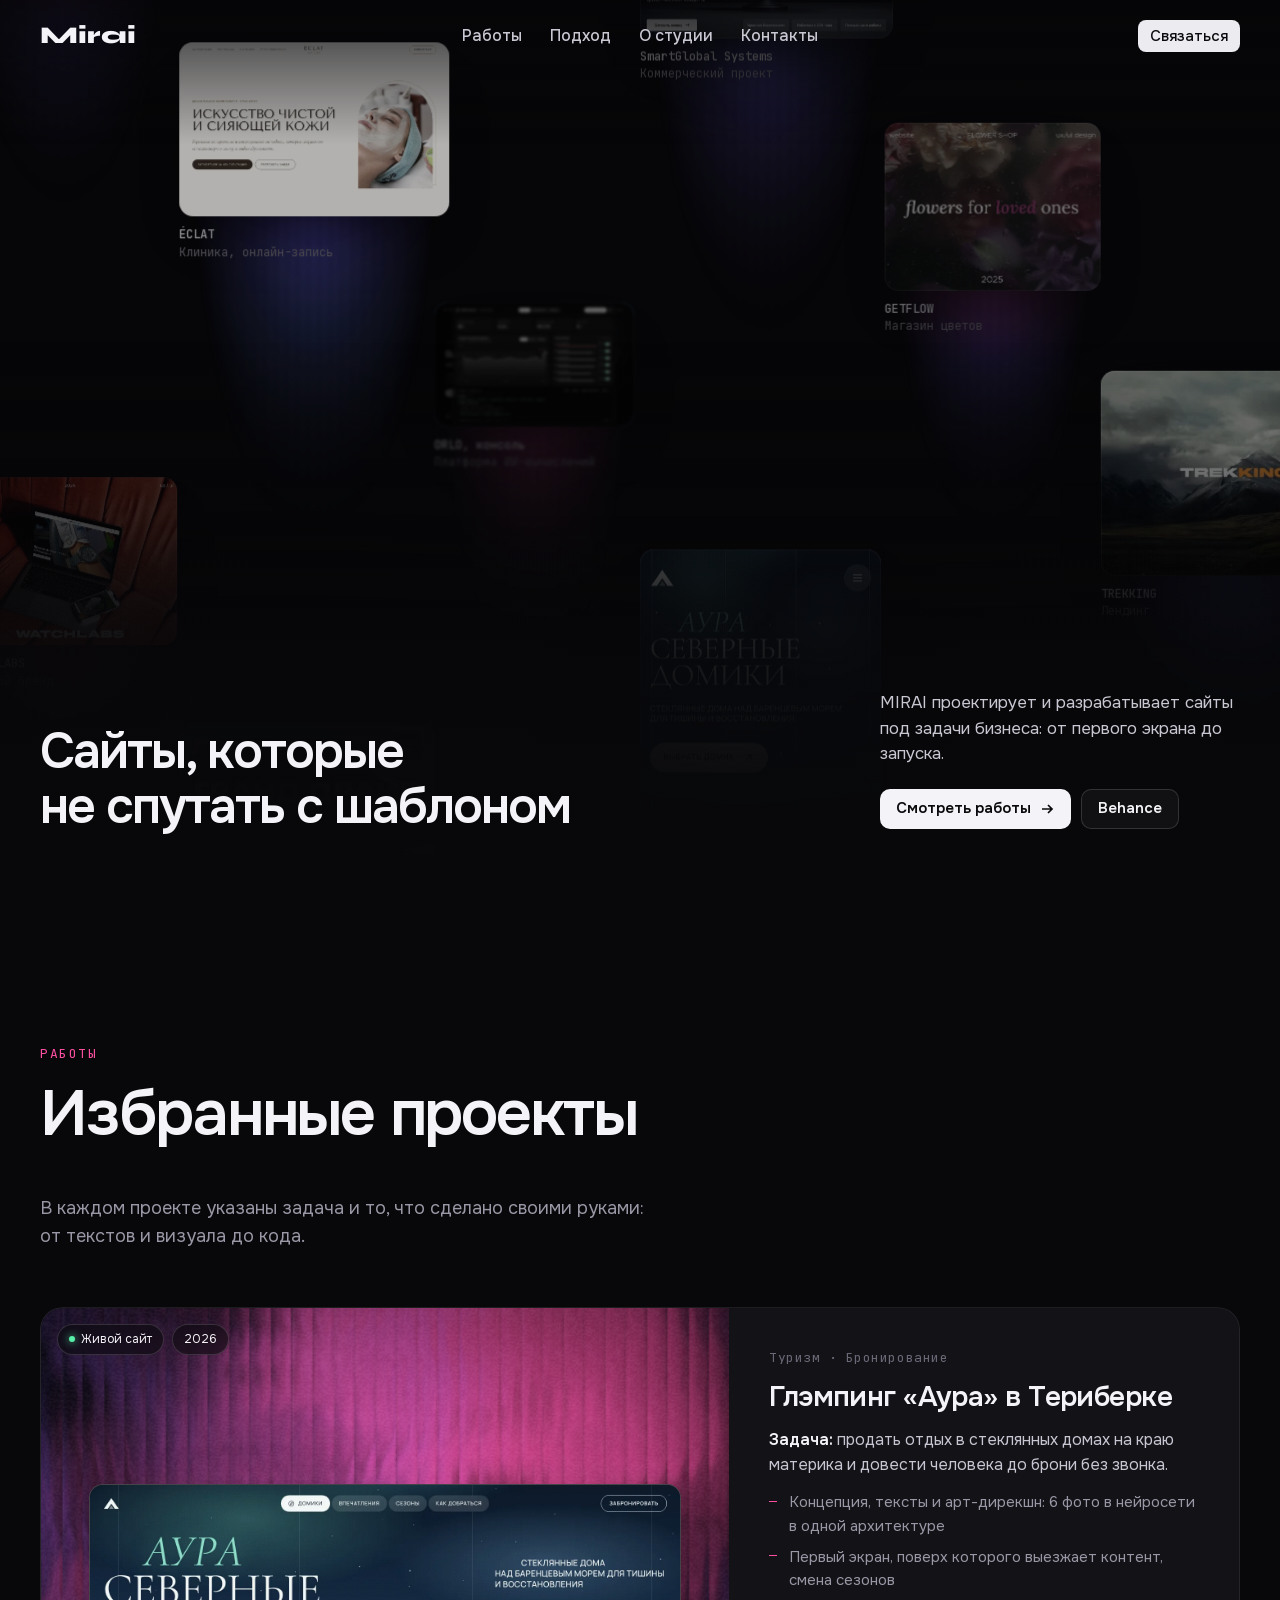
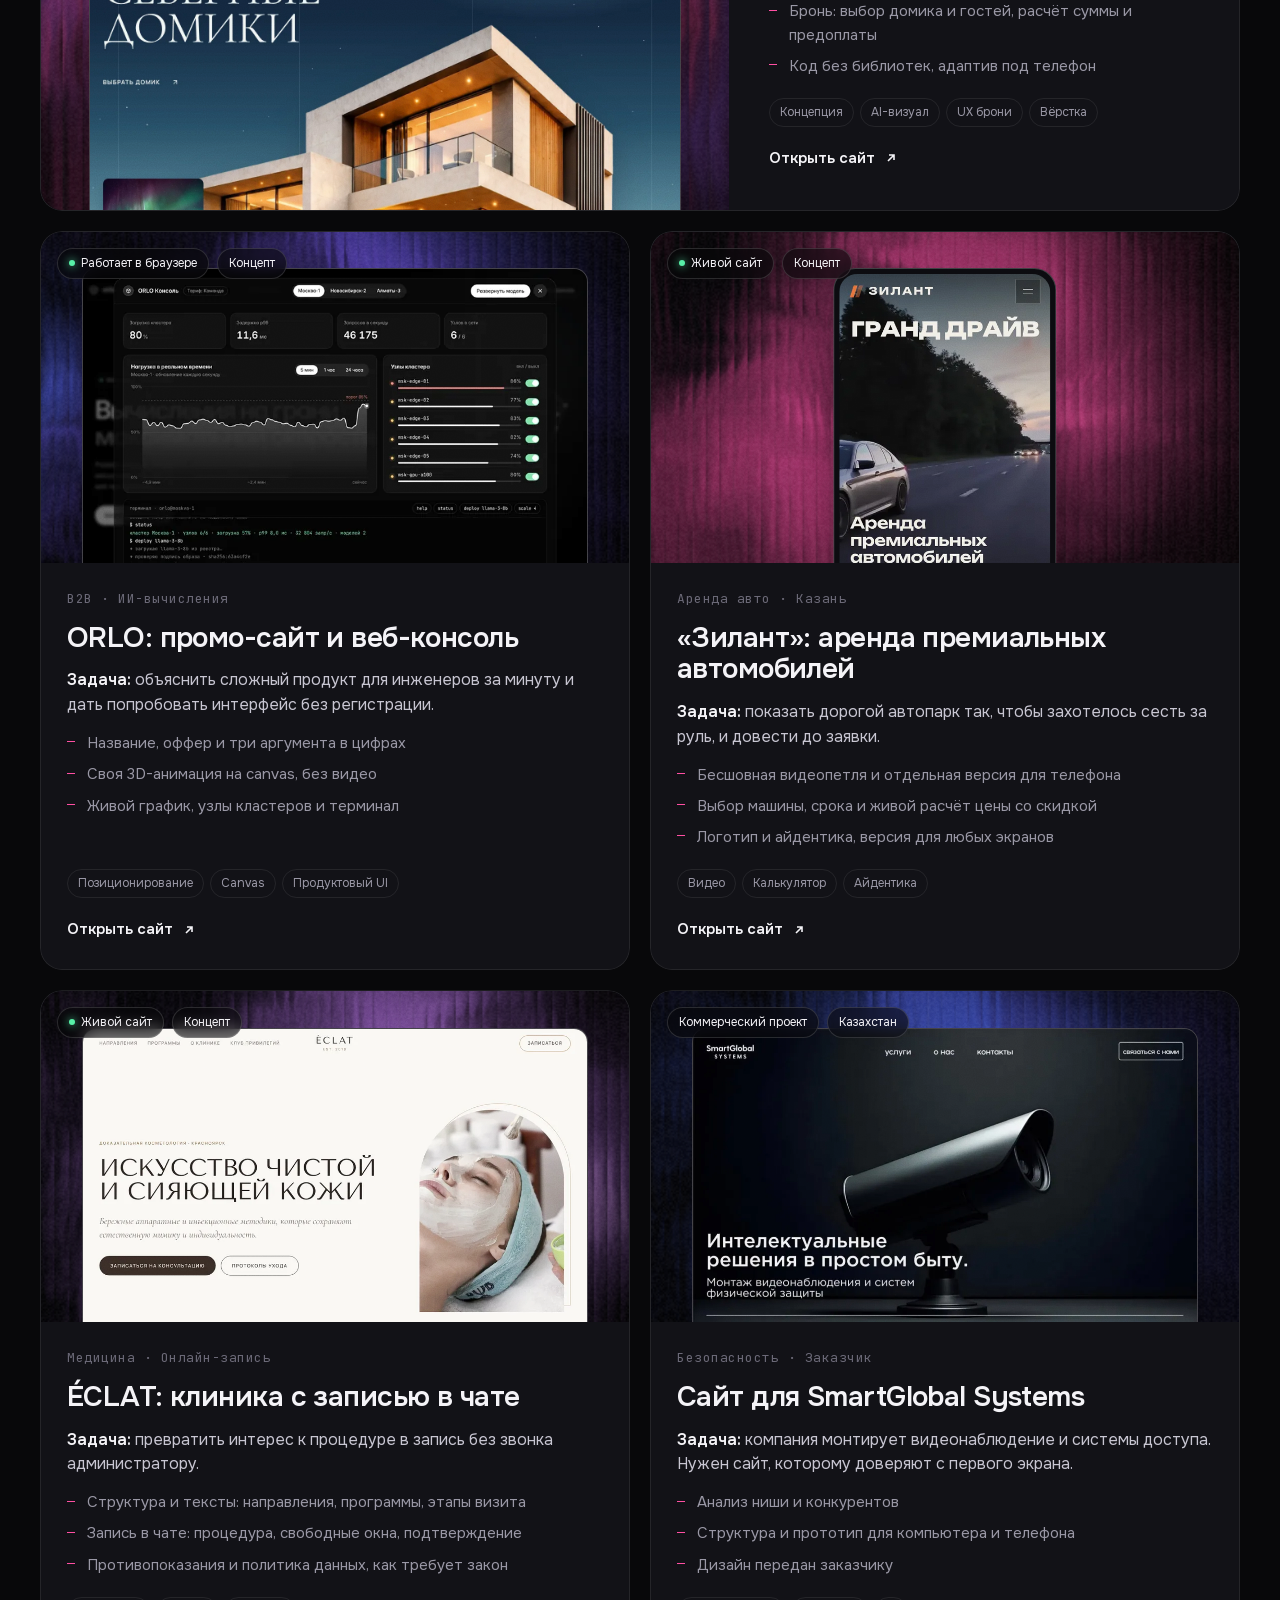
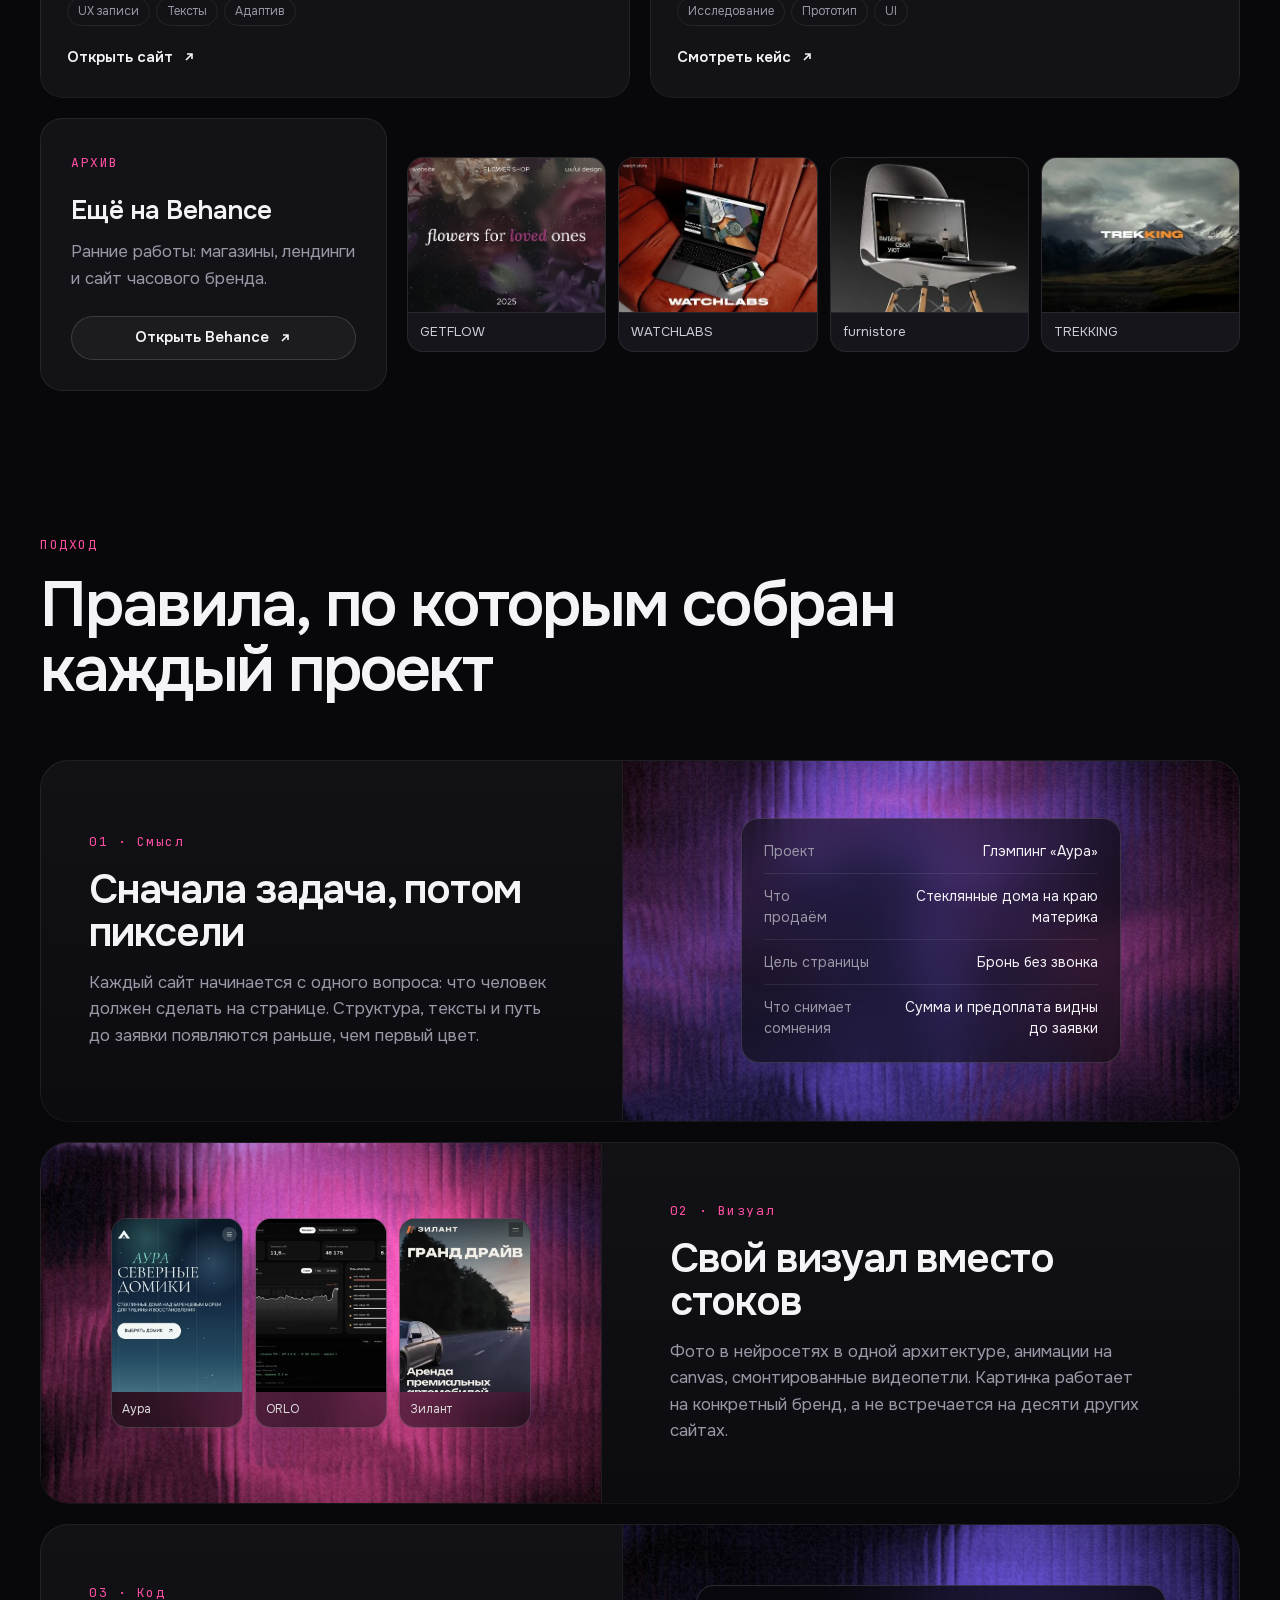
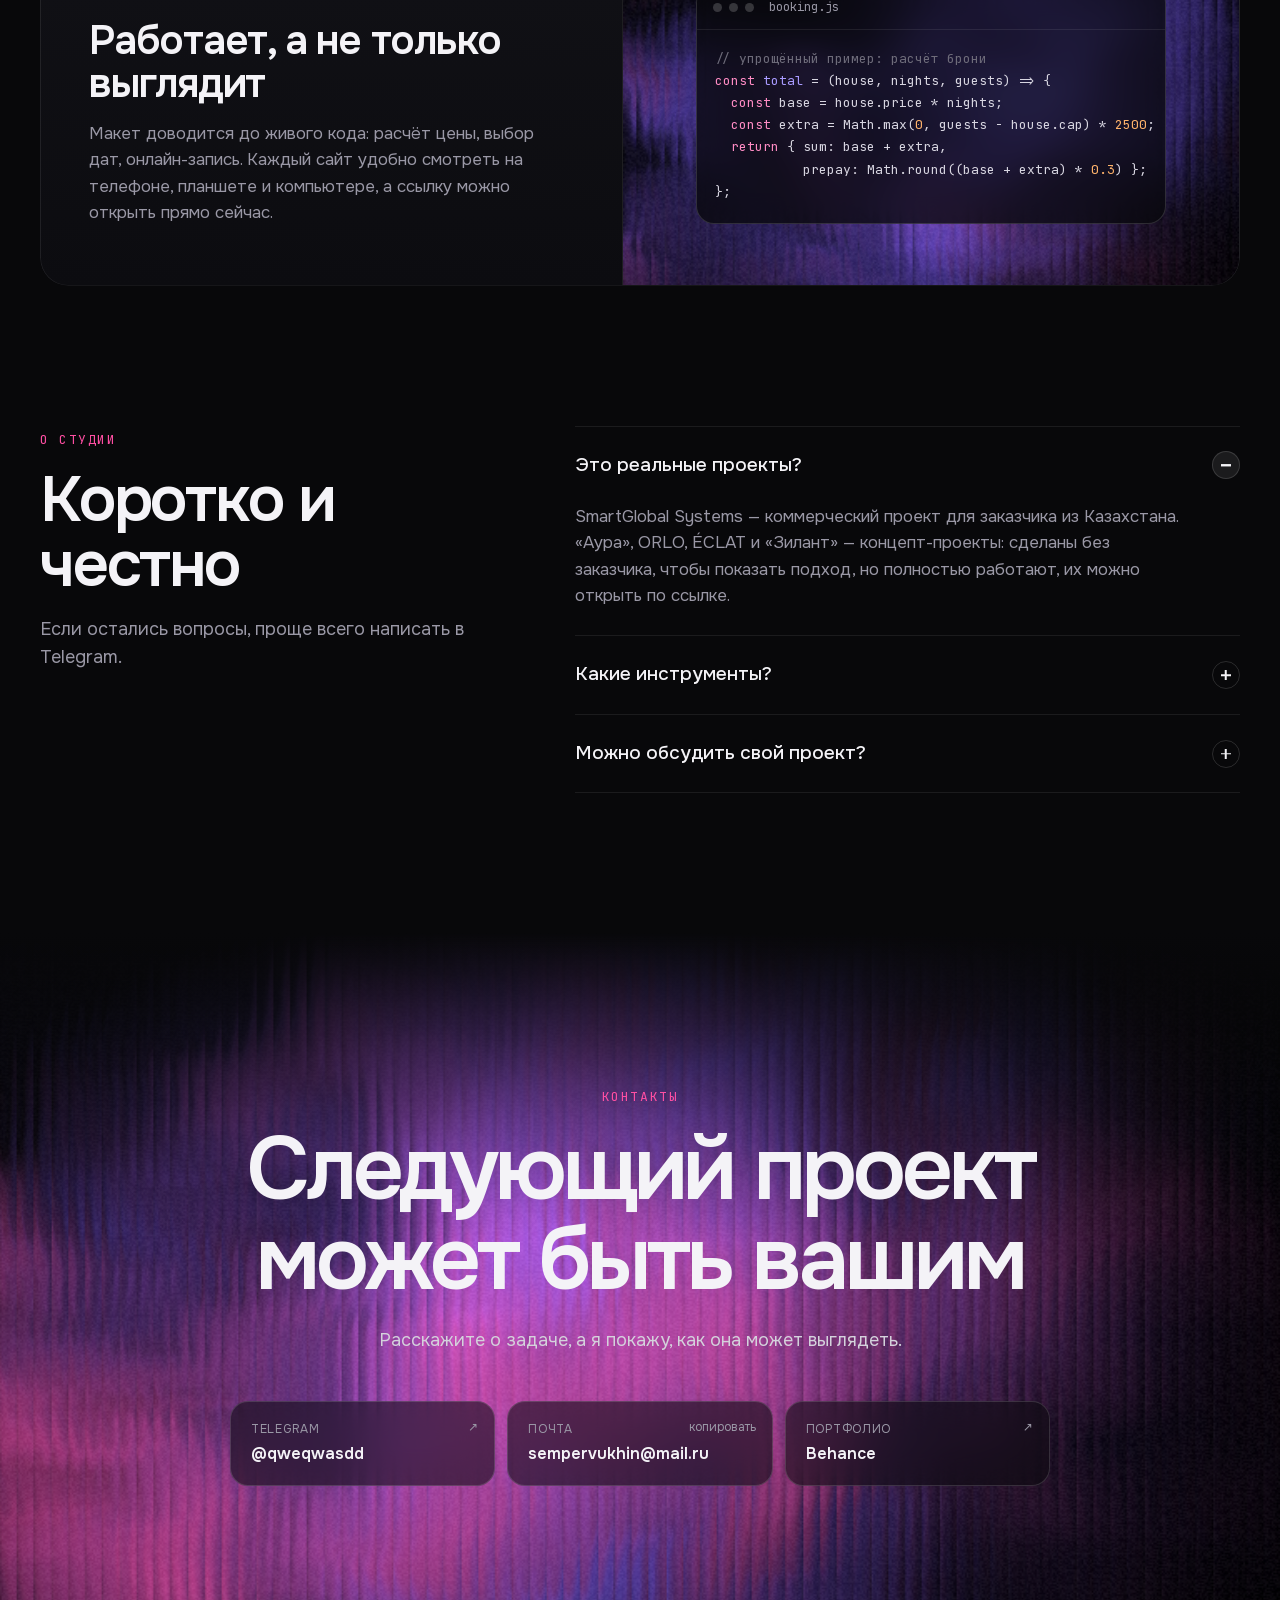
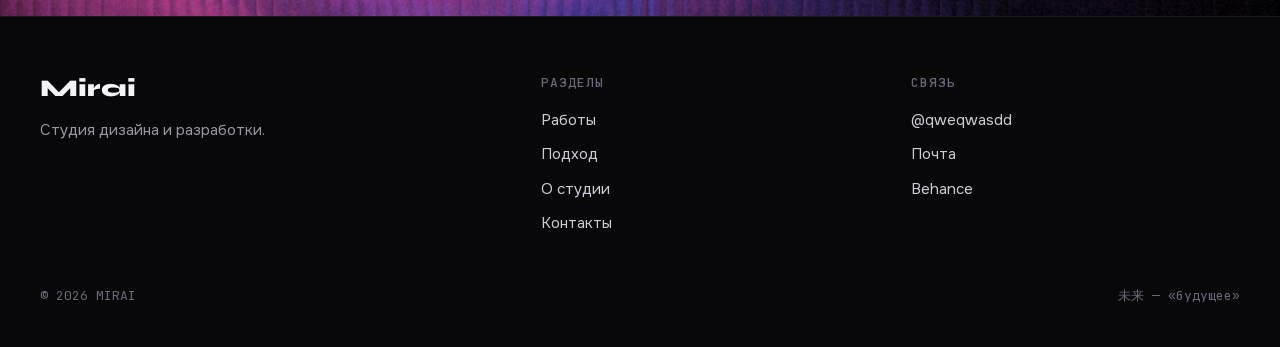
==== commit cc751bc1: "Работы: новый заголовок раздела Co-Authored-By: Claude Opus 5.5 <noreply@anthropic.com> Claude-Sessi" ====
--- a/index.html
+++ b/index.html
@@ -344,7 +344,7 @@
       <div class="sec-head rv">
         <div>
           <span class="eyebrow mono">Работы</span>
-          <h2>Не картинки, а сайты, которые работают</h2>
+          <h2>Избранные проекты</h2>
         </div>
         <p class="sub">В каждом проекте указаны задача и то, что сделано своими руками: от текстов и визуала до кода.</p>
       </div>
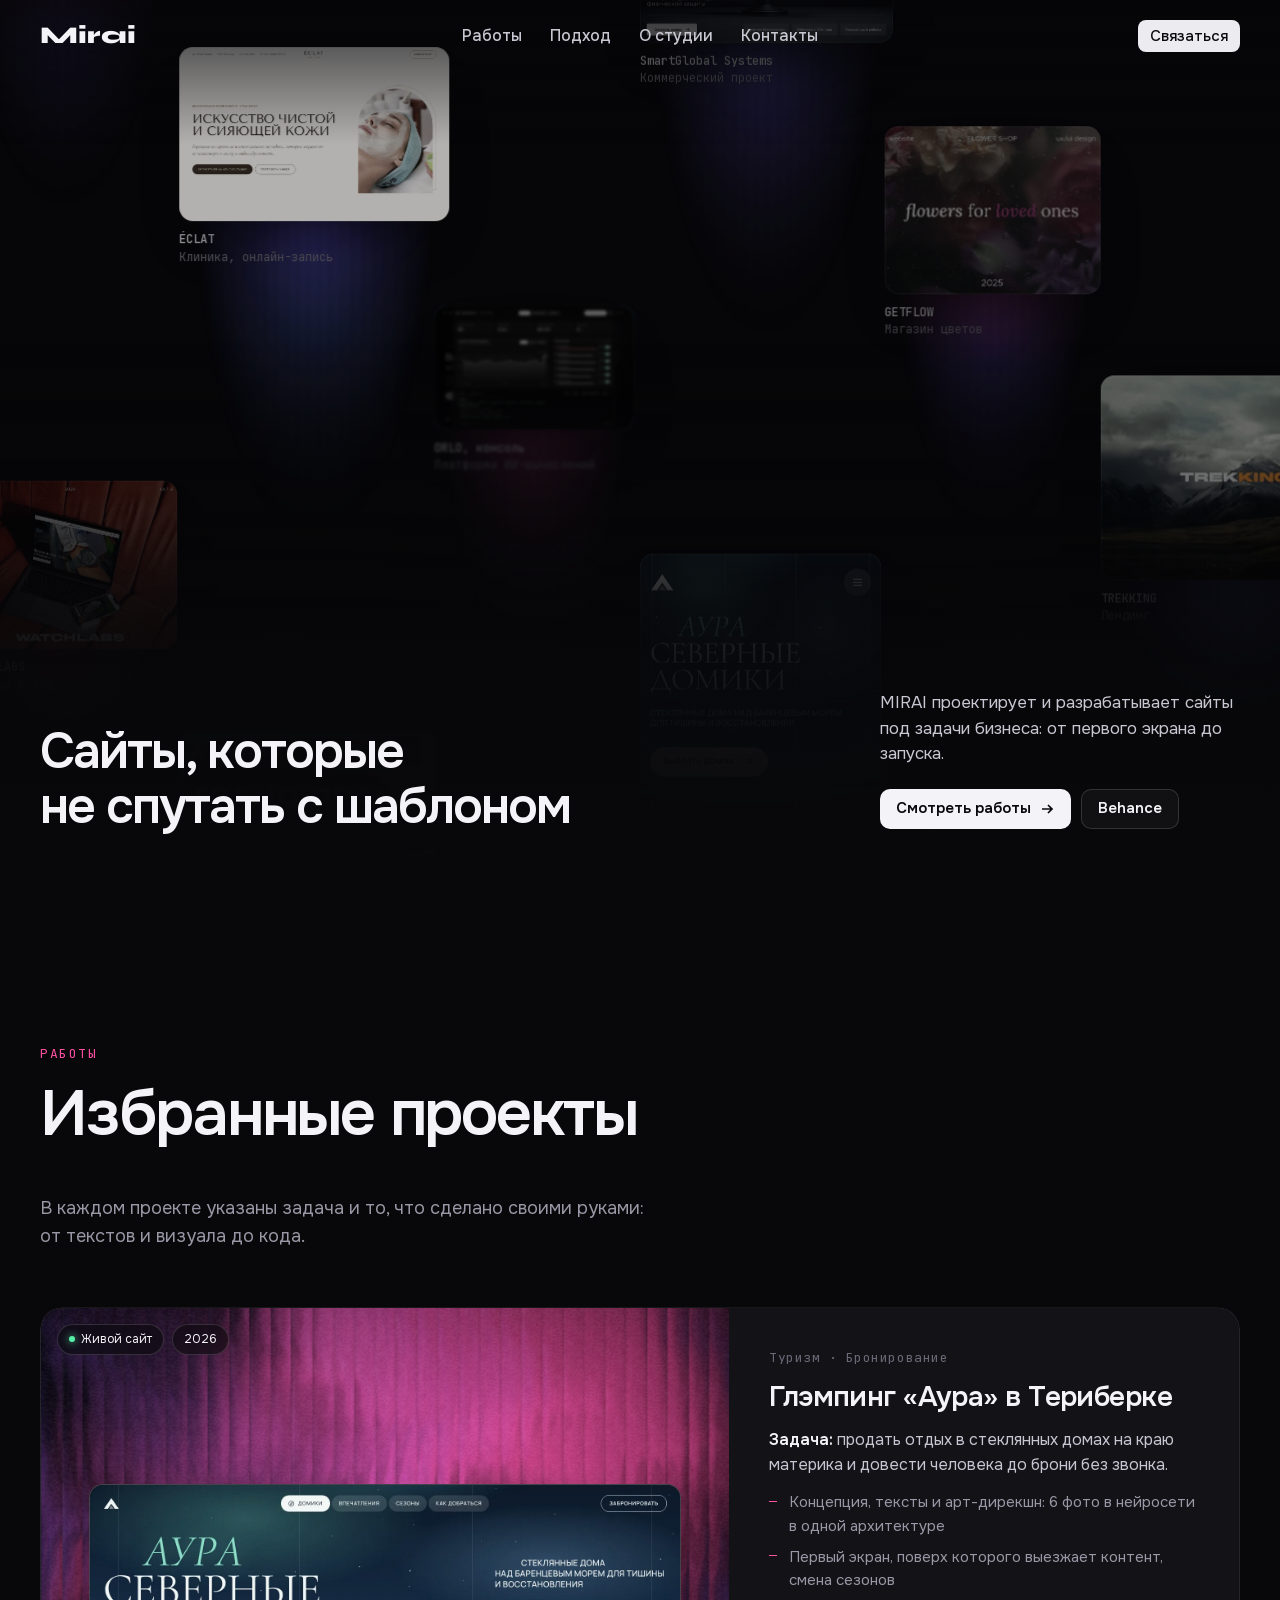
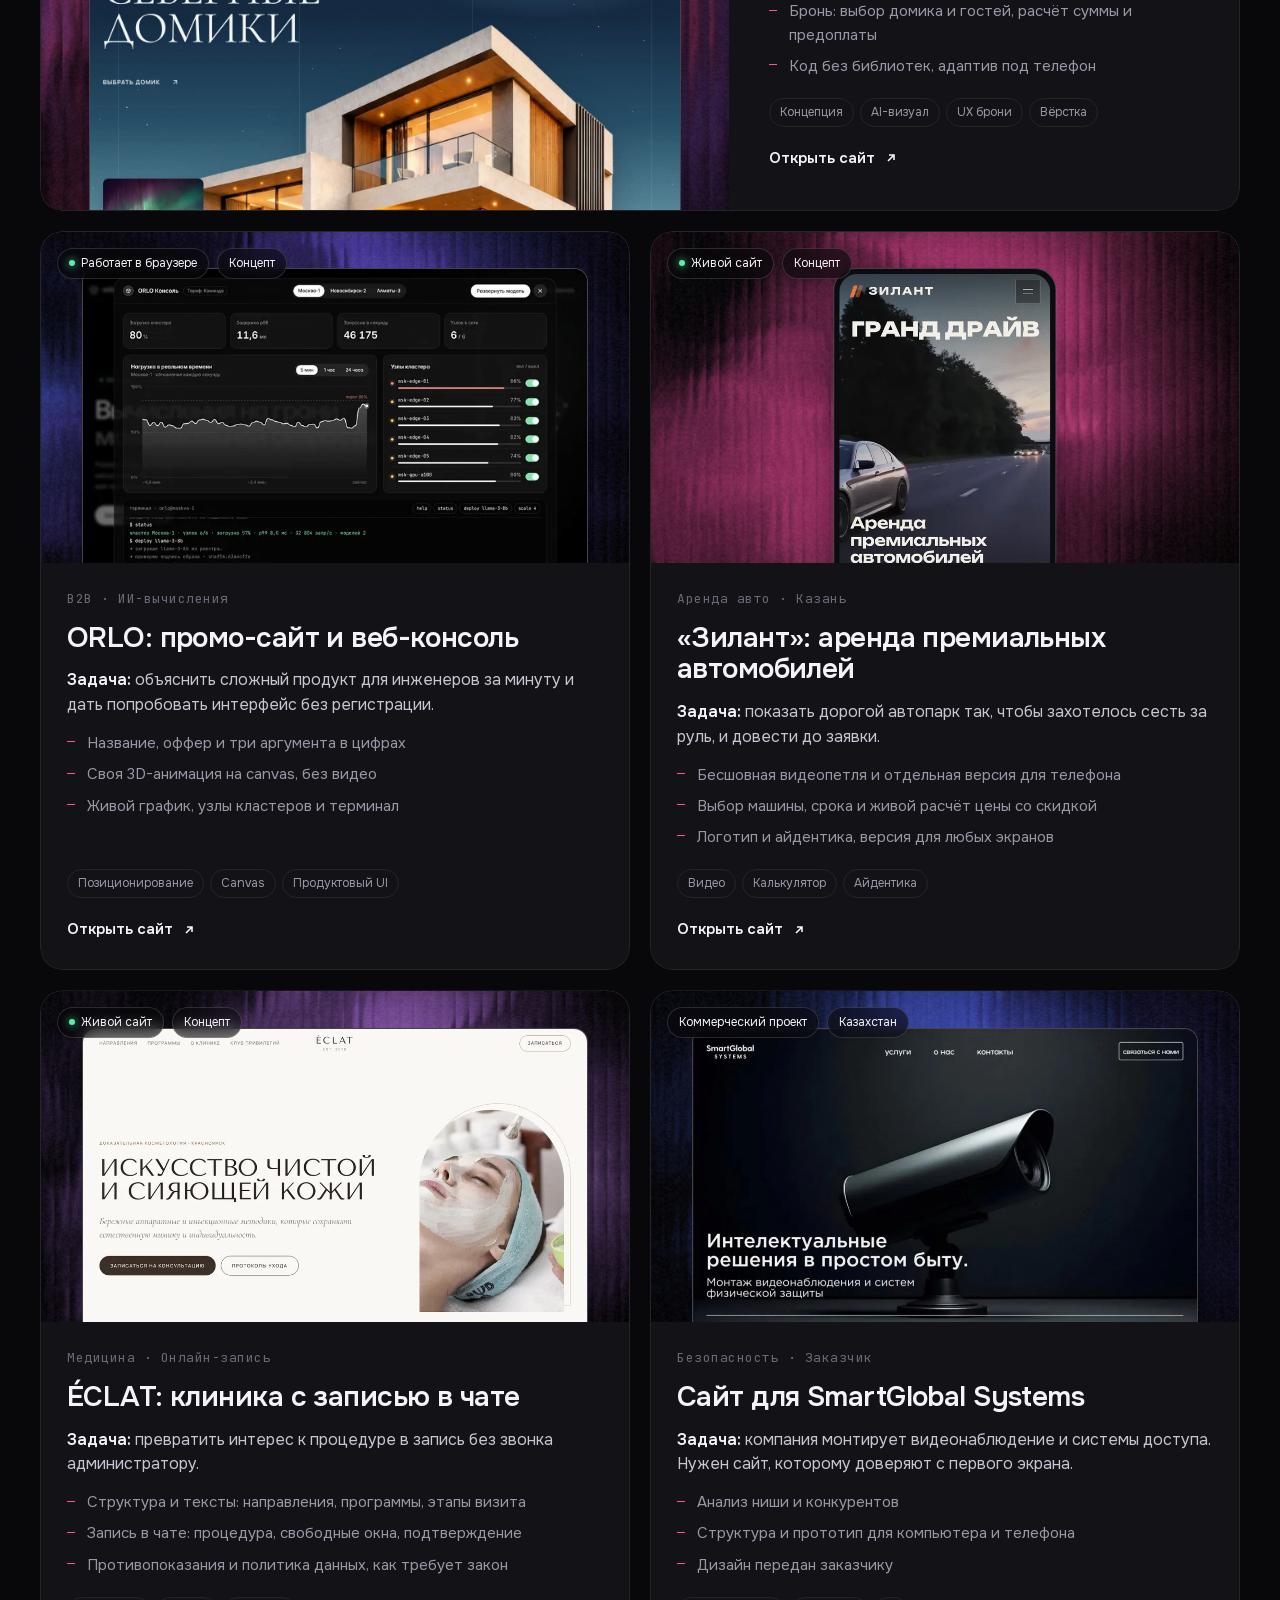
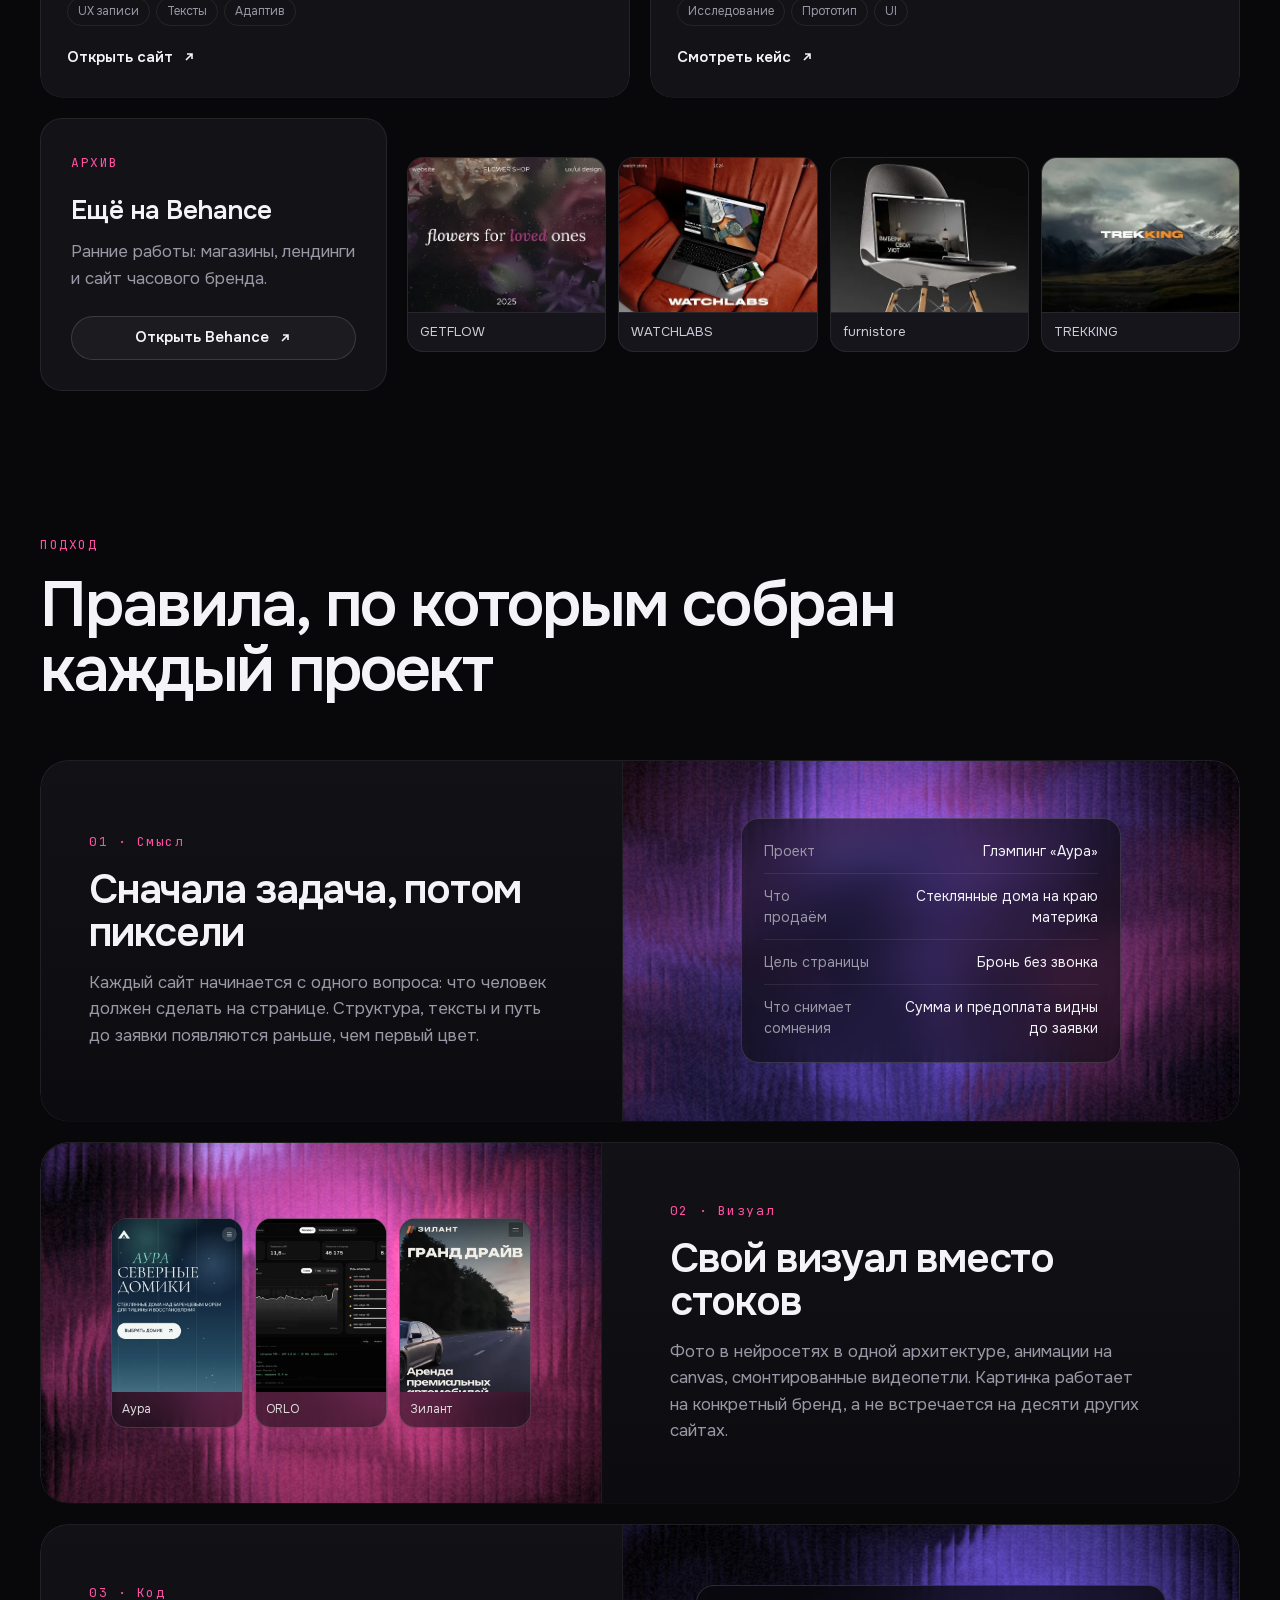
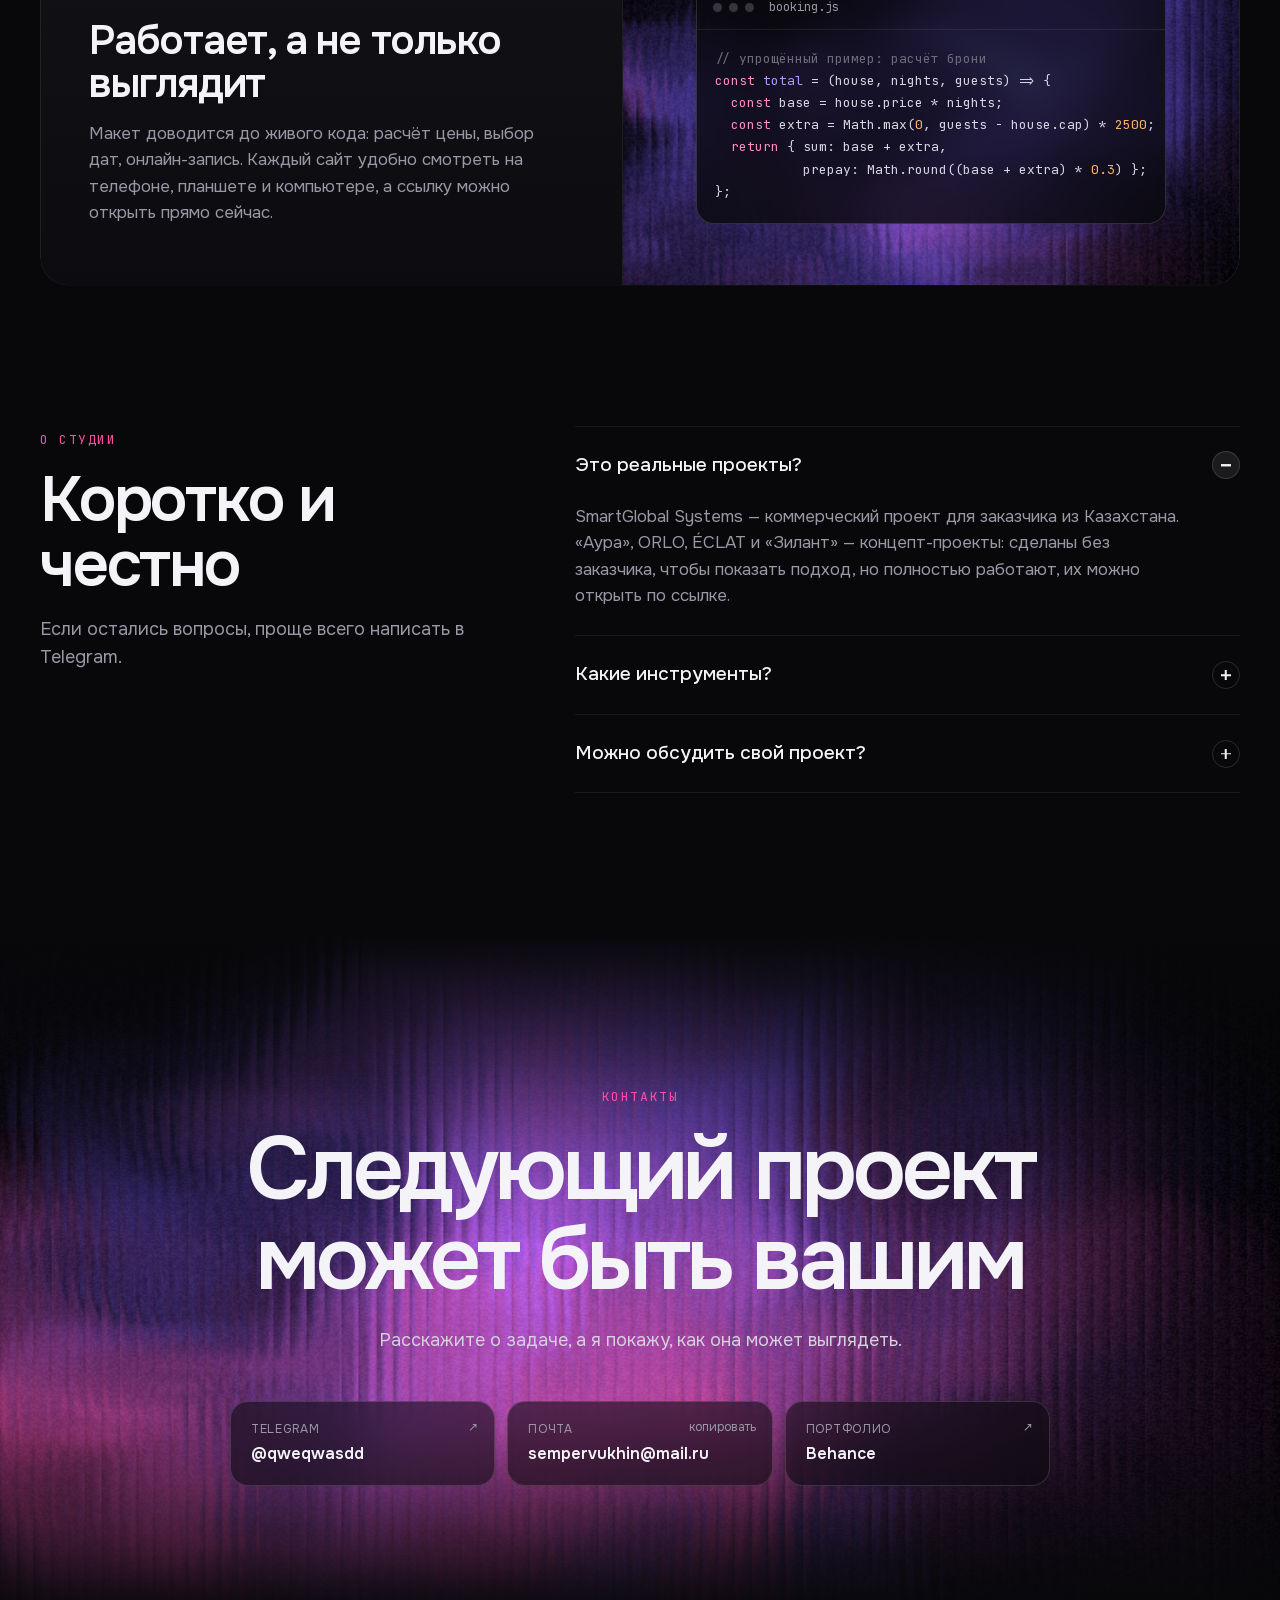
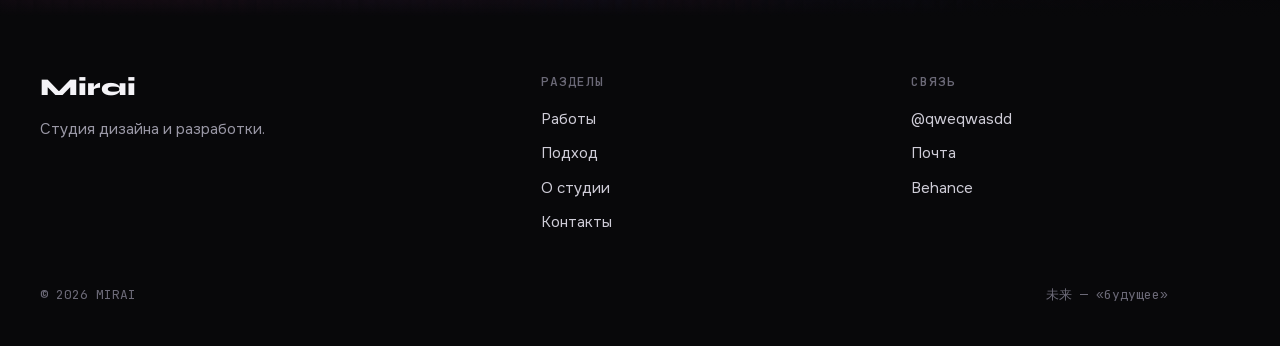
==== commit 926a095c: "Полировка: углы карточек, переход контактов в подвал, отступ под кнопку «наверх» Co-Authored-By: Cla" ====
--- a/index.html
+++ b/index.html
@@ -121,7 +121,7 @@
 /* ---------- works ---------- */
 .works{display:grid;grid-template-columns:repeat(6,1fr);gap:20px}
 .work{clip-path:inset(0 round var(--radius));grid-column:span 3;display:flex;flex-direction:column;border-radius:var(--radius);background:var(--card);border:1px solid var(--line);overflow:hidden;transition:transform .35s cubic-bezier(.2,.7,.2,1),border-color .3s}
-.work:hover{transform:translateY(-4px);border-color:var(--line-2)}
+.work:hover{transform:translateY(-4px) translateZ(0);border-color:var(--line-2)}
 .work.wide{grid-column:span 6;display:grid;grid-template-columns:1.35fr 1fr}
 .work.third{grid-column:span 2}
 .look{position:relative;aspect-ratio:4/3;overflow:hidden;isolation:isolate}
@@ -296,6 +296,25 @@
   .fc{transition:none}
   *{transition-duration:.01ms!important}
 }
+
+/* CORNER-GUARD: keep live gradients inside rounded corners on every GPU */
+.work,.step{-webkit-mask-image:-webkit-radial-gradient(white,black);mask-image:linear-gradient(#000,#000);transform:translateZ(0)}
+.work .look{border-radius:calc(var(--radius) - 1px) calc(var(--radius) - 1px) 0 0}
+.work.wide .look{border-radius:calc(var(--radius) - 1px) 0 0 calc(var(--radius) - 1px)}
+.look canvas.lg,.step-vis canvas{border-radius:inherit}
+.step-vis{border-radius:0 27px 27px 0}
+.step:nth-child(even) .step-vis{border-radius:27px 0 0 27px}
+@media (max-width:1000px){
+  .work.wide .look{border-radius:calc(var(--radius) - 1px) calc(var(--radius) - 1px) 0 0}
+  .step-vis,.step:nth-child(even) .step-vis{border-radius:0 0 27px 27px;border-left:0;border-right:0;border-top:1px solid var(--line)}
+}
+
+/* SEAM-FIX */
+.cta::after{content:"";position:absolute;inset:auto 0 0;height:30%;background:linear-gradient(transparent,var(--bg));z-index:-1;pointer-events:none}
+footer{border-top:0}
+.copy{padding-right:72px}
+@media (max-width:720px){.copy{padding-right:64px}}
+
 </style>
 </head>
 <body>
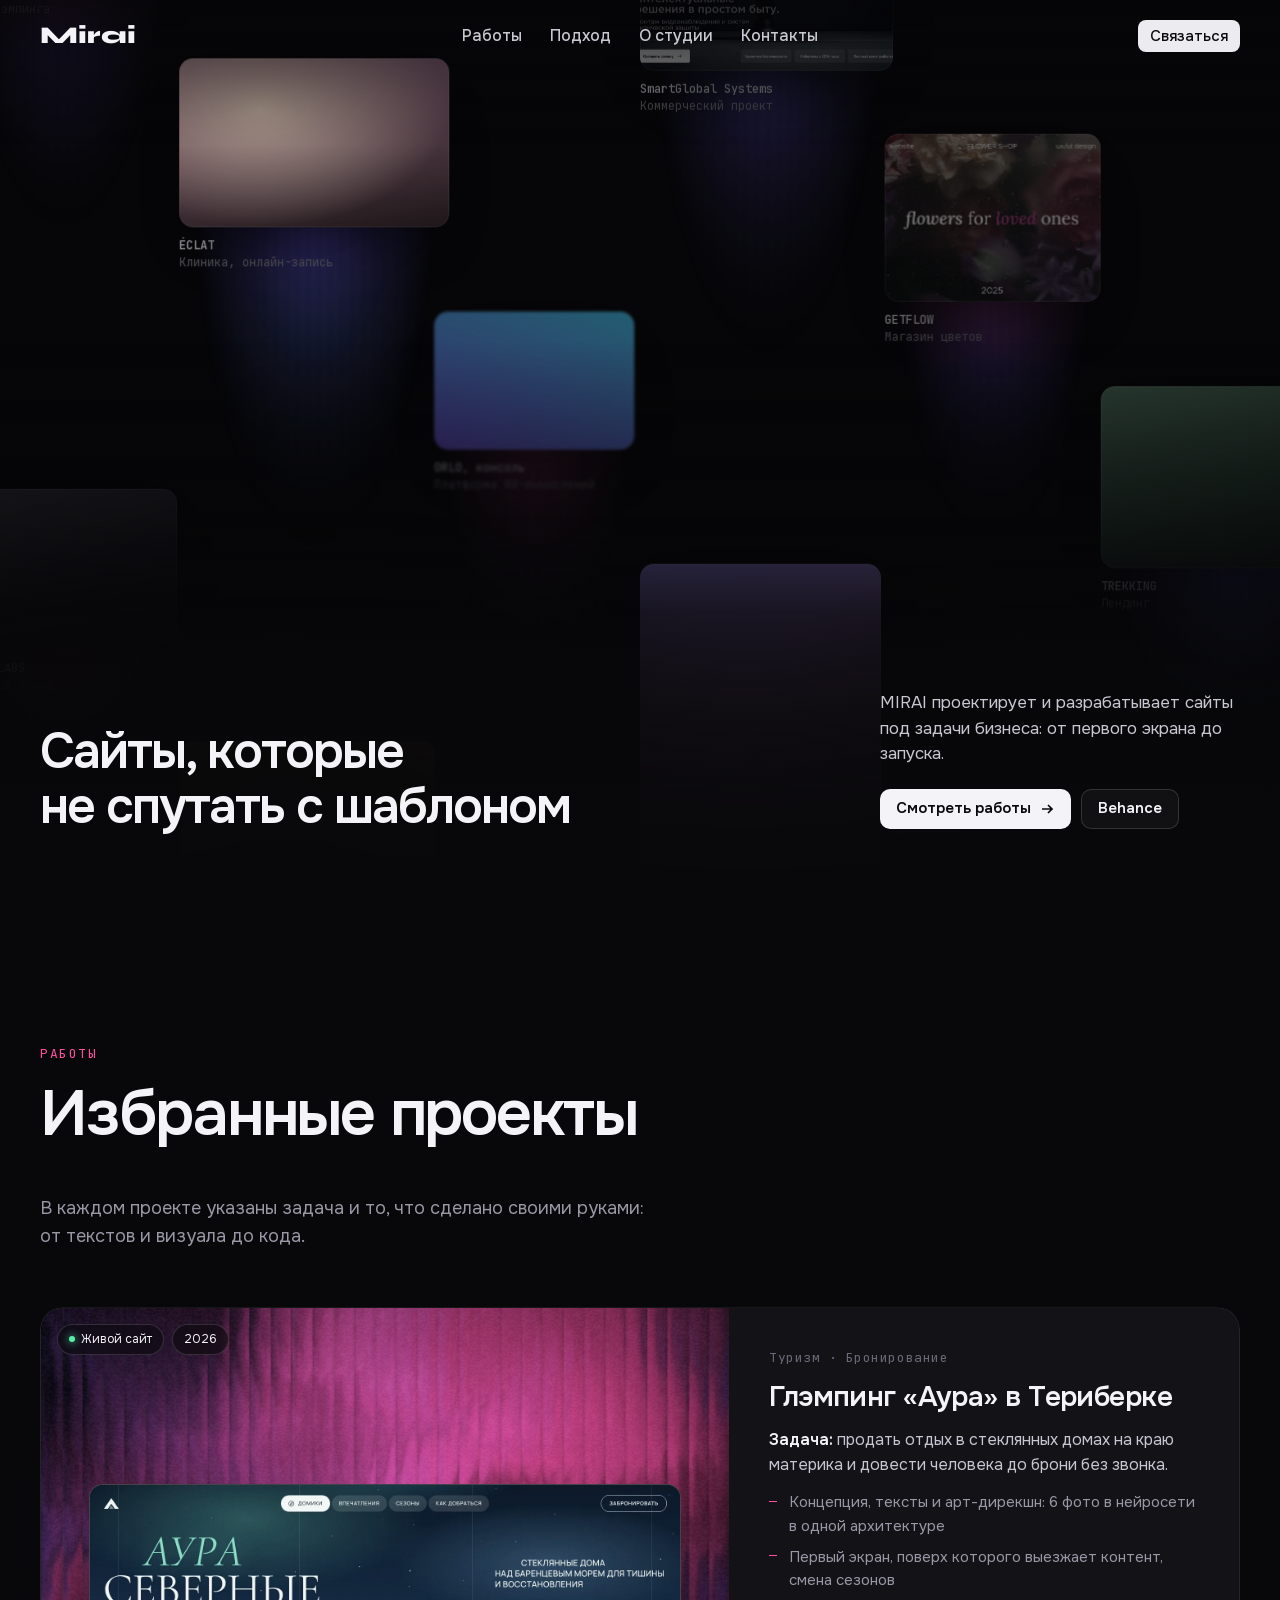
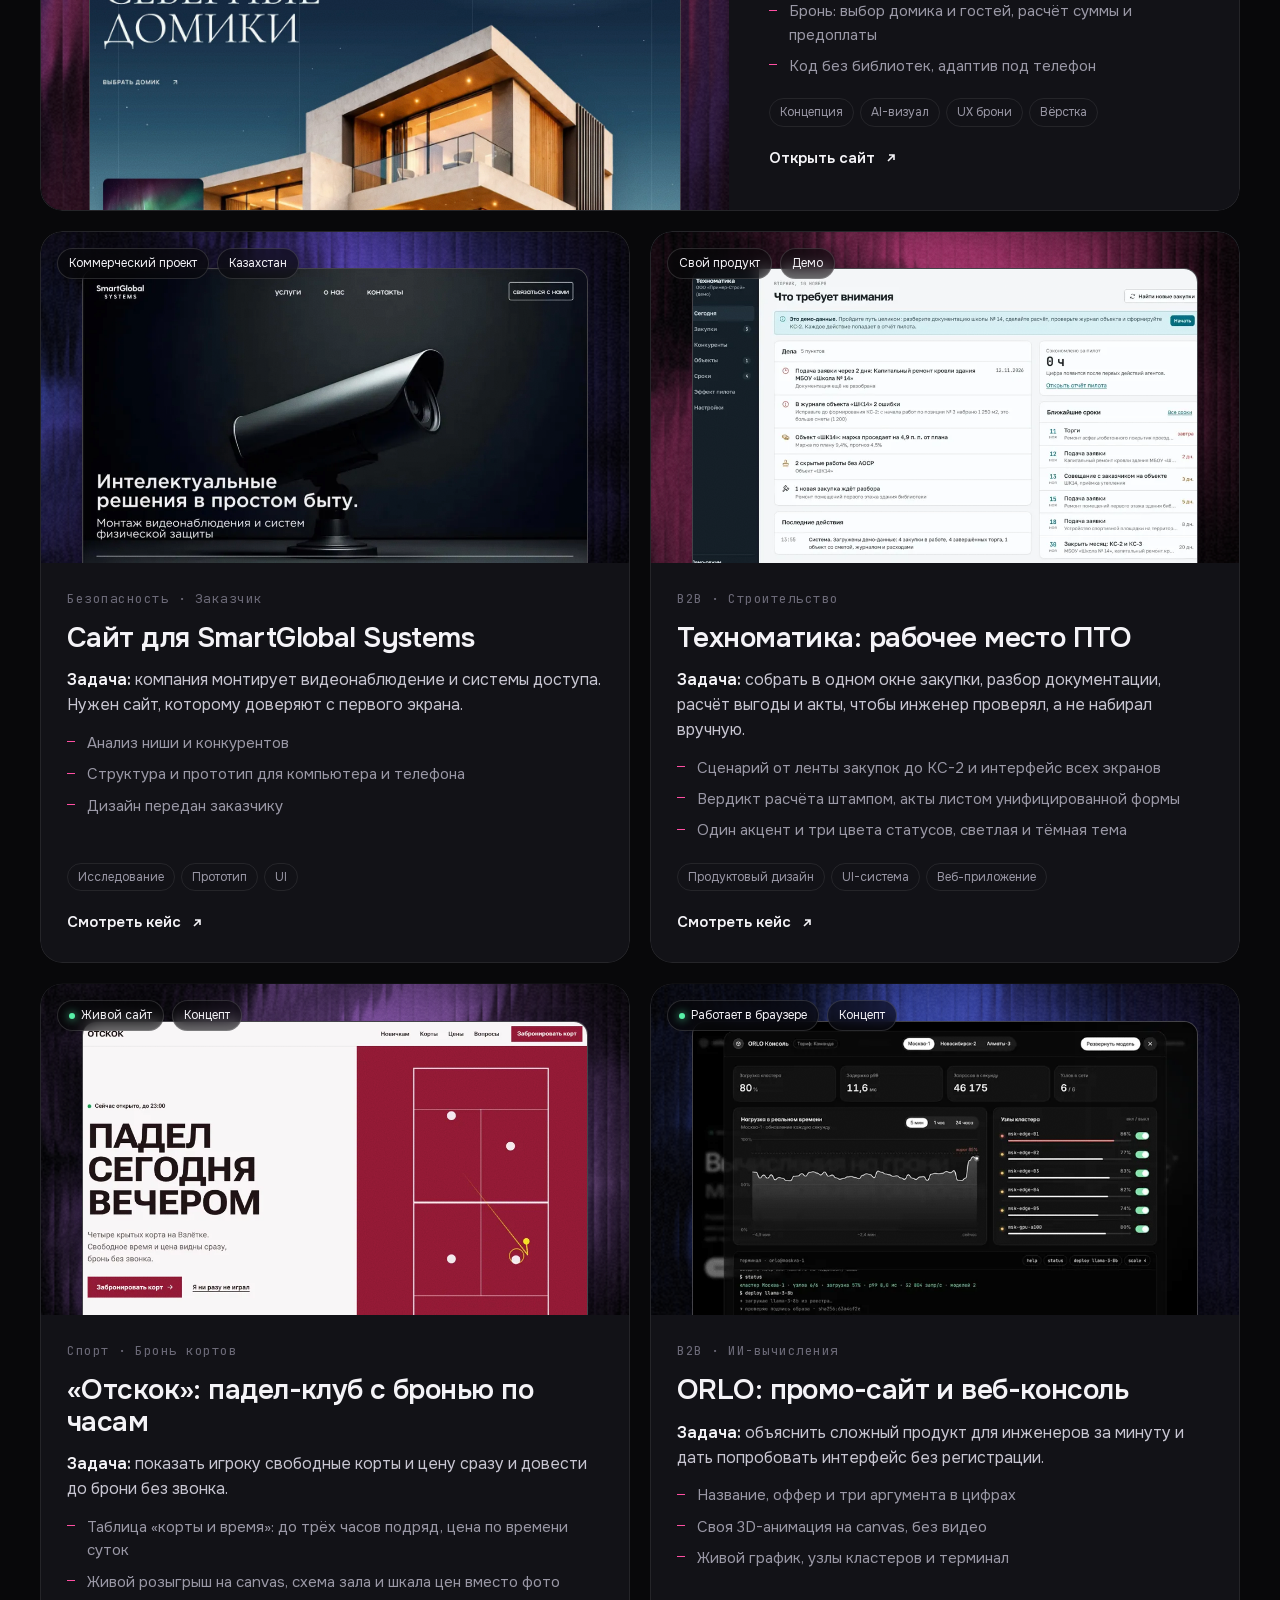
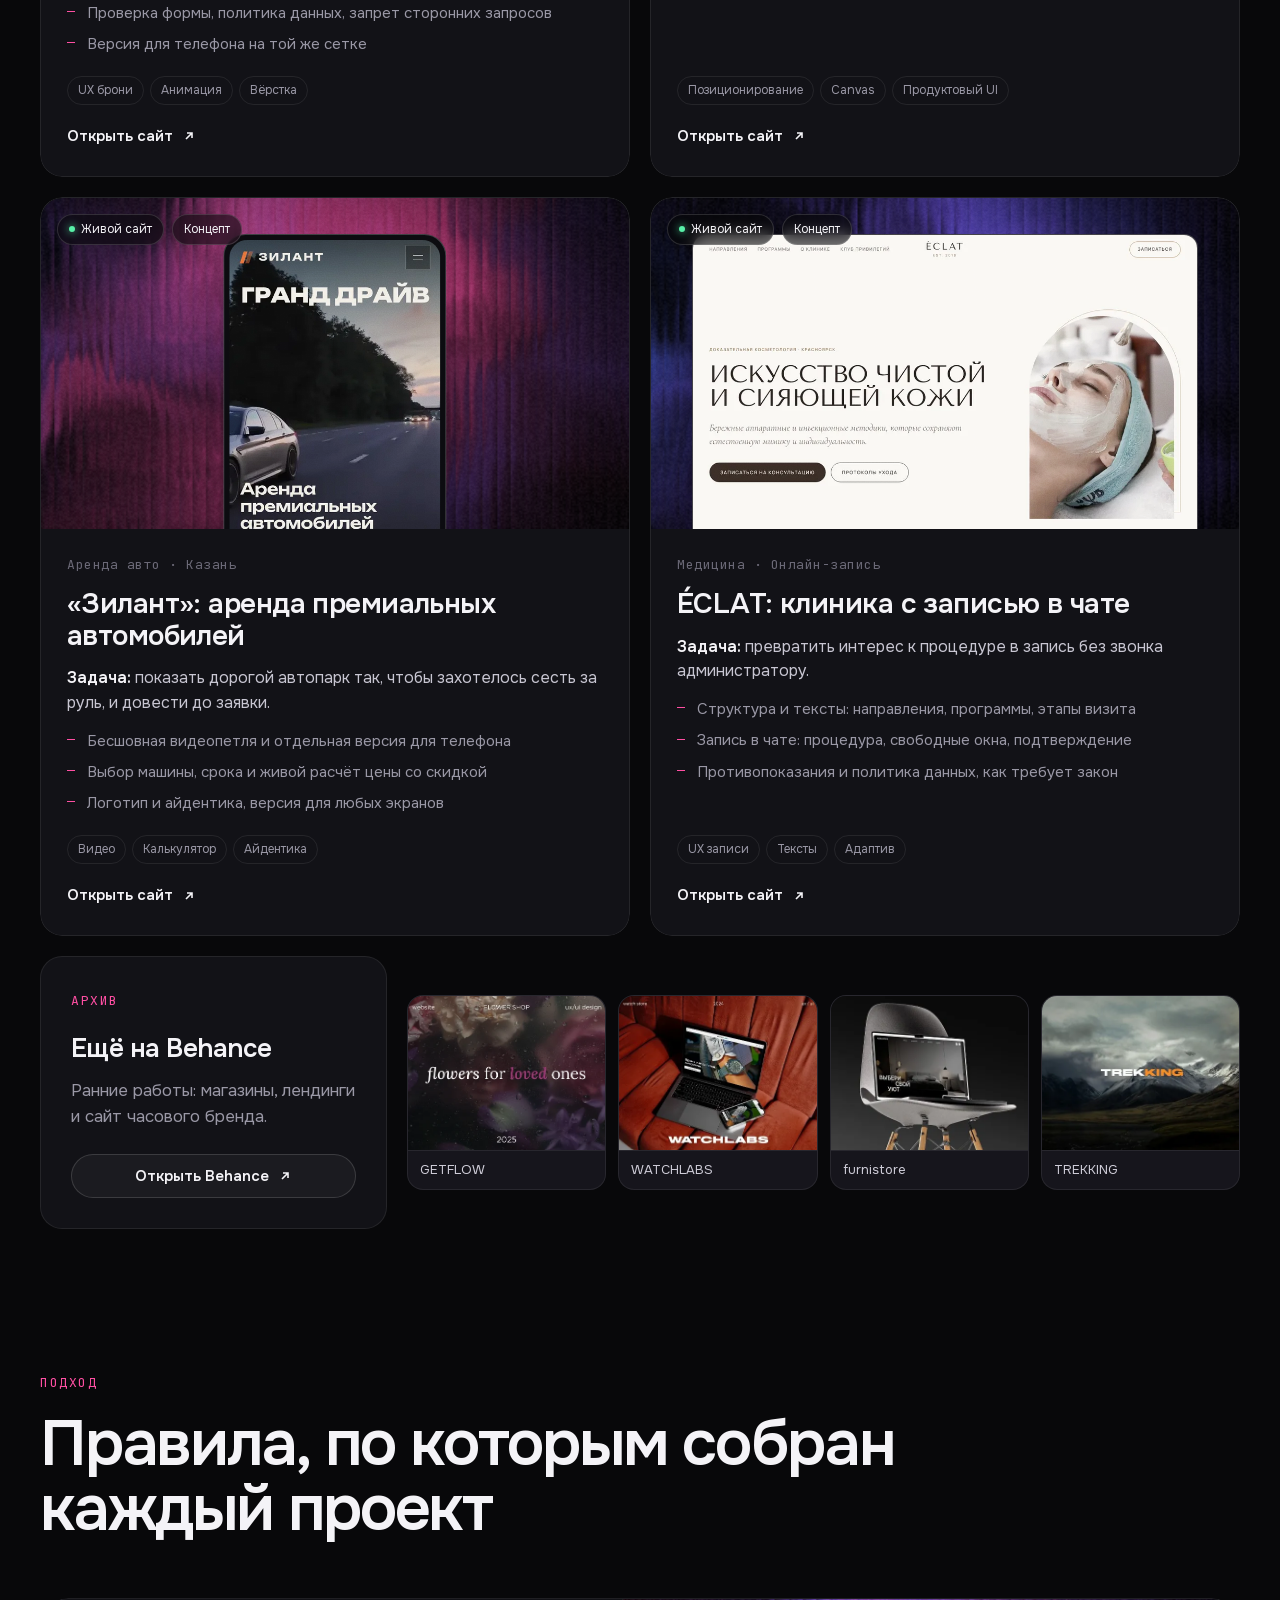
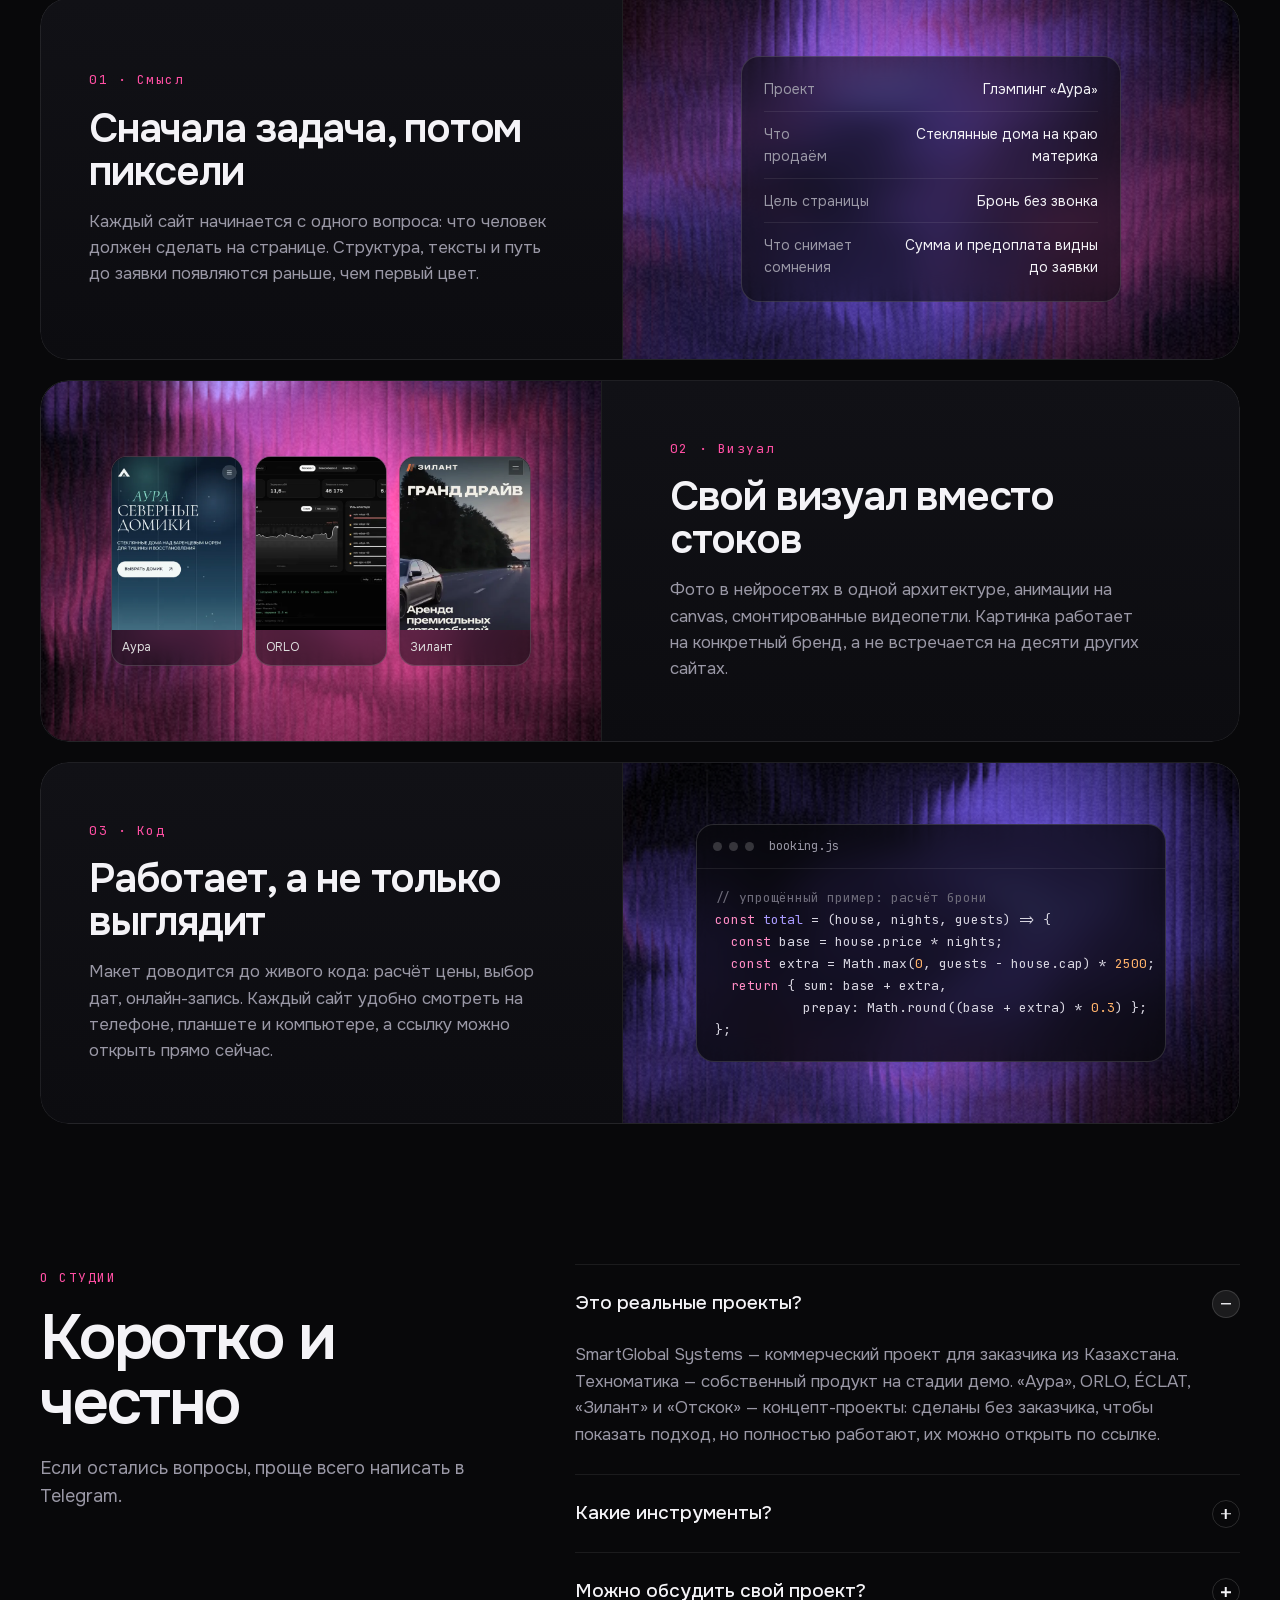
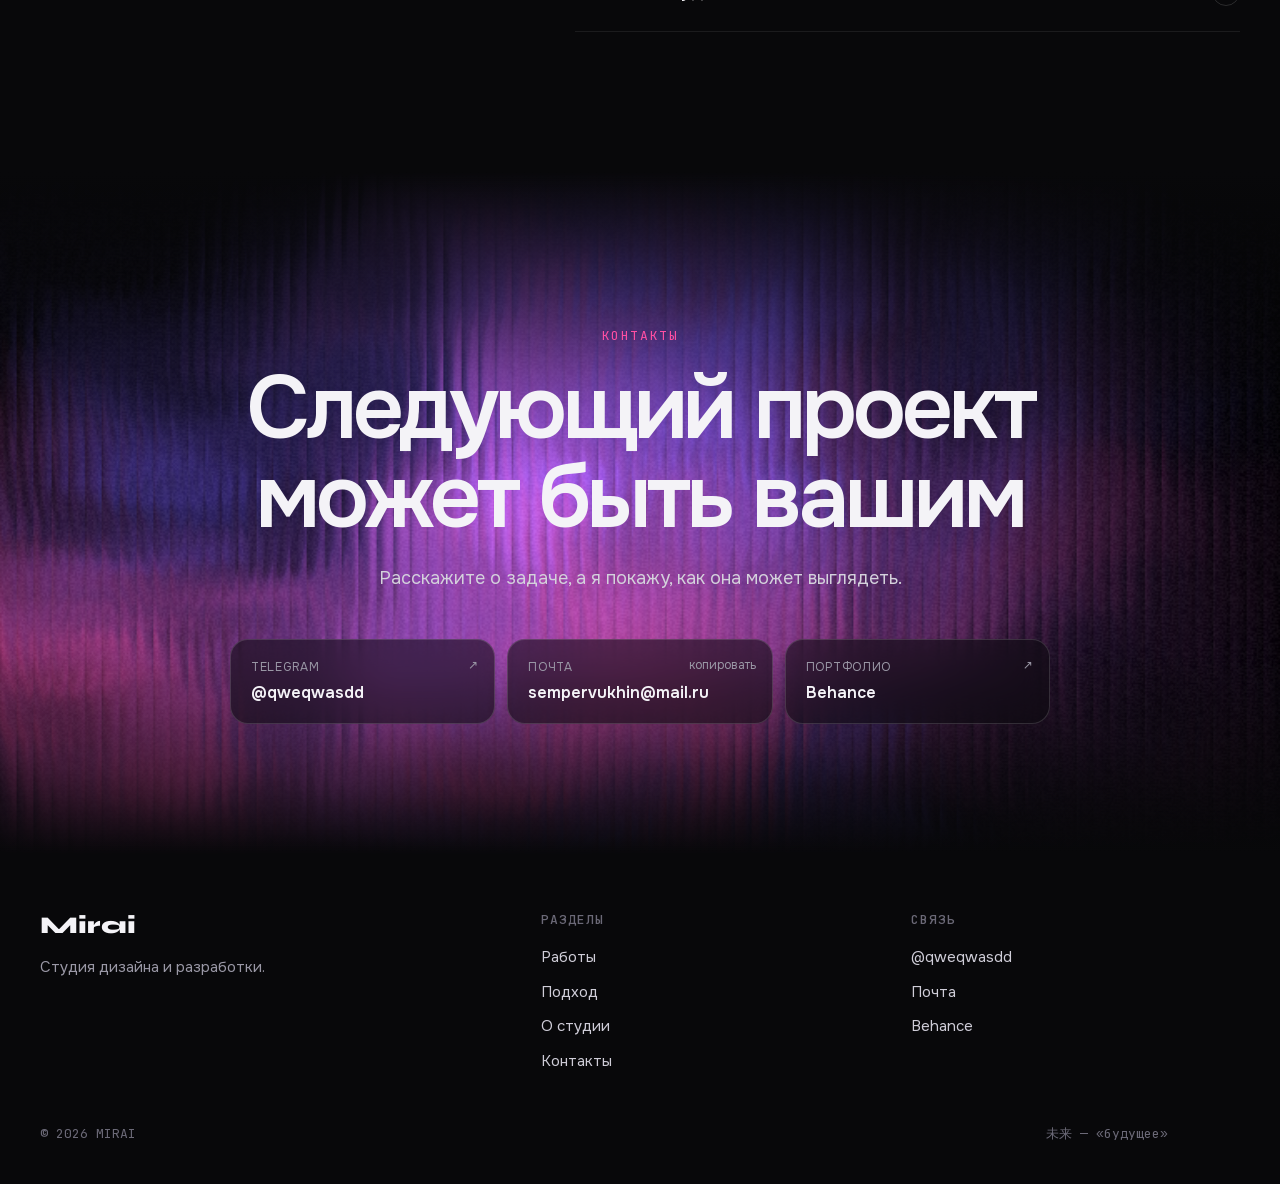
==== commit 82000c56: "Кейсы «Отскок» и «Техноматика», превью ссылок - works/otskok: концепт падел-клуба с бронью кортов по" ====
--- a/index.html
+++ b/index.html
@@ -10,6 +10,10 @@
 <meta property="og:description" content="Живые сайты, которые можно открыть и потрогать.">
 <meta property="og:type" content="website">
 <meta property="og:locale" content="ru_RU">
+<meta property="og:image" content="https://qweqwasdd.github.io/MIRAI/img/og.jpg">
+<meta property="og:image:width" content="1200">
+<meta property="og:image:height" content="630">
+<meta name="twitter:card" content="summary_large_image">
 <link rel="icon" href="data:image/svg+xml,%3Csvg xmlns='http://www.w3.org/2000/svg' viewBox='0 0 32 32'%3E%3Cdefs%3E%3ClinearGradient id='g' x1='0' y1='0' x2='1' y2='1'%3E%3Cstop offset='0' stop-color='%23ff4fa3'/%3E%3Cstop offset='1' stop-color='%237a5cff'/%3E%3C/linearGradient%3E%3C/defs%3E%3Crect width='32' height='32' rx='9' fill='%2308080a'/%3E%3Cpath d='M8 23 16 8l8 15z' fill='url(%23g)'/%3E%3C/svg%3E">
 <link rel="preload" href="fonts/onest.woff2" as="font" type="font/woff2" crossorigin>
 <style>@font-face{font-family:"Onest";src:url(fonts/onest.woff2) format("woff2"),url(fonts/onest.woff) format("woff");font-weight:400 700;font-display:swap}@font-face{font-family:"JetBrains Mono";src:url(fonts/jetbrainsmono.woff2) format("woff2"),url(fonts/jetbrainsmono.woff) format("woff");font-weight:400 500;font-display:swap}@font-face{font-family:"Syne";src:url(fonts/syne-800.woff2) format("woff2");font-weight:800;font-display:swap}</style>
@@ -390,6 +394,67 @@
           </div>
         </article>
 
+        <!-- SmartGlobal -->
+        <article id="w-smartglobal" class="work rv">
+          <div class="look">
+            <div class="tag-float"><span>Коммерческий проект</span><span>Казахстан</span></div>
+            <div class="shot"><img src="[data-uri]" alt="Сайт SmartGlobal Systems: первый экран" loading="lazy"></div>
+          </div>
+          <div class="work-body">
+            <div class="work-meta mono">Безопасность · Заказчик</div>
+            <h3>Сайт для SmartGlobal Systems</h3>
+            <p class="task"><b>Задача:</b> компания монтирует видеонаблюдение и системы доступа. Нужен сайт, которому доверяют с первого экрана.</p>
+            <ul class="did">
+              <li>Анализ ниши и конкурентов</li>
+              <li>Структура и прототип для компьютера и телефона</li>
+              <li>Дизайн передан заказчику</li>
+            </ul>
+            <div class="chips"><span>Исследование</span><span>Прототип</span><span>UI</span></div>
+            <a class="work-link" href="works/smartglobal/" target="_blank" rel="noopener">Смотреть кейс <svg viewBox="0 0 16 16" fill="none" stroke="currentColor" stroke-width="1.6"><path d="M5 11 11 5M6 5h5v5"/></svg></a>
+          </div>
+        </article>
+
+        <!-- Tehnomatika -->
+        <article id="w-tehnomatika" class="work rv">
+          <div class="look">
+            <div class="tag-float"><span>Свой продукт</span><span>Демо</span></div>
+            <div class="shot"><img src="img/tehnomatika.webp" alt="Техноматика: экран «Сегодня» с делами и сроками" loading="lazy"></div>
+          </div>
+          <div class="work-body">
+            <div class="work-meta mono">B2B · Строительство</div>
+            <h3>Техноматика: рабочее место ПТО</h3>
+            <p class="task"><b>Задача:</b> собрать в одном окне закупки, разбор документации, расчёт выгоды и акты, чтобы инженер проверял, а не набирал вручную.</p>
+            <ul class="did">
+              <li>Сценарий от ленты закупок до КС-2 и интерфейс всех экранов</li>
+              <li>Вердикт расчёта штампом, акты листом унифицированной формы</li>
+              <li>Один акцент и три цвета статусов, светлая и тёмная тема</li>
+            </ul>
+            <div class="chips"><span>Продуктовый дизайн</span><span>UI-система</span><span>Веб-приложение</span></div>
+            <a class="work-link" href="works/tehnomatika/" target="_blank" rel="noopener">Смотреть кейс <svg viewBox="0 0 16 16" fill="none" stroke="currentColor" stroke-width="1.6"><path d="M5 11 11 5M6 5h5v5"/></svg></a>
+          </div>
+        </article>
+
+        <!-- Otskok -->
+        <article id="w-otskok" class="work rv">
+          <div class="look">
+            <div class="tag-float"><span class="live">Живой сайт</span><span>Концепт</span></div>
+            <div class="shot"><img src="img/otskok.webp" alt="Сайт падел-клуба «Отскок»: первый экран с кортом" loading="lazy"></div>
+          </div>
+          <div class="work-body">
+            <div class="work-meta mono">Спорт · Бронь кортов</div>
+            <h3>«Отскок»: падел-клуб с бронью по часам</h3>
+            <p class="task"><b>Задача:</b> показать игроку свободные корты и цену сразу и довести до брони без звонка.</p>
+            <ul class="did">
+              <li>Таблица «корты и время»: до трёх часов подряд, цена по времени суток</li>
+              <li>Живой розыгрыш на canvas, схема зала и шкала цен вместо фото</li>
+              <li>Проверка формы, политика данных, запрет сторонних запросов</li>
+              <li>Версия для телефона на той же сетке</li>
+            </ul>
+            <div class="chips"><span>UX брони</span><span>Анимация</span><span>Вёрстка</span></div>
+            <a class="work-link" href="works/otskok/" target="_blank" rel="noopener">Открыть сайт <svg viewBox="0 0 16 16" fill="none" stroke="currentColor" stroke-width="1.6"><path d="M5 11 11 5M6 5h5v5"/></svg></a>
+          </div>
+        </article>
+
         <!-- ORLO -->
         <article id="w-orlo" class="work rv">
           <div class="look">
@@ -450,25 +515,6 @@
           </div>
         </article>
 
-        <!-- SmartGlobal -->
-        <article id="w-smartglobal" class="work rv">
-          <div class="look">
-            <div class="tag-float"><span>Коммерческий проект</span><span>Казахстан</span></div>
-            <div class="shot"><img src="[data-uri]" alt="Сайт SmartGlobal Systems: первый экран" loading="lazy"></div>
-          </div>
-          <div class="work-body">
-            <div class="work-meta mono">Безопасность · Заказчик</div>
-            <h3>Сайт для SmartGlobal Systems</h3>
-            <p class="task"><b>Задача:</b> компания монтирует видеонаблюдение и системы доступа. Нужен сайт, которому доверяют с первого экрана.</p>
-            <ul class="did">
-              <li>Анализ ниши и конкурентов</li>
-              <li>Структура и прототип для компьютера и телефона</li>
-              <li>Дизайн передан заказчику</li>
-            </ul>
-            <div class="chips"><span>Исследование</span><span>Прототип</span><span>UI</span></div>
-            <a class="work-link" href="works/smartglobal/" target="_blank" rel="noopener">Смотреть кейс <svg viewBox="0 0 16 16" fill="none" stroke="currentColor" stroke-width="1.6"><path d="M5 11 11 5M6 5h5v5"/></svg></a>
-          </div>
-        </article>
       </div>
 
       <div class="more rv" id="behance">
@@ -567,7 +613,7 @@
       <div class="qa rv">
         <details open>
           <summary>Это реальные проекты? <i aria-hidden="true"></i></summary>
-          <p>SmartGlobal Systems — коммерческий проект для заказчика из Казахстана. «Аура», ORLO, ÉCLAT и «Зилант» — концепт-проекты: сделаны без заказчика, чтобы показать подход, но полностью работают, их можно открыть по ссылке.</p>
+          <p>SmartGlobal Systems — коммерческий проект для заказчика из Казахстана. Техноматика — собственный продукт на стадии демо. «Аура», ORLO, ÉCLAT, «Зилант» и «Отскок» — концепт-проекты: сделаны без заказчика, чтобы показать подход, но полностью работают, их можно открыть по ссылке.</p>
         </details>
         <details>
           <summary>Какие инструменты? <i aria-hidden="true"></i></summary>
